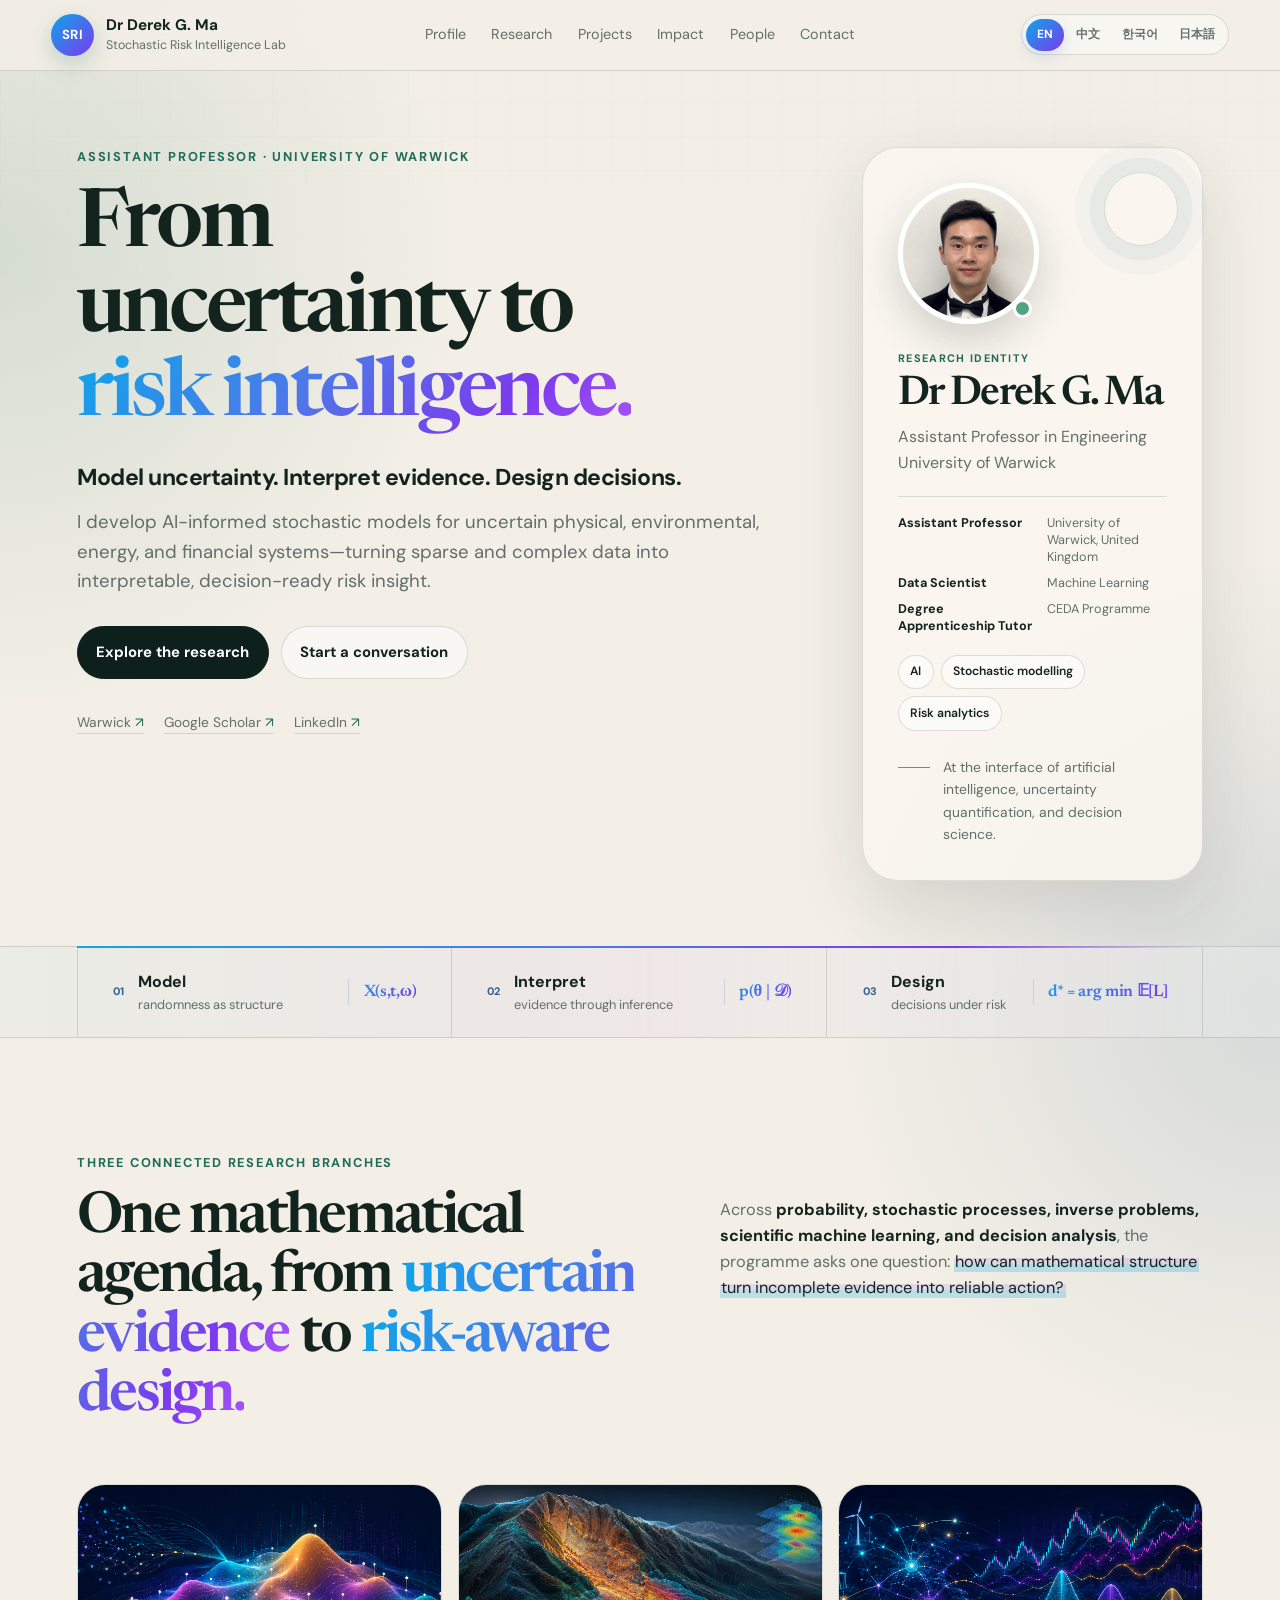
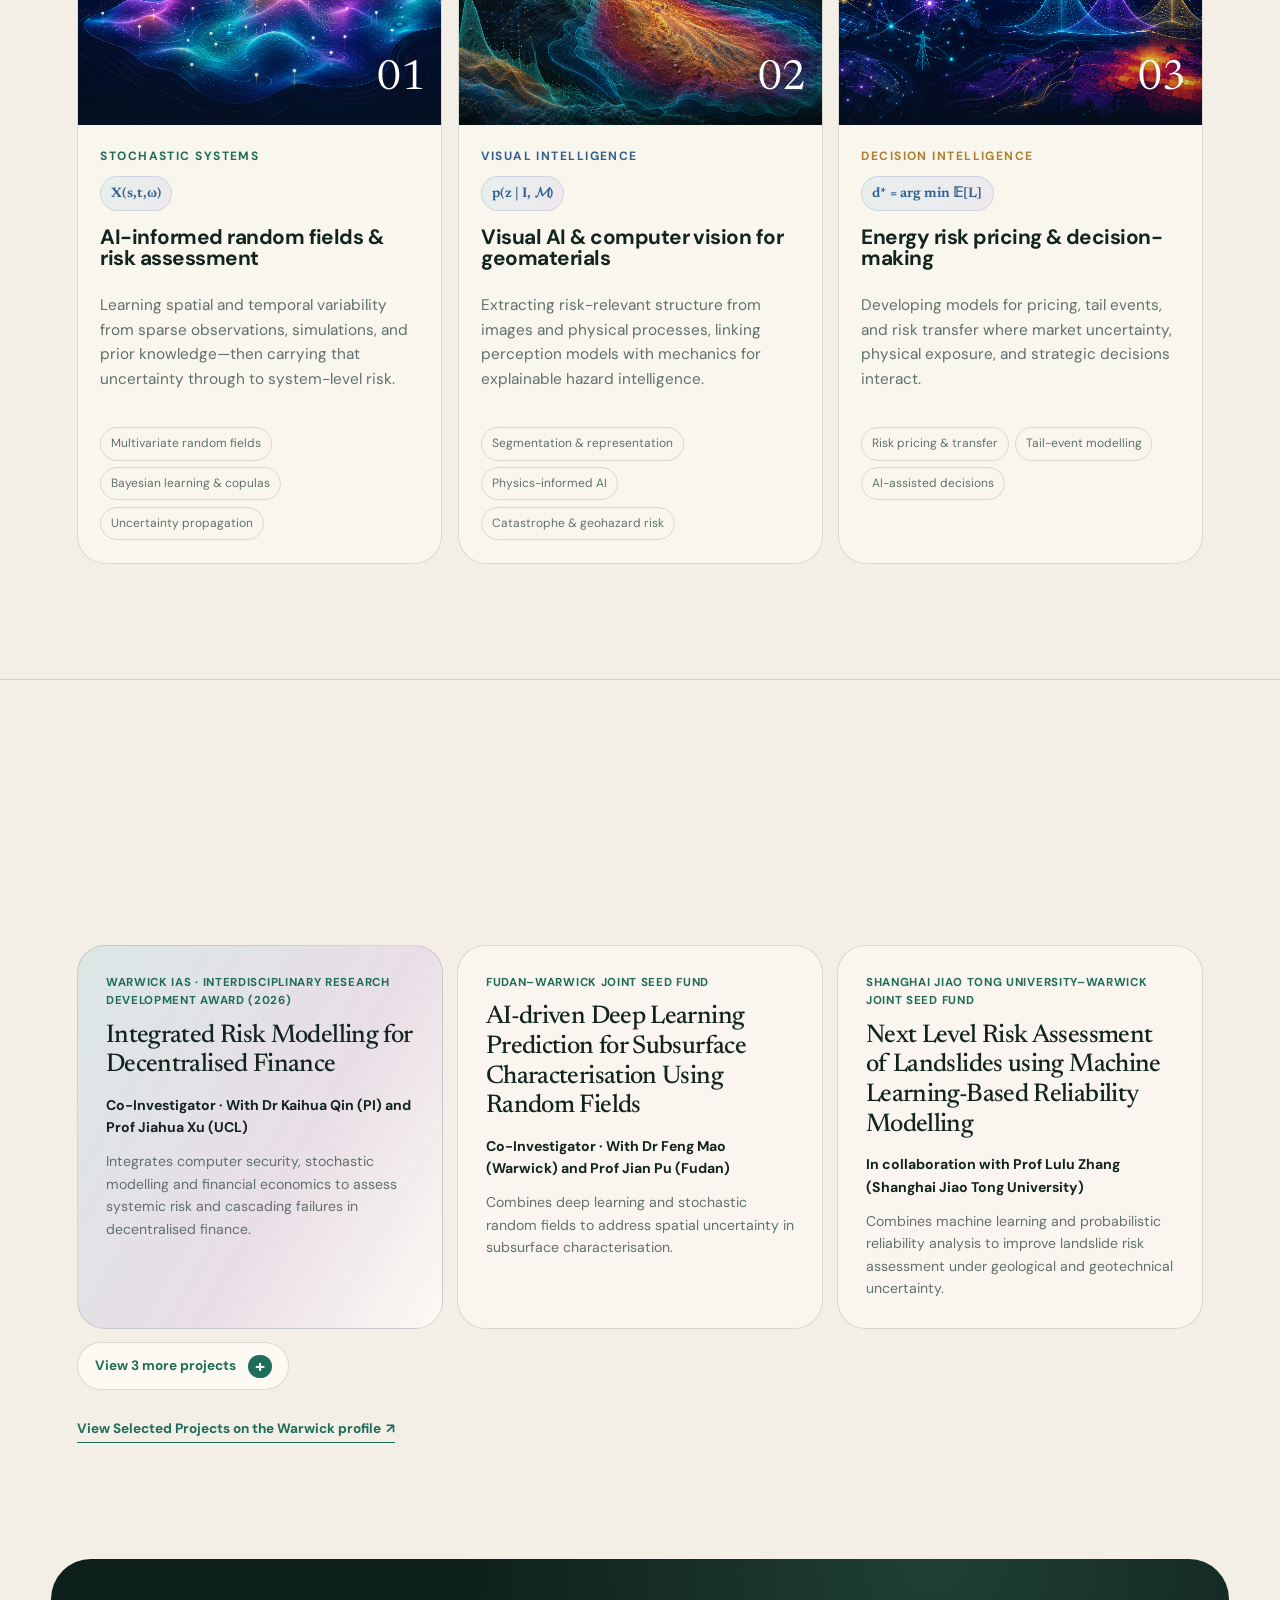
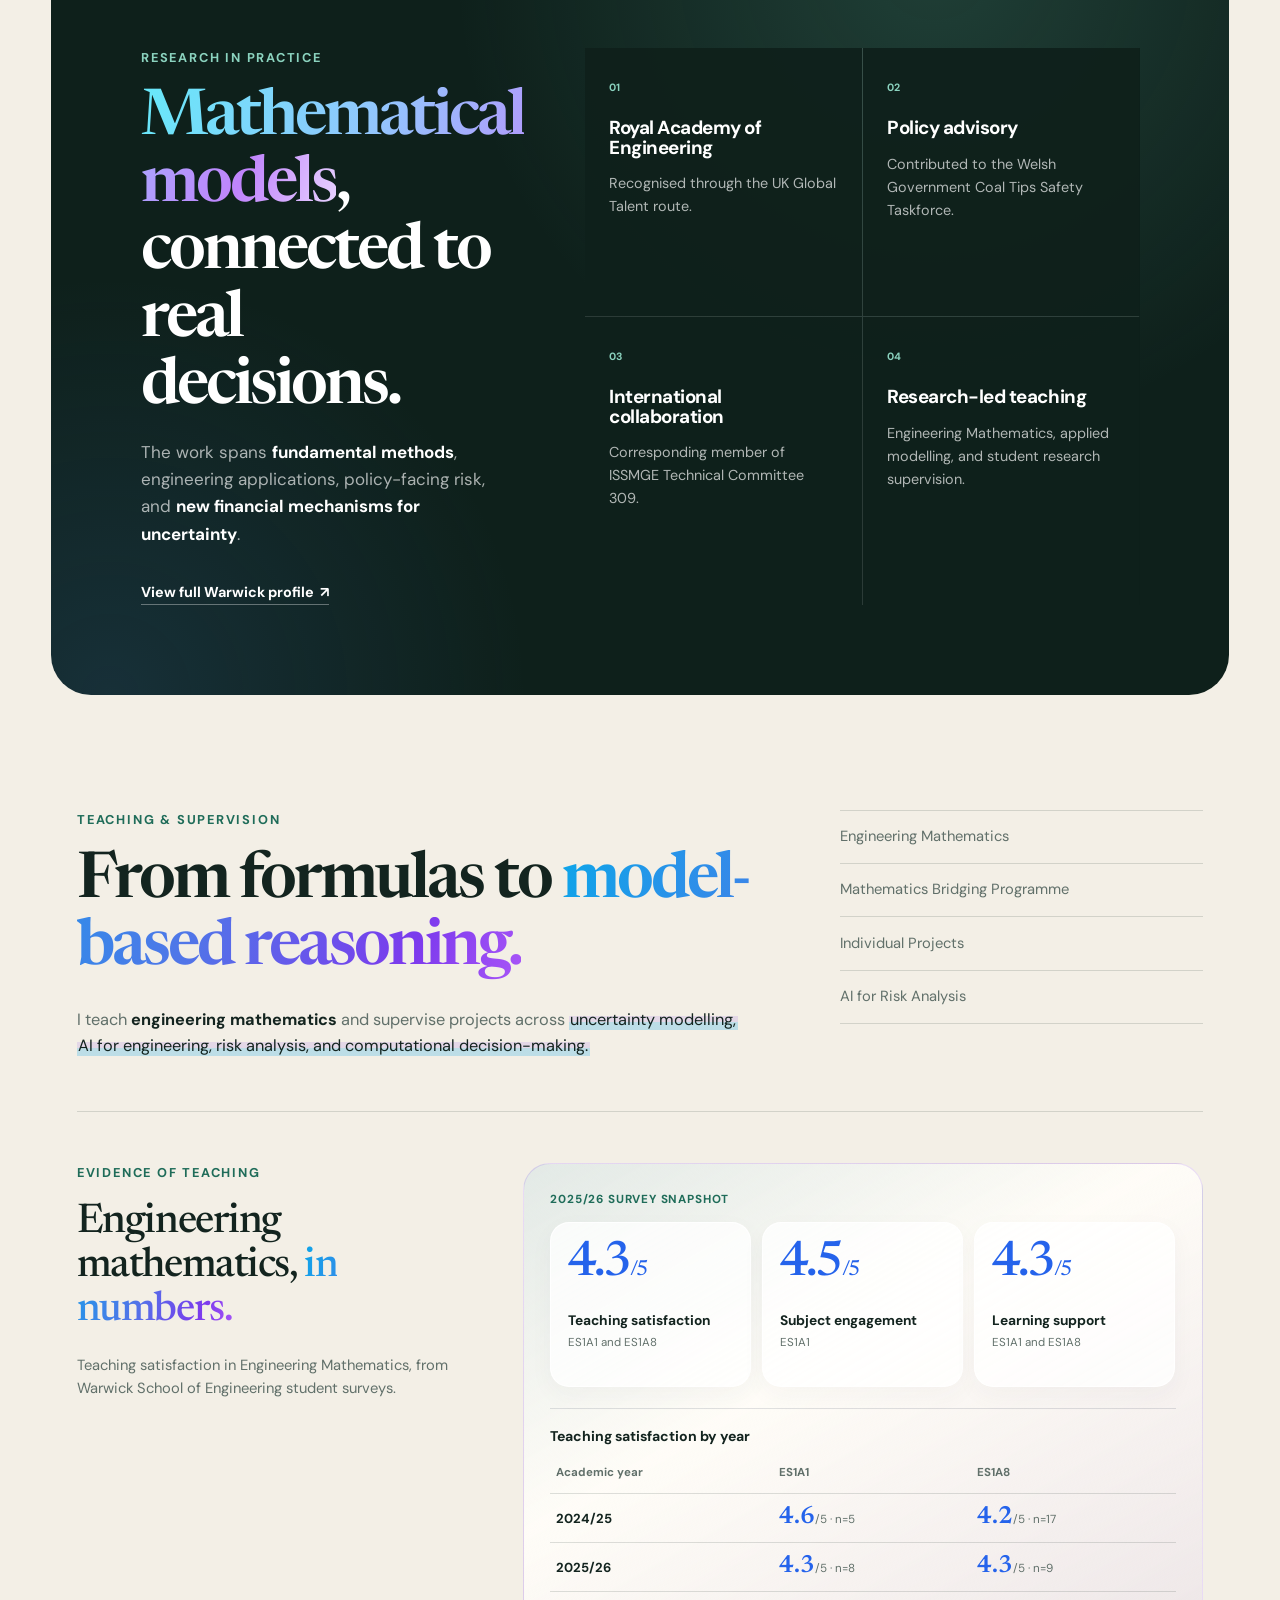
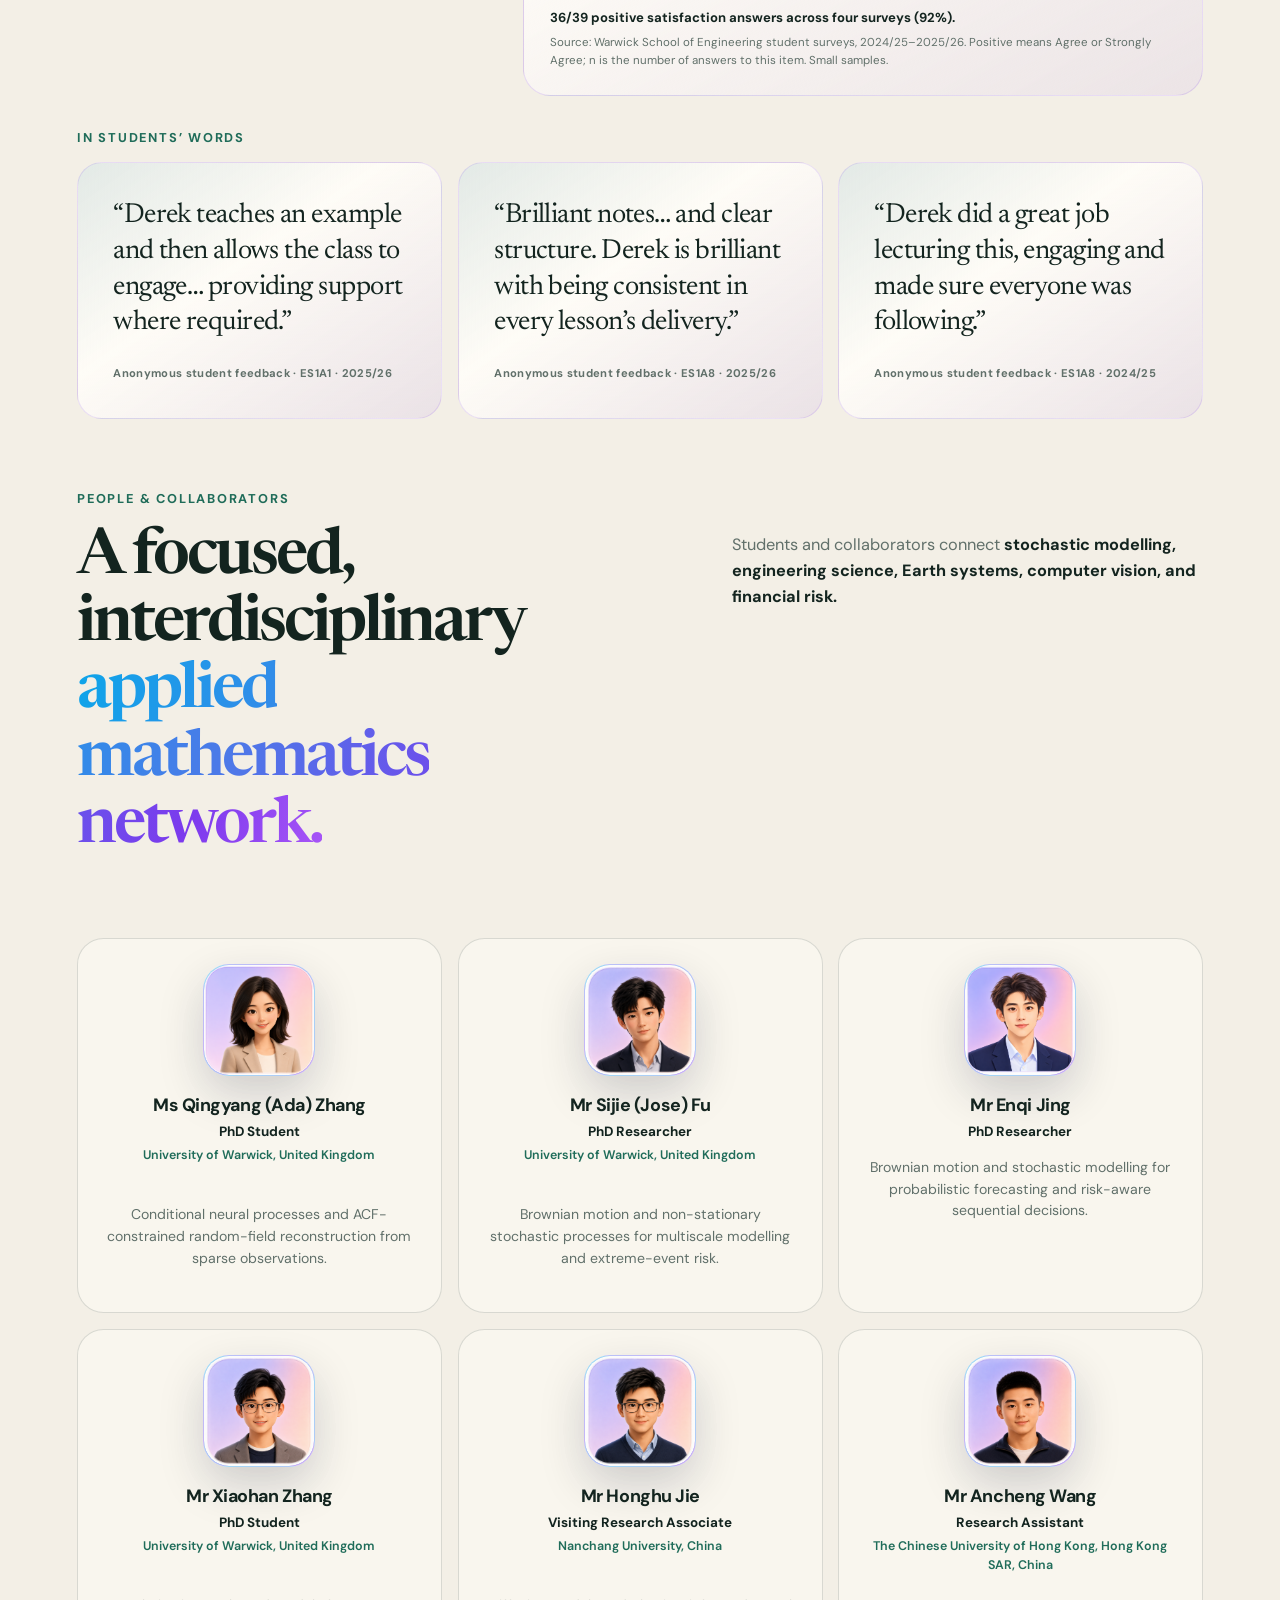
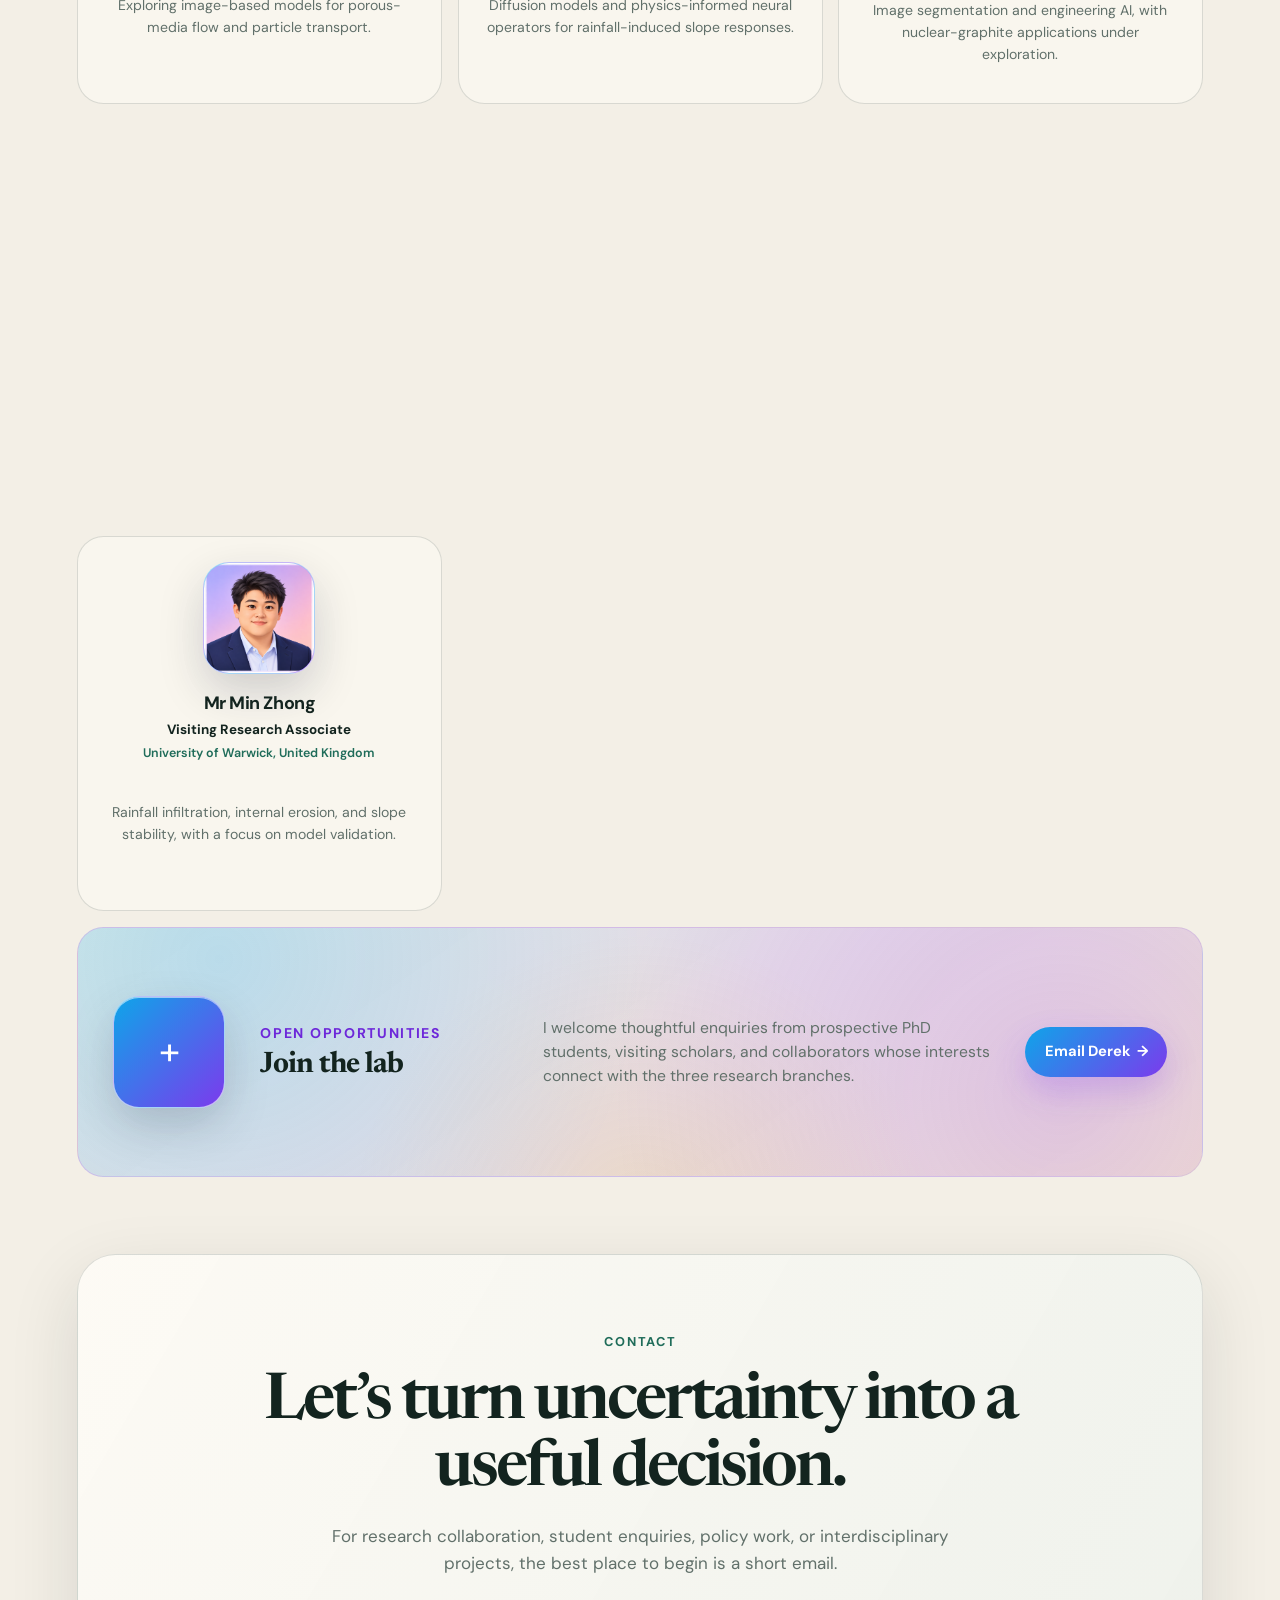
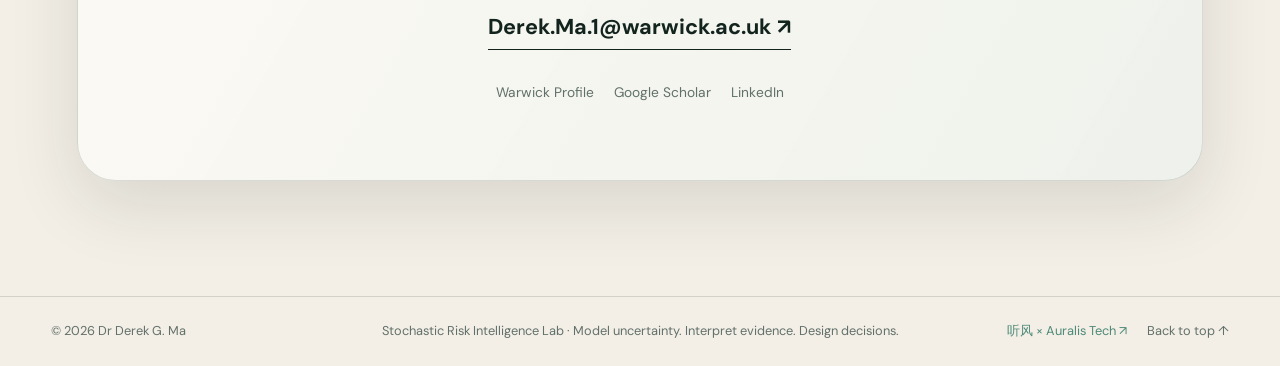
==== index.html @ 4249a89b "Version site assets to refresh responsive styles" ====
<!doctype html>
<html lang="en">
<head>
  <meta charset="utf-8">
  <meta name="viewport" content="width=device-width, initial-scale=1">
  <title>Dr Derek G. Ma | Stochastic Risk Intelligence Lab</title>
  <meta name="description" content="Dr Derek G. Ma develops AI-informed stochastic models for uncertain engineering, environmental, energy, and financial systems at the University of Warwick.">
  <meta name="theme-color" content="#f3efe6">
  <meta name="apple-mobile-web-app-title" content="SRI Lab">
  <link rel="icon" type="image/png" sizes="64x64" href="assets/sri-favicon.png">
  <link rel="apple-touch-icon" sizes="180x180" href="assets/apple-touch-icon.png">
  <link rel="image_src" href="https://derekma666.github.io/assets/sri-share-logo-v2.jpg">
  <meta property="og:type" content="website">
  <meta property="og:title" content="Dr Derek G. Ma | Stochastic Risk Intelligence Lab">
  <meta property="og:description" content="AI-informed modelling for uncertainty, hazards, energy, and financial decision-making.">
  <meta property="og:url" content="https://derekma666.github.io/">
  <meta property="og:image" content="https://derekma666.github.io/assets/sri-share-logo-v2.jpg">
  <meta property="og:image:secure_url" content="https://derekma666.github.io/assets/sri-share-logo-v2.jpg">
  <meta property="og:image:type" content="image/jpeg">
  <meta property="og:image:width" content="512">
  <meta property="og:image:height" content="512">
  <meta property="og:image:alt" content="SRI Lab purple circular logo">
  <meta name="twitter:card" content="summary_large_image">
  <meta name="twitter:title" content="Dr Derek G. Ma | Stochastic Risk Intelligence Lab">
  <meta name="twitter:description" content="AI-informed modelling for uncertainty, hazards, energy, and financial decision-making.">
  <meta name="twitter:image" content="https://derekma666.github.io/assets/sri-social-preview.png">
  <link rel="preconnect" href="https://fonts.googleapis.com">
  <link rel="preconnect" href="https://fonts.gstatic.com" crossorigin>
  <link href="https://fonts.googleapis.com/css2?family=DM+Sans:wght@400;500;600;700&amp;family=Newsreader:opsz,wght@6..72,500;6..72,600&amp;display=swap" rel="stylesheet">
  <link rel="stylesheet" href="styles.css?v=20261025-2">
</head>
<body>
  <a class="skip-link" href="#main" data-i18n="skipLink">Skip to content</a>

  <header class="site-header">
    <a class="brand" href="#top" aria-label="Dr Derek G. Ma — home">
      <span class="brand-mark" aria-hidden="true">SRI</span>
      <span class="brand-copy">
        <strong>Dr Derek G. Ma</strong>
        <small data-i18n="brandLab">Stochastic Risk Intelligence Lab</small>
      </span>
    </a>
    <nav class="nav" aria-label="Main navigation">
      <a href="#profile" data-i18n="navProfile">Profile</a>
      <a href="#research" data-i18n="navResearch">Research</a>
      <a href="#projects" data-i18n="navProjects">Projects</a>
      <a href="#impact" data-i18n="navImpact">Impact</a>
      <a href="#people" data-i18n="navPeople">People</a>
      <a href="#contact" data-i18n="navContact">Contact</a>
    </nav>
    <div class="language-switcher" id="languageSwitcher" role="group" aria-label="Language">
      <button type="button" data-lang="en" aria-pressed="true">EN</button>
      <button type="button" data-lang="zh" aria-pressed="false">中文</button>
      <button type="button" data-lang="ko" aria-pressed="false">한국어</button>
      <button type="button" data-lang="ja" aria-pressed="false">日本語</button>
    </div>
  </header>

  <main id="main">
    <section class="hero section-pad" id="top">
      <div class="hero-copy">
        <p class="eyebrow" data-i18n="heroEyebrow">Assistant Professor · University of Warwick</p>
        <h1>
          <span data-i18n="heroLine1">From</span><br>
          <span data-i18n="heroLine2">uncertainty to</span><br>
          <span class="gradient-text" data-i18n="heroLine3">risk intelligence.</span>
        </h1>
        <p class="hero-tagline" data-i18n="heroTagline">Model uncertainty. Interpret evidence. Design decisions.</p>
        <p class="hero-lede" data-i18n="heroLede">I develop AI-informed stochastic models for uncertain physical, environmental, energy, and financial systems—turning sparse and complex data into interpretable, decision-ready risk insight.</p>
        <div class="hero-actions">
          <a class="button primary" href="#research" data-i18n="exploreResearch">Explore the research</a>
          <a class="button secondary" href="#contact" data-i18n="startConversation">Start a conversation</a>
        </div>
        <div class="profile-links" aria-label="Academic and professional profiles">
          <a href="https://warwick.ac.uk/fac/sci/eng/people/derek_guotao_ma/" target="_blank" rel="noopener">Warwick <span>↗</span></a>
          <a href="https://scholar.google.com/citations?hl=en&amp;user=EMWStOgAAAAJ" target="_blank" rel="noopener">Google Scholar <span>↗</span></a>
          <a href="https://uk.linkedin.com/in/guotao-ma" target="_blank" rel="noopener">LinkedIn <span>↗</span></a>
        </div>
      </div>

      <aside class="profile-card" id="profile" aria-label="Profile summary">
        <div class="portrait-wrap">
          <img src="assets/derek-profile.jpeg" alt="Portrait of Dr Derek G. Ma">
          <span class="availability" aria-hidden="true"></span>
        </div>
        <p class="profile-kicker" data-i18n="profileKicker">Research identity</p>
        <h2 data-i18n="profileName">Dr Derek G. Ma</h2>
        <p class="profile-role" data-i18n="profileRole">Assistant Professor in Engineering<br>University of Warwick</p>
        <div class="credential-list" aria-label="Academic appointments">
          <p><strong data-i18n="credential1Title">Assistant Professor</strong><span data-i18n="credential1Affiliation">University of Warwick, United Kingdom</span></p>
          <p><strong data-i18n="credential3Title">Data Scientist</strong><span data-i18n="credential3Affiliation">Machine Learning</span></p>
          <p><strong data-i18n="credential4Title">Degree Apprenticeship Tutor</strong><span data-i18n="credential4Affiliation">CEDA Programme</span></p>
        </div>
        <div class="profile-tags" aria-label="Research specialisms">
          <span>AI</span><span data-i18n="tagStochastic">Stochastic modelling</span><span data-i18n="tagRisk">Risk analytics</span>
        </div>
        <div class="profile-note">
          <span class="note-rule" aria-hidden="true"></span>
          <p data-i18n="profileNote">At the interface of artificial intelligence, uncertainty quantification, and decision science.</p>
        </div>
      </aside>
    </section>

    <section class="signature-band" aria-label="Research philosophy">
      <p><span>01</span><strong data-i18n="signature1Title">Model</strong><small data-i18n="signature1Text">randomness as structure</small><em aria-hidden="true">X(s,t,ω)</em></p>
      <p><span>02</span><strong data-i18n="signature2Title">Interpret</strong><small data-i18n="signature2Text">evidence through inference</small><em aria-hidden="true">p(θ | 𝒟)</em></p>
      <p><span>03</span><strong data-i18n="signature3Title">Design</strong><small data-i18n="signature3Text">decisions under risk</small><em aria-hidden="true">d* = arg min 𝔼[L]</em></p>
    </section>

    <section id="research" class="section-pad research-section">
      <div class="section-intro">
        <p class="eyebrow" data-i18n="researchEyebrow">Three connected research branches</p>
        <h2 data-i18n="researchTitle">One mathematical agenda, from <span class="gradient-emphasis">uncertain evidence</span> to <span class="gradient-emphasis">risk-aware design.</span></h2>
        <p data-i18n="researchIntro">Across <strong class="copy-emphasis">probability, stochastic processes, inverse problems, scientific machine learning, and decision analysis</strong>, the programme asks one question: <span class="marker-highlight">how can mathematical structure turn incomplete evidence into reliable action?</span></p>
      </div>

      <div class="research-grid">
        <article class="research-card branch-one">
          <div class="research-visual">
            <img src="assets/random-field-ai.png" alt="AI-informed spatial random field visualisation">
            <span>01</span>
          </div>
          <div class="research-content">
            <p class="branch-label" data-i18n="branch1Label">Stochastic systems</p>
            <p class="math-notation" aria-hidden="true">X(s,t,ω)</p>
            <h3 data-i18n="branch1Title">AI-informed random fields &amp; risk assessment</h3>
            <p data-i18n="branch1Text">Learning spatial and temporal variability from sparse observations, simulations, and prior knowledge—then carrying that uncertainty through to system-level risk.</p>
            <ul>
              <li data-i18n="branch1Item1">Multivariate random fields</li>
              <li data-i18n="branch1Item2">Bayesian learning &amp; copulas</li>
              <li data-i18n="branch1Item3">Uncertainty propagation</li>
            </ul>
          </div>
        </article>

        <article class="research-card branch-two">
          <div class="research-visual">
            <img src="assets/catastrophe.png" alt="Visual AI and hazard intelligence visualisation">
            <span>02</span>
          </div>
          <div class="research-content">
            <p class="branch-label" data-i18n="branch2Label">Visual intelligence</p>
            <p class="math-notation" aria-hidden="true">p(z | I, 𝓜)</p>
            <h3 data-i18n="branch2Title">Visual AI &amp; computer vision for geomaterials</h3>
            <p data-i18n="branch2Text">Extracting risk-relevant structure from images and physical processes, linking perception models with mechanics for explainable hazard intelligence.</p>
            <ul>
              <li data-i18n="branch2Item1">Segmentation &amp; representation</li>
              <li data-i18n="branch2Item2">Physics-informed AI</li>
              <li data-i18n="branch2Item3">Catastrophe &amp; geohazard risk</li>
            </ul>
          </div>
        </article>

        <article class="research-card branch-three">
          <div class="research-visual">
            <img src="assets/energy-finance-risk.png" alt="Energy and financial risk visualisation">
            <span>03</span>
          </div>
          <div class="research-content">
            <p class="branch-label" data-i18n="branch3Label">Decision intelligence</p>
            <p class="math-notation" aria-hidden="true">d* = arg min 𝔼[L]</p>
            <h3 data-i18n="branch3Title">Energy risk pricing &amp; decision-making</h3>
            <p data-i18n="branch3Text">Developing models for pricing, tail events, and risk transfer where market uncertainty, physical exposure, and strategic decisions interact.</p>
            <ul>
              <li data-i18n="branch3Item1">Risk pricing &amp; transfer</li>
              <li data-i18n="branch3Item2">Tail-event modelling</li>
              <li data-i18n="branch3Item3">AI-assisted decisions</li>
            </ul>
          </div>
        </article>
      </div>

    </section>

    <section id="projects" class="section-pad projects-section" aria-labelledby="projects-title">
      <div class="section-intro compact">
        <p class="eyebrow" data-i18n="projectsEyebrow">Selected projects</p>
        <h2 id="projects-title" data-i18n="projectsTitle">Research across <span class="gradient-emphasis">disciplines and decisions.</span></h2>
        <p data-i18n="projectsIntro">A selection of research projects and contributions listed on my University of Warwick profile.</p>
      </div>
      <div class="projects-grid">
        <article id="ias-defi-project" class="project-card" aria-labelledby="ias-defi-title">
          <p class="project-fund" data-i18n="project1Fund">Warwick IAS · Interdisciplinary Research Development Award (2026)</p>
          <h3 id="ias-defi-title" lang="en">Integrated Risk Modelling for Decentralised Finance</h3>
          <p class="project-role" data-i18n="project1Role">Co-Investigator · With Dr Kaihua Qin (PI) and Prof Jiahua Xu (UCL)</p>
          <p data-i18n="project1Text">Integrates computer security, stochastic modelling and financial economics to assess systemic risk and cascading failures in decentralised finance.</p>
        </article>
        <article class="project-card">
          <p class="project-fund" data-i18n="project2Fund">Fudan–Warwick Joint Seed Fund</p>
          <h3 lang="en">AI-driven Deep Learning Prediction for Subsurface Characterisation Using Random Fields</h3>
          <p class="project-role" data-i18n="project2Role">Co-Investigator · With Dr Feng Mao (Warwick) and Prof Jian Pu (Fudan)</p>
          <p data-i18n="project2Text">Combines deep learning and stochastic random fields to address spatial uncertainty in subsurface characterisation.</p>
        </article>
        <article class="project-card">
          <p class="project-fund" data-i18n="project3Fund">Shanghai Jiao Tong University–Warwick Joint Seed Fund</p>
          <h3 lang="en">Next Level Risk Assessment of Landslides using Machine Learning-Based Reliability Modelling</h3>
          <p class="project-role" data-i18n="project3Role">In collaboration with Prof Lulu Zhang (Shanghai Jiao Tong University)</p>
          <p data-i18n="project3Text">Combines machine learning and probabilistic reliability analysis to improve landslide risk assessment under geological and geotechnical uncertainty.</p>
        </article>
      </div>
      <details class="projects-more">
        <summary><span class="when-closed" data-i18n="projectsMoreClosed">View 3 more projects</span><span class="when-open" data-i18n="projectsMoreOpen">Show fewer projects</span><span class="projects-toggle-icon" aria-hidden="true">+</span></summary>
        <div class="projects-grid">
          <article class="project-card">
            <p class="project-fund" data-i18n="project4Fund">European Commission Horizon 2020 · MSCA-RISE (2020–2026)</p>
            <h3 lang="en">RECYCLE — Removal and Mitigation of Pollution from the Use of Pesticides: Prevention, Recycling and Resource Management</h3>
            <p class="project-role" data-i18n="project4Role">Participating Researcher</p>
            <p data-i18n="project4Text">Contributed stochastic modelling, spatial heterogeneity and uncertainty quantification to interdisciplinary environmental and subsurface research.</p>
          </article>
          <article class="project-card">
            <p class="project-fund" data-i18n="project5Fund">Warwick IAS · Early Career Fellowship (2021–2022)</p>
            <h3 lang="en">Early Career Fellow in Interdisciplinary Research</h3>
            <p class="project-role" data-i18n="project5Role">Fellowship Holder</p>
            <p data-i18n="project5Text">Supported independent research development in computational geomechanics, stochastic modelling and uncertainty quantification for geohazard risk.</p>
          </article>
          <article class="project-card">
            <p class="project-fund" data-i18n="project6Fund">Welsh Government · Coal Tip Safety Taskforce (2022)</p>
            <h3 lang="en">Coal Tip Landslip Modelling and Risk Assessment</h3>
            <p class="project-role" data-i18n="project6Role">Researcher and Policy Advisor</p>
            <p data-i18n="project6Text">Applied computational geomechanics and landslide risk modelling to support coal tip safety assessment and policy in Wales.</p>
          </article>
        </div>
      </details>
      <a class="projects-source" href="https://warwick.ac.uk/fac/sci/eng/people/derek_guotao_ma/" target="_blank" rel="noopener"><span data-i18n="projectsSource">View Selected Projects on the Warwick profile</span> ↗</a>
    </section>

    <section id="impact" class="impact-panel">
      <div class="impact-copy">
        <p class="eyebrow light" data-i18n="impactEyebrow">Research in practice</p>
        <h2 data-i18n="impactTitle"><span class="gradient-emphasis on-dark">Mathematical models</span>, connected to real decisions.</h2>
        <p data-i18n="impactText">The work spans <strong class="light-emphasis">fundamental methods</strong>, engineering applications, policy-facing risk, and <strong class="light-emphasis">new financial mechanisms for uncertainty</strong>.</p>
        <a class="text-link" href="https://warwick.ac.uk/fac/sci/eng/people/derek_guotao_ma/" target="_blank" rel="noopener"><span data-i18n="viewFullProfile">View full Warwick profile</span> ↗</a>
      </div>
      <div class="impact-grid">
        <article><span>01</span><h3 data-i18n="impact1Title">Royal Academy of Engineering</h3><p data-i18n="impact1Text">Recognised through the UK Global Talent route.</p></article>
        <article><span>02</span><h3 data-i18n="impact2Title">Policy advisory</h3><p data-i18n="impact2Text">Contributed to the Welsh Government Coal Tips Safety Taskforce.</p></article>
        <article><span>03</span><h3 data-i18n="impact3Title">International collaboration</h3><p data-i18n="impact3Text">Corresponding member of ISSMGE Technical Committee 309.</p></article>
        <article><span>04</span><h3 data-i18n="impact4Title">Research-led teaching</h3><p data-i18n="impact4Text">Engineering Mathematics, applied modelling, and student research supervision.</p></article>
      </div>
    </section>

    <section id="teaching" class="section-pad teaching-section">
      <div class="section-intro compact">
        <p class="eyebrow" data-i18n="teachingEyebrow">Teaching &amp; supervision</p>
        <h2 data-i18n="teachingTitle">From formulas to <span class="gradient-emphasis">model-based reasoning.</span></h2>
        <p data-i18n="teachingText">I teach <strong class="copy-emphasis">engineering mathematics</strong> and supervise projects across <span class="marker-highlight">uncertainty modelling, AI for engineering, risk analysis, and computational decision-making.</span></p>
      </div>
      <div class="teaching-list" aria-label="Teaching areas">
        <span data-i18n="teachingArea1">Engineering Mathematics</span><span data-i18n="teachingArea2">Mathematics Bridging Programme</span><span data-i18n="teachingArea3">Individual Projects</span><span data-i18n="teachingArea4">AI for Risk Analysis</span>
      </div>

      <div class="teaching-evidence" aria-labelledby="teaching-evidence-title">
        <div class="evidence-heading">
          <p class="eyebrow" data-i18n="teachingEvidenceEyebrow">Evidence of teaching</p>
          <h3 id="teaching-evidence-title" data-i18n="teachingEvidenceTitle">Engineering mathematics, <span class="gradient-emphasis">in numbers.</span></h3>
          <p data-i18n="teachingEvidenceText">Teaching satisfaction in Engineering Mathematics, from Warwick School of Engineering student surveys.</p>
        </div>
        <div class="teaching-scores">
          <div class="evidence-metrics">
            <p class="evidence-period" data-i18n="teachingSnapshot">2025/26 survey snapshot</p>
            <article class="evidence-metric"><strong>4.3<span>/5</span></strong><h4 data-i18n="teachingMetric1Title">Teaching satisfaction</h4><p data-i18n="teachingMetric1Text">ES1A1 and ES1A8</p></article>
            <article class="evidence-metric"><strong>4.5<span>/5</span></strong><h4 data-i18n="teachingMetric2Title">Subject engagement</h4><p data-i18n="teachingMetric2Text">ES1A1</p></article>
            <article class="evidence-metric"><strong>4.3<span>/5</span></strong><h4 data-i18n="teachingMetric3Title">Learning support</h4><p data-i18n="teachingMetric3Text">ES1A1 and ES1A8</p></article>
          </div>
          <div class="survey-summary">
            <table class="survey-table">
              <caption data-i18n="teachingTableCaption">Teaching satisfaction by year</caption>
              <thead><tr><th scope="col" data-i18n="teachingYear">Academic year</th><th scope="col">ES1A1</th><th scope="col">ES1A8</th></tr></thead>
              <tbody>
                <tr><th scope="row">2024/25</th><td><strong>4.6</strong><span>/5 · n=5</span></td><td><strong>4.2</strong><span>/5 · n=17</span></td></tr>
                <tr><th scope="row">2025/26</th><td><strong>4.3</strong><span>/5 · n=8</span></td><td><strong>4.3</strong><span>/5 · n=9</span></td></tr>
              </tbody>
            </table>
            <p class="survey-positive" data-i18n="teachingPositive">36/39 positive satisfaction answers across four surveys (92%).</p>
            <p class="survey-source" data-i18n="teachingSurveySource">Source: Warwick School of Engineering student surveys, 2024/25–2025/26. Positive means Agree or Strongly Agree; n is the number of answers to this item. Small samples.</p>
          </div>
        </div>
        <div class="student-voices">
          <p class="eyebrow" data-i18n="teachingVoices">In students’ words</p>
          <div class="student-voices-grid">
            <figure class="student-quote"><blockquote data-i18n="teachingQuote1">“Derek teaches an example and then allows the class to engage… providing support where required.”</blockquote><figcaption data-i18n="teachingQuote1Source">Anonymous student feedback · ES1A1 · 2025/26</figcaption></figure>
            <figure class="student-quote"><blockquote data-i18n="teachingQuote2">“Brilliant notes… and clear structure. Derek is brilliant with being consistent in every lesson’s delivery.”</blockquote><figcaption data-i18n="teachingQuote2Source">Anonymous student feedback · ES1A8 · 2025/26</figcaption></figure>
            <figure class="student-quote"><blockquote data-i18n="teachingQuote3">“Derek did a great job lecturing this, engaging and made sure everyone was following.”</blockquote><figcaption data-i18n="teachingQuote3Source">Anonymous student feedback · ES1A8 · 2024/25</figcaption></figure>
          </div>
        </div>
      </div>
    </section>

    <section id="people" class="section-pad people-section">
      <div class="section-intro compact">
        <p class="eyebrow" data-i18n="peopleEyebrow">People &amp; collaborators</p>
        <h2 data-i18n="peopleTitle">A focused, interdisciplinary <span class="gradient-emphasis">applied mathematics network.</span></h2>
        <p data-i18n="peopleText">Students and collaborators connect <strong class="copy-emphasis">stochastic modelling, engineering science, Earth systems, computer vision, and financial risk.</strong></p>
      </div>

      <div class="people-grid">
        <article class="person-card"><img src="assets/qingyang-zhang-avatar.png" alt="Ms Qingyang Ada Zhang"><h3>Ms Qingyang (Ada) Zhang</h3><p class="person-title" data-i18n="person1Role">PhD Student</p><p class="person-affiliation" data-i18n="person1Affiliation">University of Warwick, United Kingdom</p><p data-i18n="person1Text">Conditional neural processes and ACF-constrained random-field reconstruction from sparse observations.</p></article>
        <article class="person-card"><img src="assets/sijie-fu-avatar.png" alt="Mr Sijie Jose Fu"><h3>Mr Sijie (Jose) Fu</h3><p class="person-title" data-i18n="person2Role">PhD Researcher</p><p class="person-affiliation" data-i18n="person2Affiliation">University of Warwick, United Kingdom</p><p data-i18n="person2Text">Brownian motion and non-stationary stochastic processes for multiscale modelling and extreme-event risk.</p></article>
        <article class="person-card"><img src="assets/enqi-jing-avatar-v2.png" alt="Illustrated avatar of Mr Enqi Jing"><h3>Mr Enqi Jing</h3><p class="person-title" data-i18n="person10Role">PhD Researcher</p><p data-i18n="person10Text">Brownian motion and stochastic modelling for probabilistic forecasting and risk-aware sequential decisions.</p></article>
        <article class="person-card"><img src="assets/xiao-han-avatar.png" alt="Mr Xiaohan Zhang"><h3>Mr Xiaohan Zhang</h3><p class="person-title" data-i18n="person3Role">PhD Student</p><p class="person-affiliation" data-i18n="person3Affiliation">University of Warwick, United Kingdom</p><p data-i18n="person3Text">Exploring image-based models for porous-media flow and particle transport.</p></article>
        <article class="person-card"><img src="assets/honghu-jie-avatar.png" alt="Mr Honghu Jie"><h3>Mr Honghu Jie</h3><p class="person-title" data-i18n="person4Role">Visiting Research Associate</p><p class="person-affiliation" data-i18n="person4Affiliation">Nanchang University, China</p><p data-i18n="person4Text">Diffusion models and physics-informed neural operators for rainfall-induced slope responses.</p></article>
        <article class="person-card"><img src="assets/ancheng-wang-avatar.png" alt="Mr Ancheng Wang"><h3>Mr Ancheng Wang</h3><p class="person-title" data-i18n="person5Role">Research Assistant</p><p class="person-affiliation" data-i18n="person5Affiliation">The Chinese University of Hong Kong, Hong Kong SAR, China</p><p data-i18n="person5Text">Image segmentation and engineering AI, with nuclear-graphite applications under exploration.</p></article>
        <article class="person-card"><img src="assets/xian-liu-avatar.png" alt="Dr Xian Liu"><h3>Dr Xian Liu</h3><p class="person-title" data-i18n="person6Role">Former Visiting Student · Marie Skłodowska-Curie Fellow</p><p class="person-affiliation" data-i18n="person6Affiliation">University of Liverpool, United Kingdom</p><p data-i18n="person6Text">GeoAI, stochastic modelling, and uncertainty-aware simulation for spatially variable ground conditions and data-informed geotechnical analysis.</p></article>
        <article class="person-card initials-card" aria-label="Dr Zixiang Shawn Wei"><div class="initials" aria-hidden="true">ZW</div><h3>Dr Zixiang (Shawn) Wei</h3><p class="person-title" data-i18n="person7Role">Applied AI Research Fellow</p><p class="person-affiliation" data-i18n="person7Affiliation">University of Warwick, United Kingdom</p><p data-i18n="person7Text">Machine learning, computer vision, and image analysis for engineering inspection, scientific imaging, and interpretable pattern recognition.</p></article>
        <article class="person-card"><img src="assets/kunpeng-lu-avatar.png" alt="Dr Kunpeng Lu"><h3>Dr Kunpeng Lu</h3><p class="person-title" data-i18n="person8Role">Associate Professor · Visiting Scholar &amp; Collaborator</p><p class="person-affiliation" data-i18n="person8Affiliation">Guizhou University, China</p><p data-i18n="person8Text">Backfill-material permeability and geotechnical experiments under uncertainty.</p></article>
        <article class="person-card"><img src="assets/min-zhong-avatar-v2.png" alt="Illustrated avatar of Mr Min Zhong"><h3 data-i18n="person9Name">Mr Min Zhong</h3><p class="person-title" data-i18n="person9Role">Visiting Research Associate</p><p class="person-affiliation" data-i18n="person9Affiliation">University of Warwick, United Kingdom</p><p data-i18n="person9Text">Rainfall infiltration, internal erosion, and slope stability, with a focus on model validation.</p></article>
        <article class="person-card join-card"><div class="initials join-symbol" aria-hidden="true">+</div><p class="branch-label" data-i18n="joinLabel">Open opportunities</p><h3 data-i18n="joinTitle">Join the lab</h3><p data-i18n="joinText">I welcome thoughtful enquiries from prospective PhD students, visiting scholars, and collaborators whose interests connect with the three research branches.</p><a class="join-button" href="mailto:Derek.Ma.1@warwick.ac.uk?subject=Research%20enquiry%20-%20Stochastic%20Risk%20Intelligence"><span data-i18n="emailDerek">Email Derek</span> →</a></article>
      </div>
    </section>

    <section id="contact" class="section-pad contact-section">
      <div class="contact-card">
        <p class="eyebrow" data-i18n="contactEyebrow">Contact</p>
        <h2 data-i18n="contactTitle">Let’s turn uncertainty into a useful decision.</h2>
        <p data-i18n="contactText">For research collaboration, student enquiries, policy work, or interdisciplinary projects, the best place to begin is a short email.</p>
        <a class="contact-email" href="mailto:Derek.Ma.1@warwick.ac.uk">Derek.Ma.1@warwick.ac.uk <span>↗</span></a>
        <div class="contact-profiles">
          <a href="https://warwick.ac.uk/fac/sci/eng/people/derek_guotao_ma/" target="_blank" rel="noopener">Warwick Profile</a><a href="https://scholar.google.com/citations?hl=en&amp;user=EMWStOgAAAAJ" target="_blank" rel="noopener">Google Scholar</a><a href="https://uk.linkedin.com/in/guotao-ma" target="_blank" rel="noopener">LinkedIn</a>
        </div>
      </div>
    </section>
  </main>

  <footer class="site-footer">
    <p>© <span id="year"></span> Dr Derek G. Ma</p>
    <p data-i18n="footerTagline">Stochastic Risk Intelligence Lab · Model uncertainty. Interpret evidence. Design decisions.</p>
    <div class="footer-actions">
      <a class="quant-entry" href="algorithmic-trading.html" data-i18n="tradingEntry" data-language-link>听风 × Auralis Tech ↗</a>
      <a href="#top" data-i18n="backToTop">Back to top ↑</a>
    </div>
  </footer>

  <script src="script.js?v=20261025-2"></script>
  <!-- Privacy-first, cookie-free traffic analytics -->
  <script type="module" src="https://static.cloudflareinsights.com/beacon.min.js" data-cf-beacon='{"token":"dd8bb9dc8ca24692b1eb5237329e5405"}'></script>
</body>
</html>
---- styles.css ----
:root {
  --paper: #f3efe6;
  --paper-light: #fbf8f1;
  --ink: #13241f;
  --muted: #61706a;
  --line: rgba(19, 36, 31, 0.14);
  --green: #1f6c59;
  --blue: #315f8f;
  --gold: #b17d2e;
  --dark: #0e201b;
  --white: #fffdf8;
  --shadow: 0 24px 70px rgba(22, 36, 31, 0.12);
  --radius: 1.75rem;
}

* { box-sizing: border-box; }

html { scroll-behavior: smooth; }

body {
  margin: 0;
  color: var(--ink);
  background:
    radial-gradient(circle at 0 3%, rgba(31, 108, 89, 0.14), transparent 29rem),
    radial-gradient(circle at 100% 12%, rgba(49, 95, 143, 0.15), transparent 28rem),
    var(--paper);
  font-family: "DM Sans", system-ui, -apple-system, BlinkMacSystemFont, "Segoe UI", sans-serif;
  font-size: 17px;
  line-height: 1.6;
}

body::before {
  position: fixed;
  inset: 0;
  z-index: -1;
  pointer-events: none;
  content: "";
  opacity: 0.3;
  background-image: linear-gradient(rgba(19, 36, 31, 0.035) 1px, transparent 1px), linear-gradient(90deg, rgba(19, 36, 31, 0.035) 1px, transparent 1px);
  background-size: 34px 34px;
  mask-image: linear-gradient(to bottom, black, transparent 74%);
}

a { color: inherit; text-decoration: none; }
img { max-width: 100%; }

.skip-link {
  position: fixed;
  left: 1rem;
  top: -5rem;
  z-index: 100;
  padding: 0.75rem 1rem;
  border-radius: 0.6rem;
  background: var(--dark);
  color: white;
}

.skip-link:focus { top: 1rem; }

.site-header {
  position: sticky;
  top: 0;
  z-index: 30;
  display: grid;
  grid-template-columns: 1fr auto 1fr;
  align-items: center;
  gap: 2rem;
  padding: 0.85rem clamp(1.1rem, 4vw, 4.2rem);
  border-bottom: 1px solid var(--line);
  background: rgba(243, 239, 230, 0.84);
  backdrop-filter: blur(18px);
}

.brand {
  display: inline-flex;
  align-items: center;
  gap: 0.75rem;
  justify-self: start;
}

.brand-mark {
  display: grid;
  place-items: center;
  width: 2.65rem;
  height: 2.65rem;
  border-radius: 50%;
  color: white;
  background: linear-gradient(135deg, #0ea5e9, #7c3aed);
  font-size: 0.82rem;
  font-weight: 700;
  letter-spacing: 0.02em;
  box-shadow: 0 8px 22px rgba(31, 108, 89, 0.23);
}

.brand-copy { display: flex; flex-direction: column; line-height: 1.15; }
.brand-copy strong { font-size: 0.96rem; }
.brand-copy small { margin-top: 0.2rem; color: var(--muted); font-size: 0.78rem; }

.nav { display: flex; gap: clamp(0.9rem, 2vw, 1.7rem); font-size: 0.9rem; color: var(--muted); }
.nav a { position: relative; }
.nav a::after { position: absolute; right: 0; bottom: -0.35rem; left: 0; height: 1px; content: ""; background: var(--ink); transform: scaleX(0); transition: transform 180ms ease; }
.nav a:hover::after, .nav a:focus-visible::after { transform: scaleX(1); }

.language-switcher {
  display: inline-flex;
  justify-self: end;
  gap: 0.18rem;
  padding: 0.22rem;
  border: 1px solid var(--line);
  border-radius: 999px;
  background: rgba(255, 255, 255, 0.42);
}

.language-switcher button {
  justify-self: end;
  min-width: 2.4rem;
  padding: 0.42rem 0.58rem;
  border: 0;
  border-radius: 999px;
  color: var(--muted);
  background: transparent;
  font: inherit;
  font-size: 0.74rem;
  font-weight: 700;
  cursor: pointer;
  transition: color 160ms ease, background 160ms ease, box-shadow 160ms ease;
}

.language-switcher button:hover { color: var(--ink); }
.language-switcher button[aria-pressed="true"] { color: white; background: linear-gradient(135deg, #0ea5e9, #7c3aed); box-shadow: 0 5px 14px rgba(79, 119, 232, 0.2); }

.section-pad { padding: clamp(4.8rem, 9vw, 8.5rem) clamp(1.2rem, 6vw, 7.5rem); }

.hero {
  display: grid;
  grid-template-columns: minmax(0, 1.35fr) minmax(340px, 0.65fr);
  gap: clamp(2.2rem, 6vw, 6.5rem);
  align-items: start;
  min-height: auto;
  padding-top: clamp(3.8rem, 6vw, 5.8rem);
  padding-bottom: clamp(3.2rem, 5vw, 4.8rem);
  overflow: hidden;
}

.eyebrow {
  margin: 0 0 1.1rem;
  color: var(--green);
  font-size: 0.8rem;
  font-weight: 700;
  letter-spacing: 0.14em;
  text-transform: uppercase;
}

.eyebrow.light { color: #8bd3bf; }

h1, h2, h3 { margin: 0; line-height: 1.05; }
h1, h2 { font-family: Newsreader, Georgia, serif; font-weight: 600; letter-spacing: -0.047em; }
h1 { max-width: 980px; font-size: clamp(3.8rem, 6.3vw, 6.5rem); }
h2 { font-size: clamp(2.5rem, 5vw, 5rem); }
h3 { font-size: 1.18rem; letter-spacing: -0.025em; }

.gradient-text {
  display: inline-block;
  color: transparent;
  background: linear-gradient(135deg, #0ea5e9 0%, #4f77e8 42%, #7c3aed 76%, #a855f7 100%);
  background-clip: text;
  -webkit-background-clip: text;
}

.hero-tagline {
  margin: 1.2rem 0 0;
  color: var(--ink);
  font-size: clamp(1.15rem, 1.8vw, 1.45rem);
  font-weight: 700;
  letter-spacing: -0.02em;
}

.hero-lede { max-width: 760px; margin: 0.8rem 0 0; color: var(--muted); font-size: clamp(1.08rem, 1.45vw, 1.22rem); }
.hero-actions { display: flex; flex-wrap: wrap; gap: 0.75rem; margin-top: 1.8rem; }

.button {
  display: inline-flex;
  align-items: center;
  justify-content: center;
  padding: 0.86rem 1.15rem;
  border: 1px solid var(--line);
  border-radius: 999px;
  font-size: 0.93rem;
  font-weight: 700;
  transition: transform 160ms ease, box-shadow 160ms ease, background 160ms ease;
}

.button.primary { border-color: var(--dark); color: white; background: var(--dark); }
.button.secondary { background: rgba(255, 255, 255, 0.5); }
.button:hover { transform: translateY(-2px); box-shadow: 0 10px 24px rgba(22, 36, 31, 0.1); }

.profile-links { display: flex; flex-wrap: wrap; gap: 0.85rem 1.25rem; margin-top: 2rem; color: var(--muted); font-size: 0.86rem; }
.profile-links a { border-bottom: 1px solid var(--line); }
.profile-links span { color: var(--green); }

.profile-card {
  position: relative;
  padding: clamp(1.4rem, 3vw, 2.2rem);
  border: 1px solid rgba(19, 36, 31, 0.12);
  border-radius: 2.25rem;
  background: rgba(251, 248, 241, 0.78);
  box-shadow: var(--shadow);
}

.profile-card::before {
  position: absolute;
  top: 1.5rem;
  right: 1.5rem;
  width: 4.5rem;
  height: 4.5rem;
  border: 1px solid rgba(31, 108, 89, 0.18);
  border-radius: 50%;
  content: "";
  box-shadow: 0 0 0 0.9rem rgba(31, 108, 89, 0.05), 0 0 0 1.8rem rgba(49, 95, 143, 0.03);
}

.portrait-wrap { position: relative; width: 8.8rem; margin-bottom: 1.6rem; }
.portrait-wrap img { display: block; width: 8.8rem; height: 8.8rem; object-fit: cover; object-position: center 6%; border: 5px solid white; border-radius: 50%; box-shadow: 0 16px 40px rgba(22, 36, 31, 0.18); }
.availability { position: absolute; right: 0.45rem; bottom: 0.35rem; width: 1.2rem; height: 1.2rem; border: 3px solid white; border-radius: 50%; background: #51a47f; }
.profile-kicker { margin: 0 0 0.35rem; color: var(--green); font-size: 0.68rem; font-weight: 700; letter-spacing: 0.12em; text-transform: uppercase; }
.profile-card h2 { font-size: clamp(2rem, 3.2vw, 3rem); }
.profile-role { margin: 0.55rem 0 0; color: var(--muted); font-size: 1rem; }
.credential-list { display: grid; gap: 0.55rem; margin-top: 1.25rem; padding-top: 1.1rem; border-top: 1px solid var(--line); }
.credential-list p { display: grid; grid-template-columns: minmax(8.5rem, 0.9fr) 1.1fr; gap: 0.8rem; margin: 0; font-size: 0.79rem; line-height: 1.35; }
.credential-list strong { color: var(--ink); }
.credential-list span { color: var(--muted); }
.profile-tags { display: flex; flex-wrap: wrap; gap: 0.45rem; margin-top: 1.3rem; }
.profile-tags span { padding: 0.4rem 0.7rem; border: 1px solid var(--line); border-radius: 999px; background: rgba(255, 255, 255, 0.55); font-size: 0.76rem; font-weight: 600; }
.profile-note { display: grid; grid-template-columns: 2rem 1fr; gap: 0.8rem; align-items: start; margin-top: 1.6rem; color: var(--muted); font-size: 0.87rem; }
.profile-note p { margin: 0; }
.note-rule { height: 1px; margin-top: 0.7rem; background: var(--gold); }

.signature-band {
  position: relative;
  display: grid;
  grid-template-columns: repeat(3, 1fr);
  padding: 0 clamp(1.2rem, 6vw, 7.5rem);
  border-block: 1px solid var(--line);
  background: linear-gradient(90deg, rgba(14, 165, 233, 0.035), rgba(124, 58, 237, 0.04), rgba(255, 255, 255, 0.22));
}

.signature-band::before { position: absolute; top: -1px; right: clamp(1.2rem, 6vw, 7.5rem); left: clamp(1.2rem, 6vw, 7.5rem); height: 2px; content: ""; background: linear-gradient(90deg, #0ea5e9, #4f77e8 45%, #7c3aed 78%, transparent); }
.signature-band p { display: grid; grid-template-columns: auto 1fr auto; grid-template-rows: auto auto; gap: 0.05rem 0.85rem; align-items: center; margin: 0; padding: 1.35rem clamp(0.8rem, 3vw, 2.2rem); border-right: 1px solid var(--line); }
.signature-band p:first-child { border-left: 1px solid var(--line); }
.signature-band span { grid-row: 1 / 3; color: var(--blue); font-size: 0.68rem; font-weight: 700; }
.signature-band strong { font-size: 1rem; }
.signature-band small { color: var(--muted); font-size: 0.8rem; }
.signature-band em { grid-column: 3; grid-row: 1 / 3; padding-left: 0.9rem; border-left: 1px solid rgba(49, 95, 143, 0.16); color: transparent; background: linear-gradient(135deg, #0ea5e9, #7c3aed); background-clip: text; -webkit-background-clip: text; font-family: Newsreader, Georgia, serif; font-size: clamp(0.9rem, 1.3vw, 1.18rem); font-style: normal; font-weight: 600; letter-spacing: -0.02em; white-space: nowrap; }

.section-intro { display: grid; grid-template-columns: minmax(240px, 0.7fr) minmax(320px, 1.2fr); gap: 1.5rem clamp(2rem, 6vw, 6rem); align-items: start; margin-bottom: clamp(2.5rem, 6vw, 5rem); }
.section-intro .eyebrow { grid-column: 1 / -1; margin-bottom: -0.5rem; }
.section-intro > p:last-child { margin: 0.45rem 0 0; color: var(--muted); font-size: 1.02rem; line-height: 1.6; }
.section-intro.compact { max-width: 960px; }
.research-section .section-intro { grid-template-columns: minmax(420px, 1.08fr) minmax(380px, 0.92fr); column-gap: clamp(3rem, 6vw, 6.5rem); margin-bottom: clamp(2.5rem, 4.5vw, 4.5rem); }
.research-section .section-intro h2 { font-size: clamp(2.8rem, 4.5vw, 4.65rem); line-height: 1.03; }

.copy-emphasis { color: var(--ink); font-weight: 700; }
.gradient-emphasis { color: transparent; background: linear-gradient(110deg, #0ea5e9, #4f77e8 46%, #7c3aed 82%, #a855f7); background-clip: text; -webkit-background-clip: text; }
.gradient-emphasis.on-dark { background-image: linear-gradient(110deg, #67e8f9, #93c5fd 42%, #c084fc 82%, #e9d5ff); }
.marker-highlight { padding: 0 0.08em; color: var(--ink); background: linear-gradient(to top, rgba(14, 165, 233, 0.24) 0 38%, rgba(124, 58, 237, 0.13) 38% 68%, transparent 68%); box-decoration-break: clone; -webkit-box-decoration-break: clone; }
.light-emphasis { color: white; font-weight: 700; }

.research-grid { display: grid; grid-template-columns: repeat(3, minmax(0, 1fr)); gap: 1rem; }
.research-card { overflow: hidden; border: 1px solid var(--line); border-radius: var(--radius); background: rgba(251, 248, 241, 0.75); }
.research-visual { position: relative; overflow: hidden; height: 15rem; background: #102522; }
.research-visual::after { position: absolute; inset: 0; content: ""; pointer-events: none; background: linear-gradient(to top, rgba(14, 32, 27, 0.3), transparent 58%); }
.research-visual img { width: 100%; height: 100%; object-fit: cover; transition: transform 650ms cubic-bezier(0.22, 1, 0.36, 1), filter 650ms ease; }
.research-card:hover .research-visual img { transform: scale(1.035); filter: saturate(1.05); }
.research-visual span { position: absolute; right: 1rem; bottom: 0.8rem; z-index: 1; color: white; font-family: Newsreader, Georgia, serif; font-size: 2.6rem; }
.research-content { padding: 1.4rem; }
.branch-label { margin: 0 0 0.7rem; color: var(--green); font-size: 0.75rem; font-weight: 700; letter-spacing: 0.12em; text-transform: uppercase; }
.math-notation { display: inline-flex; margin: -0.1rem 0 0.9rem; padding: 0.34rem 0.62rem; border: 1px solid rgba(49, 95, 143, 0.16); border-radius: 999px; color: var(--blue); background: linear-gradient(135deg, rgba(14, 165, 233, 0.08), rgba(124, 58, 237, 0.08)); font-family: Newsreader, Georgia, serif; font-size: 0.86rem; font-weight: 600; letter-spacing: 0.01em; }
.research-content h3 { min-height: 2.5em; font-size: 1.3rem; }
.research-content > p:not(.branch-label):not(.math-notation) { min-height: 7.5em; color: var(--muted); font-size: 0.96rem; }
.research-content ul { display: flex; flex-wrap: wrap; gap: 0.4rem; margin: 1.2rem 0 0; padding: 0; list-style: none; }
.research-content li { padding: 0.38rem 0.6rem; border: 1px solid var(--line); border-radius: 999px; color: var(--muted); font-size: 0.75rem; }
.branch-two .branch-label { color: var(--blue); }
.branch-three .branch-label { color: var(--gold); }

.projects-section { padding-top: clamp(3rem, 6vw, 6rem); border-top: 1px solid var(--line); }
.projects-section .section-intro { max-width: none; grid-template-columns: minmax(0, 1.25fr) minmax(250px, 0.75fr); align-items: end; margin-bottom: clamp(1.5rem, 3vw, 2.5rem); }
.projects-section .section-intro h2 { font-size: clamp(2.8rem, 4.2vw, 4.5rem); }
.projects-grid { display: grid; grid-template-columns: repeat(3, minmax(0, 1fr)); gap: 0.85rem; }
.project-card { min-width: 0; padding: clamp(1.35rem, 2.2vw, 1.85rem); border: 1px solid var(--line); border-radius: var(--radius); background: rgba(251, 248, 241, 0.78); }
#ias-defi-project { background: linear-gradient(120deg, rgba(14, 165, 233, 0.1), rgba(124, 58, 237, 0.09) 58%, rgba(255, 253, 248, 0.76)); }
.project-card h3 { margin: 0.7rem 0 0.8rem; overflow-wrap: anywhere; font-family: Newsreader, Georgia, serif; font-size: clamp(1.4rem, 2vw, 1.8rem); font-weight: 500; line-height: 1.16; letter-spacing: -0.025em; }
.project-card p { margin: 0; color: var(--muted); font-size: 0.88rem; }
.project-card .project-fund { color: var(--green); font-size: 0.72rem; font-weight: 700; text-transform: uppercase; letter-spacing: 0.06em; }
.project-card .project-role { margin-bottom: 0.7rem; color: var(--ink); font-weight: 700; }
.projects-more { margin-top: 0.85rem; }
.projects-more summary { display: inline-flex; align-items: center; gap: 0.8rem; min-height: 3rem; padding: 0.7rem 1.05rem; border: 1px solid var(--line); border-radius: 999px; color: var(--green); background: rgba(255, 253, 248, 0.78); font-size: 0.85rem; font-weight: 700; cursor: pointer; list-style: none; }
.projects-more summary::-webkit-details-marker { display: none; }
.projects-more summary:hover, .projects-more summary:focus-visible { border-color: var(--green); background: var(--white); }
.projects-more summary:focus-visible { outline: 3px solid rgba(31, 108, 89, 0.25); outline-offset: 3px; }
.projects-more .when-open, .projects-more[open] .when-closed { display: none; }
.projects-more[open] .when-open { display: inline; }
.projects-toggle-icon { display: grid; place-items: center; width: 1.45rem; height: 1.45rem; border-radius: 50%; color: white; background: var(--green); font-size: 1.1rem; line-height: 1; transition: transform 180ms ease; }
.projects-more[open] .projects-toggle-icon { transform: rotate(45deg); }
.projects-more .projects-grid { margin-top: 0.85rem; }
.projects-source { display: inline-flex; gap: 0.35rem; margin-top: 1.7rem; padding-bottom: 0.2rem; border-bottom: 1px solid var(--green); color: var(--green); font-size: 0.85rem; font-weight: 700; }
#top, #profile, #research, #projects, #impact, #people, #contact, #ias-defi-project { scroll-margin-top: 6rem; }

.impact-panel {
  display: grid;
  grid-template-columns: minmax(280px, 0.78fr) minmax(0, 1.22fr);
  gap: clamp(2.5rem, 7vw, 7rem);
  margin: 0 clamp(1rem, 4vw, 4rem);
  padding: clamp(3rem, 7vw, 6.5rem);
  border-radius: 2.5rem;
  color: white;
  background: radial-gradient(circle at 75% 0, rgba(91, 166, 146, 0.23), transparent 30rem), radial-gradient(circle at 5% 100%, rgba(49, 95, 143, 0.25), transparent 26rem), var(--dark);
}

.impact-copy h2 { max-width: 580px; }
.impact-copy > p:not(.eyebrow) { max-width: 540px; color: rgba(255, 255, 255, 0.65); }
.text-link { display: inline-flex; gap: 0.35rem; margin-top: 1rem; border-bottom: 1px solid rgba(255, 255, 255, 0.35); font-size: 0.9rem; font-weight: 700; }
.impact-grid { display: grid; grid-template-columns: repeat(2, minmax(0, 1fr)); gap: 1px; background: rgba(255, 255, 255, 0.12); }
.impact-grid article { position: relative; min-height: 195px; padding: 1.5rem; background: rgba(14, 32, 27, 0.96); }
.impact-grid span { color: #8bd3bf; font-size: 0.66rem; font-weight: 700; }
.impact-grid h3 { margin-top: 1.2rem; }
.impact-grid p { margin-bottom: 0; color: rgba(255, 255, 255, 0.68); font-size: 0.9rem; }
.teaching-section { display: grid; grid-template-columns: 1.3fr 0.7fr; column-gap: clamp(2rem, 7vw, 7rem); row-gap: clamp(2rem, 4vw, 4rem); align-items: start; padding-bottom: clamp(1.8rem, 3vw, 3rem); }
.teaching-section .section-intro { display: block; margin: 0; }
.teaching-section .section-intro .eyebrow { margin-bottom: 1.15rem; }
.teaching-section .section-intro h2 { max-width: 740px; }
.teaching-section .section-intro > p:last-child { max-width: 680px; margin-top: 1.5rem; }
.teaching-list { display: flex; flex-direction: column; border-top: 1px solid var(--line); }
.teaching-list span { padding: 0.9rem 0; border-bottom: 1px solid var(--line); color: var(--muted); font-size: 0.92rem; }
.teaching-evidence { grid-column: 1 / -1; display: grid; grid-template-columns: minmax(260px, 0.72fr) minmax(0, 1.28fr); column-gap: clamp(2rem, 5vw, 5rem); row-gap: 1.5rem; padding-top: clamp(2rem, 4vw, 3.5rem); border-top: 1px solid var(--line); }
.evidence-heading h3 { max-width: 520px; font-family: Newsreader, Georgia, serif; font-size: clamp(1.9rem, 3.2vw, 3.35rem); font-weight: 500; line-height: 1.08; letter-spacing: -0.035em; }
.evidence-heading > p:last-child { max-width: 500px; margin-top: 1.25rem; color: var(--muted); font-size: 0.92rem; }
.teaching-scores { min-width: 0; padding: clamp(1rem, 2.4vw, 1.65rem); border: 1px solid rgba(124, 58, 237, 0.16); border-radius: 1.7rem; background: linear-gradient(150deg, rgba(14, 165, 233, 0.07), rgba(255, 253, 248, 0.94) 40%, rgba(124, 58, 237, 0.06)); }
.evidence-metrics { display: grid; grid-template-columns: repeat(3, minmax(0, 1fr)); gap: 0.65rem; }
.evidence-period { grid-column: 1 / -1; margin: 0 0 0.15rem; color: var(--green); font-size: 0.73rem; font-weight: 700; letter-spacing: 0.07em; text-transform: uppercase; }
.evidence-metric { min-width: 0; min-height: 165px; padding: 1.05rem; border: 1px solid rgba(255, 255, 255, 0.9); border-radius: 1.2rem; background: rgba(255, 255, 255, 0.76); box-shadow: 0 8px 24px rgba(39, 55, 83, 0.04); }
.evidence-metric strong { display: block; margin-bottom: 1.5rem; color: #2563eb; font-family: Newsreader, Georgia, serif; font-size: clamp(2.5rem, 3.8vw, 3.9rem); font-weight: 500; line-height: 1; letter-spacing: -0.05em; }
.evidence-metric strong span { font-size: 0.45em; }
.evidence-metric h4 { margin: 0 0 0.25rem; font-size: 0.86rem; line-height: 1.25; }
.evidence-metric p { margin: 0; color: var(--muted); font-size: 0.72rem; }
.survey-summary { margin-top: 1.3rem; padding-top: 1.05rem; border-top: 1px solid rgba(39, 55, 83, 0.14); }
.survey-table { width: 100%; border-collapse: collapse; text-align: left; font-variant-numeric: tabular-nums; }
.survey-table caption { margin-bottom: 0.35rem; color: var(--ink); font-size: 0.88rem; font-weight: 700; text-align: left; }
.survey-table th, .survey-table td { padding: 0.65rem 0.35rem; border-bottom: 1px solid var(--line); vertical-align: baseline; }
.survey-table thead th { color: var(--muted); font-size: 0.72rem; font-weight: 700; }
.survey-table tbody th { white-space: nowrap; font-size: 0.82rem; font-weight: 700; }
.survey-table td strong { color: #2563eb; font-family: Newsreader, Georgia, serif; font-size: 1.55rem; font-weight: 600; line-height: 1; }
.survey-table td span { white-space: nowrap; color: var(--muted); font-size: 0.73rem; }
.survey-positive { margin: 0.95rem 0 0; color: var(--ink); font-size: 0.82rem; font-weight: 700; }
.survey-source { margin: 0.4rem 0 0; color: var(--muted); font-size: 0.72rem; line-height: 1.5; }
.student-voices { grid-column: 1 / -1; margin-top: 0.5rem; }
.student-voices > .eyebrow { margin-bottom: 0.85rem; }
.student-voices-grid { display: grid; grid-template-columns: repeat(3, minmax(0, 1fr)); gap: 1rem; }
.student-quote { display: flex; flex-direction: column; justify-content: space-between; gap: 1.5rem; min-width: 0; margin: 0; padding: clamp(1.4rem, 3vw, 2.2rem); border: 1px solid rgba(124, 58, 237, 0.14); border-radius: 1.55rem; background: linear-gradient(145deg, rgba(14, 165, 233, 0.07), rgba(255, 253, 248, 0.9) 42%, rgba(124, 58, 237, 0.07)); }
.student-quote blockquote { margin: 0; font-family: Newsreader, Georgia, serif; font-size: clamp(1.2rem, 2.15vw, 1.8rem); line-height: 1.3; letter-spacing: -0.02em; }
.student-quote figcaption { color: var(--muted); font-size: 0.7rem; font-weight: 700; letter-spacing: 0.03em; }

.people-section { padding-top: clamp(1.25rem, 2.4vw, 2rem); padding-bottom: clamp(2.5rem, 4vw, 4rem); }
.people-section .section-intro { grid-template-columns: minmax(420px, 1.08fr) minmax(380px, 0.92fr); max-width: none; column-gap: clamp(4rem, 8vw, 9rem); }
.people-grid { display: grid; grid-template-columns: repeat(3, minmax(0, 1fr)); gap: 1rem; }
.person-card { position: relative; display: flex; flex-direction: column; align-items: center; min-height: 375px; padding: 1.55rem; overflow: hidden; border: 1px solid var(--line); border-radius: 1.65rem; background: rgba(251, 248, 241, 0.72); text-align: center; }
.person-card img, .initials { display: grid; place-items: center; width: 112px; height: 112px; margin: 0 auto 1.25rem; object-fit: cover; object-position: center center; border: 1px solid rgba(255, 255, 255, 0.6); border-radius: 26px; color: white; background: linear-gradient(135deg, #0ea5e9, #7c3aed); box-shadow: 0 18px 45px rgba(15, 23, 42, 0.18), inset 0 1px 0 rgba(255, 255, 255, 0.55); font-family: Newsreader, Georgia, serif; font-size: 1.65rem; transition: transform 240ms ease, box-shadow 240ms ease; }
.person-card:hover img, .person-card:hover .initials { transform: translateY(-4px) scale(1.025); box-shadow: 0 23px 55px rgba(15, 23, 42, 0.22), inset 0 1px 0 rgba(255, 255, 255, 0.55); }
.person-card h3 { font-size: 1.12rem; }
.person-card p { margin-bottom: 0; color: var(--muted); font-size: 0.88rem; line-height: 1.55; }
.person-card .person-title { margin: 0.45rem 0 0; color: var(--ink); font-size: 0.84rem; font-weight: 700; }
.person-card .person-affiliation { min-height: 2.7em; margin: 0.18rem 0 0.7rem; color: var(--green); font-size: 0.78rem; font-weight: 600; }
.join-card { grid-column: 1 / -1; display: grid; grid-template-columns: 120px minmax(190px, 0.7fr) minmax(280px, 1.25fr) auto; grid-template-areas: "icon label text action" "icon title text action"; gap: 0.35rem 1.7rem; align-items: center; min-height: 250px; padding: 2.2rem; border-color: rgba(124, 58, 237, 0.2); background: linear-gradient(145deg, rgba(14, 165, 233, 0.12), rgba(124, 58, 237, 0.11) 54%, rgba(245, 158, 11, 0.1)); text-align: left; }
.join-card::before { position: absolute; inset: -35%; content: ""; background: radial-gradient(circle at 28% 28%, rgba(56, 189, 248, 0.2), transparent 30%), radial-gradient(circle at 72% 60%, rgba(168, 85, 247, 0.22), transparent 32%), radial-gradient(circle at 50% 90%, rgba(251, 191, 36, 0.14), transparent 28%); }
.join-card > * { position: relative; z-index: 1; }
.join-card .initials { grid-area: icon; margin: 0; color: white; background: linear-gradient(135deg, #0ea5e9, #7c3aed); font-family: inherit; font-size: 2.4rem; }
.join-card h3 { grid-area: title; align-self: start; font-family: Newsreader, Georgia, serif; font-size: 1.85rem; }
.join-card .branch-label { grid-area: label; align-self: end; color: #6d28d9; }
.join-card > p:not(.branch-label) { grid-area: text; margin: 0; font-size: 0.98rem; }
.join-button { grid-area: action; display: inline-flex; align-items: center; justify-content: center; gap: 0.4rem; min-height: 48px; padding: 0.8rem 1.2rem; border-radius: 999px; color: white; background: linear-gradient(135deg, #0ea5e9, #7c3aed); box-shadow: 0 14px 32px rgba(124, 58, 237, 0.24); font-size: 0.92rem; font-weight: 700; white-space: nowrap; }
.join-button:hover { transform: translateY(-2px); box-shadow: 0 18px 40px rgba(124, 58, 237, 0.3); }

.contact-section { padding-top: clamp(1rem, 2vw, 2rem); }
.contact-card { max-width: 1180px; margin: 0 auto; padding: clamp(2rem, 6vw, 5.2rem); border: 1px solid var(--line); border-radius: 2.4rem; background: linear-gradient(120deg, rgba(255, 253, 248, 0.78), rgba(237, 242, 237, 0.8)); box-shadow: var(--shadow); text-align: center; }
.contact-card h2 { max-width: 900px; margin-inline: auto; }
.contact-card > p:not(.eyebrow) { max-width: 680px; margin: 1.2rem auto 0; color: var(--muted); }
.contact-email { display: inline-flex; gap: 0.4rem; margin-top: 2rem; padding-bottom: 0.25rem; border-bottom: 1px solid var(--ink); font-size: clamp(1rem, 2vw, 1.35rem); font-weight: 700; }
.contact-profiles { display: flex; flex-wrap: wrap; justify-content: center; gap: 0.8rem 1.25rem; margin-top: 2rem; color: var(--muted); font-size: 0.86rem; }

.site-footer { display: grid; grid-template-columns: 1fr auto 1fr; align-items: center; gap: 1rem; padding: 1.5rem clamp(1.2rem, 4vw, 4rem); border-top: 1px solid var(--line); color: var(--muted); font-size: 0.8rem; }
.site-footer p { margin: 0; }
.site-footer a { justify-self: end; }
.footer-actions { display: flex; justify-self: end; align-items: center; flex-wrap: wrap; justify-content: flex-end; gap: 0.45rem 1.25rem; }
.site-footer .footer-actions a { justify-self: auto; white-space: nowrap; }
.quant-entry { color: var(--green); opacity: 0.78; text-decoration: underline; text-decoration-color: transparent; text-underline-offset: 0.25rem; transition: opacity 160ms ease, text-decoration-color 160ms ease; }
.quant-entry:hover, .quant-entry:focus-visible { opacity: 1; text-decoration-color: currentColor; }

.scroll-reveal { opacity: 0; filter: blur(8px); transform: translate3d(0, 42px, 0) scale(0.988); transition: opacity 900ms cubic-bezier(0.22, 1, 0.36, 1), transform 900ms cubic-bezier(0.22, 1, 0.36, 1), filter 800ms ease; transition-delay: var(--reveal-delay, 0ms); will-change: opacity, transform, filter; }
.scroll-reveal.is-visible { opacity: 1; filter: blur(0); transform: translate3d(0, 0, 0) scale(1); }

@media (max-width: 1180px) {
  .site-header { grid-template-columns: minmax(0, 1fr) auto; column-gap: 1rem; row-gap: 0.65rem; }
  .brand { grid-column: 1; grid-row: 1; }
  .language-switcher { grid-column: 2; grid-row: 1; }
  .nav { grid-column: 1 / -1; grid-row: 2; justify-content: space-between; gap: 0.5rem; padding-top: 0.55rem; border-top: 1px solid var(--line); font-size: 0.82rem; }
  #top, #profile, #research, #projects, #impact, #people, #contact, #ias-defi-project { scroll-margin-top: 9rem; }
}

@media (max-width: 1100px) {
  .site-footer { grid-template-columns: 1fr; text-align: center; }
  .footer-actions { justify-self: center; justify-content: center; }
}

@media (max-width: 1020px) {
  .hero { grid-template-columns: 1fr; min-height: auto; }
  .profile-card { max-width: 560px; }
  .research-grid { grid-template-columns: 1fr; }
  .research-section .section-intro { grid-template-columns: minmax(0, 1fr) minmax(280px, 0.85fr); column-gap: 2.5rem; }
  .research-card { display: grid; grid-template-columns: minmax(240px, 0.8fr) minmax(320px, 1.2fr); }
  .research-visual { height: 100%; min-height: 22rem; }
  .research-content > p:not(.branch-label) { min-height: auto; }
  .impact-panel { grid-template-columns: 1fr; }
  .teaching-evidence { grid-template-columns: 1fr; }
  .people-section .section-intro { grid-template-columns: minmax(0, 1.08fr) minmax(280px, 0.92fr); column-gap: 2.5rem; }
  .people-grid { grid-template-columns: repeat(2, minmax(0, 1fr)); }
}

@media (max-width: 900px) and (min-width: 721px) {
  .projects-grid { grid-template-columns: repeat(2, minmax(0, 1fr)); }
  .projects-grid .project-card:last-child { grid-column: 1 / -1; }
}

@media (max-width: 720px) {
  .site-header { padding: 0.7rem 1rem; }
  .brand-copy small { font-size: 0; }
  .brand-copy small::after { content: "SRI Lab"; font-size: 0.7rem; }
  .language-switcher { gap: 0.08rem; padding: 0.16rem; }
  .language-switcher button { min-width: 1.9rem; padding: 0.38rem 0.4rem; font-size: 0.66rem; }
  .nav { display: grid; grid-template-columns: repeat(3, minmax(0, 1fr)); gap: 0.2rem 0.35rem; padding-top: 0.45rem; text-align: center; font-size: 0.76rem; }
  .nav a { padding: 0.12rem 0; }
  #top, #profile, #research, #projects, #impact, #people, #contact, #ias-defi-project { scroll-margin-top: 10rem; }
  .section-pad { padding-inline: 1.1rem; }
  .hero { padding-top: 4.5rem; padding-bottom: 3rem; }
  h1 { font-size: clamp(3rem, 14vw, 4.3rem); }
  .gradient-text { display: inline; }
  .credential-list p { grid-template-columns: 1fr; gap: 0.1rem; }
  .signature-band { grid-template-columns: 1fr; padding-inline: 1rem; }
  .signature-band p, .signature-band p:first-child { border-right: 1px solid var(--line); border-bottom: 1px solid var(--line); border-left: 1px solid var(--line); }
  .signature-band p:last-child { border-bottom: 0; }
  .section-intro { display: block; }
  .section-intro h2 { margin-bottom: 1rem; }
  .section-intro .eyebrow { margin-bottom: 1rem; }
  .section-intro > p:last-child { margin-top: 1rem; }
  .projects-grid { grid-template-columns: 1fr; }
  .projects-section .section-intro { margin-bottom: 1.5rem; }
  .research-card { display: block; }
  .research-visual { height: 13rem; min-height: 0; }
  .impact-panel { margin-inline: 0.55rem; padding: 2rem 1.2rem; border-radius: 1.7rem; }
  .impact-grid { grid-template-columns: 1fr; }
  .teaching-section { grid-template-columns: 1fr; }
  .teaching-evidence { grid-template-columns: 1fr; }
  .evidence-metrics { gap: 0.4rem; }
  .evidence-metric { min-height: 145px; padding: 0.75rem 0.55rem; border-radius: 1rem; }
  .evidence-metric strong { margin-bottom: 1rem; font-size: 2rem; }
  .evidence-metric h4 { font-size: 0.7rem; }
  .evidence-metric p { font-size: 0.62rem; }
  .survey-summary { margin-top: 1.1rem; }
  .survey-table th, .survey-table td { padding: 0.7rem 0.15rem; }
  .survey-table td strong { font-size: 1.35rem; }
  .survey-table td span { font-size: 0.65rem; }
  .student-voices-grid { grid-template-columns: 1fr; }
  .people-grid { grid-template-columns: 1fr; }
  .person-card { text-align: center; }
  .person-card img, .initials { margin-inline: auto; }
  .join-card { display: flex; grid-column: auto; min-height: 360px; padding: 1.55rem; text-align: center; }
  .join-card .initials { margin-inline: auto; }
  .join-card .branch-label { margin-bottom: 0.7rem; }
  .join-card > p:not(.branch-label) { margin-top: 0.7rem; }
  .join-button { margin-top: auto; }
  .site-footer { grid-template-columns: 1fr; text-align: center; }
  .site-footer a { justify-self: center; }
}

@media (max-width: 520px) {
  .site-header { gap: 0.45rem; }
  .brand { gap: 0.4rem; min-width: 0; }
  .brand-mark { flex: 0 0 2rem; width: 2rem; height: 2rem; font-size: 0.64rem; }
  .brand-copy strong { font-size: 0.76rem; white-space: nowrap; }
  .language-switcher button { min-width: 0; padding: 0.36rem 0.28rem; font-size: 0.62rem; white-space: nowrap; }
  .teaching-scores { padding: 0.85rem; }
  .evidence-metrics { grid-template-columns: repeat(2, minmax(0, 1fr)); }
  .evidence-period, .evidence-metric:first-of-type { grid-column: 1 / -1; }
  .evidence-metric { min-height: 128px; padding: 0.85rem; }
  .evidence-metric:first-of-type { min-height: 112px; }
  .evidence-metric strong { margin-bottom: 0.6rem; font-size: 2.25rem; }
  .evidence-metric h4 { font-size: 0.78rem; }
  .evidence-metric p { font-size: 0.68rem; }
  .survey-table td span { display: block; margin-top: 0.15rem; }
}

@media (max-width: 360px) {
  .brand-copy { display: none; }
}

@media (prefers-reduced-motion: reduce) {
  html { scroll-behavior: auto; }
  .scroll-reveal { opacity: 1; filter: none; transform: none; transition: none; }
  .button:hover { transform: none; }
  .research-card:hover .research-visual img { transform: none; filter: none; }
}
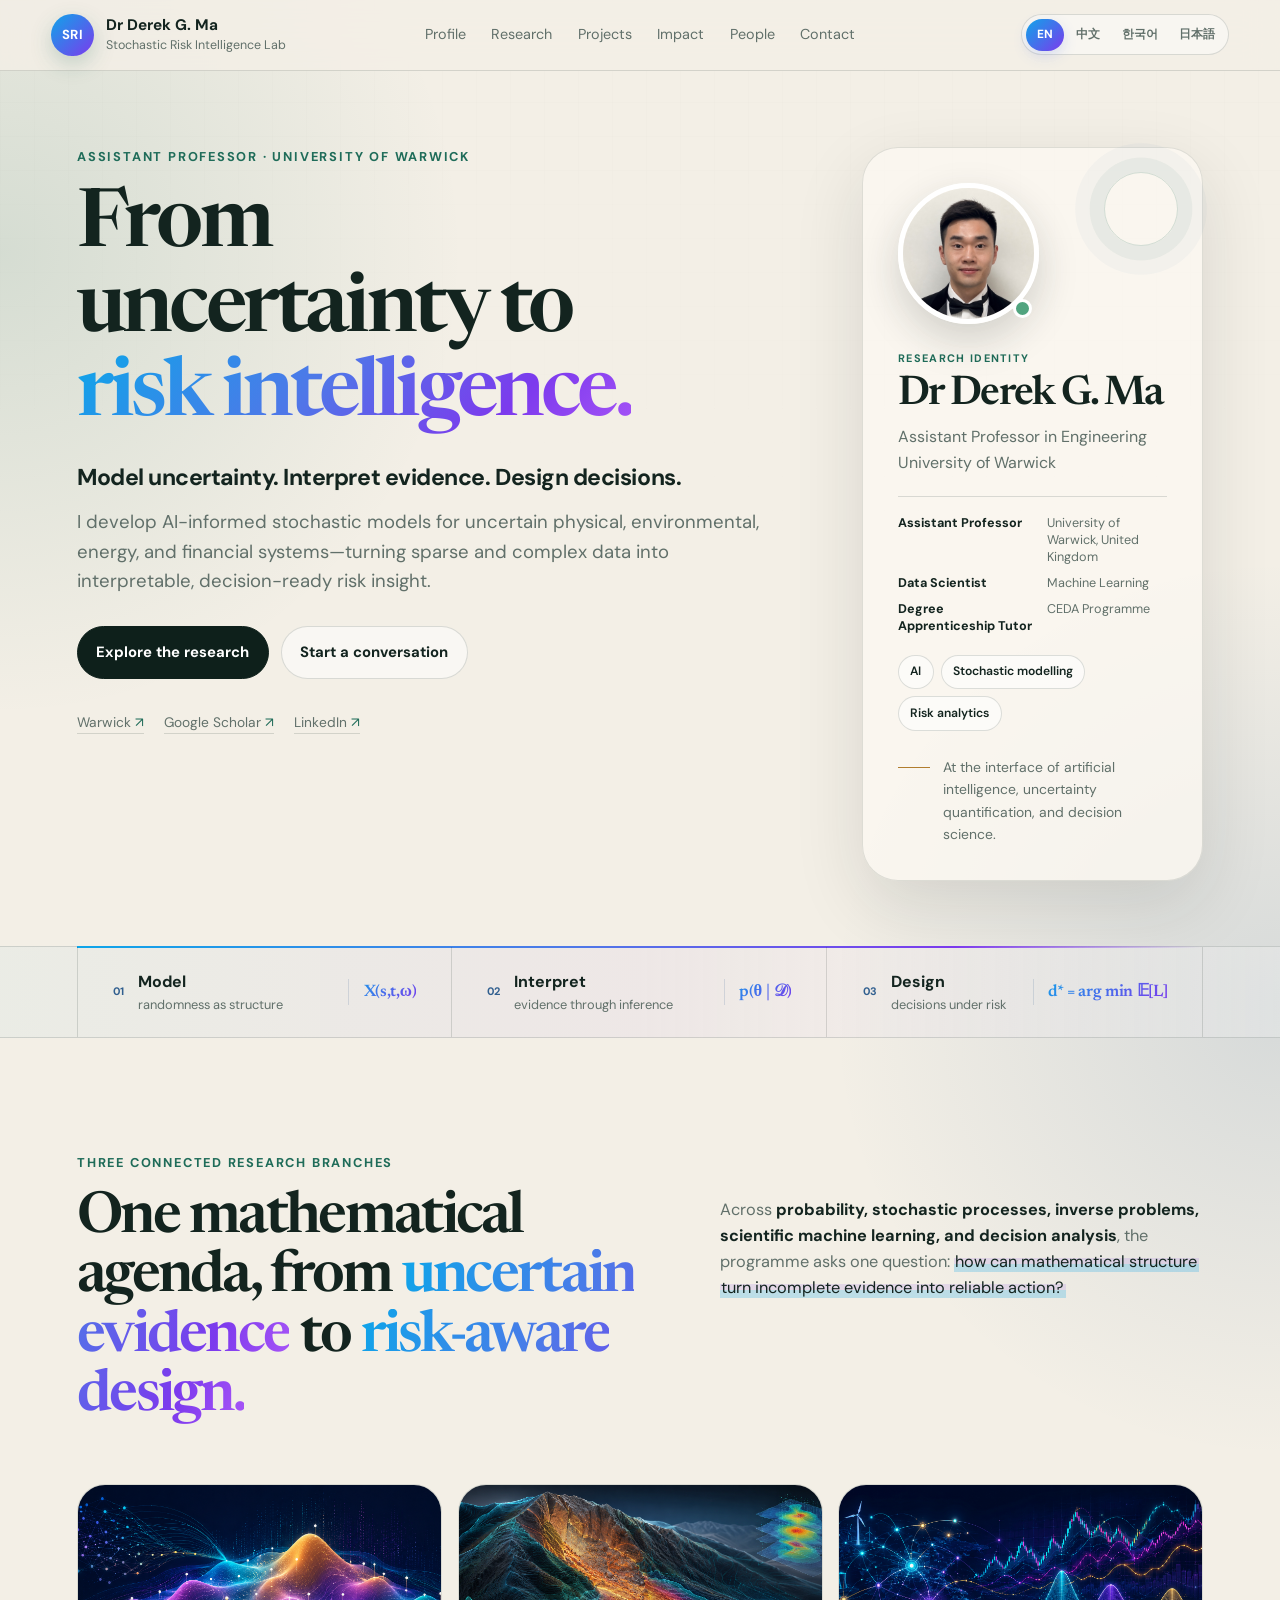
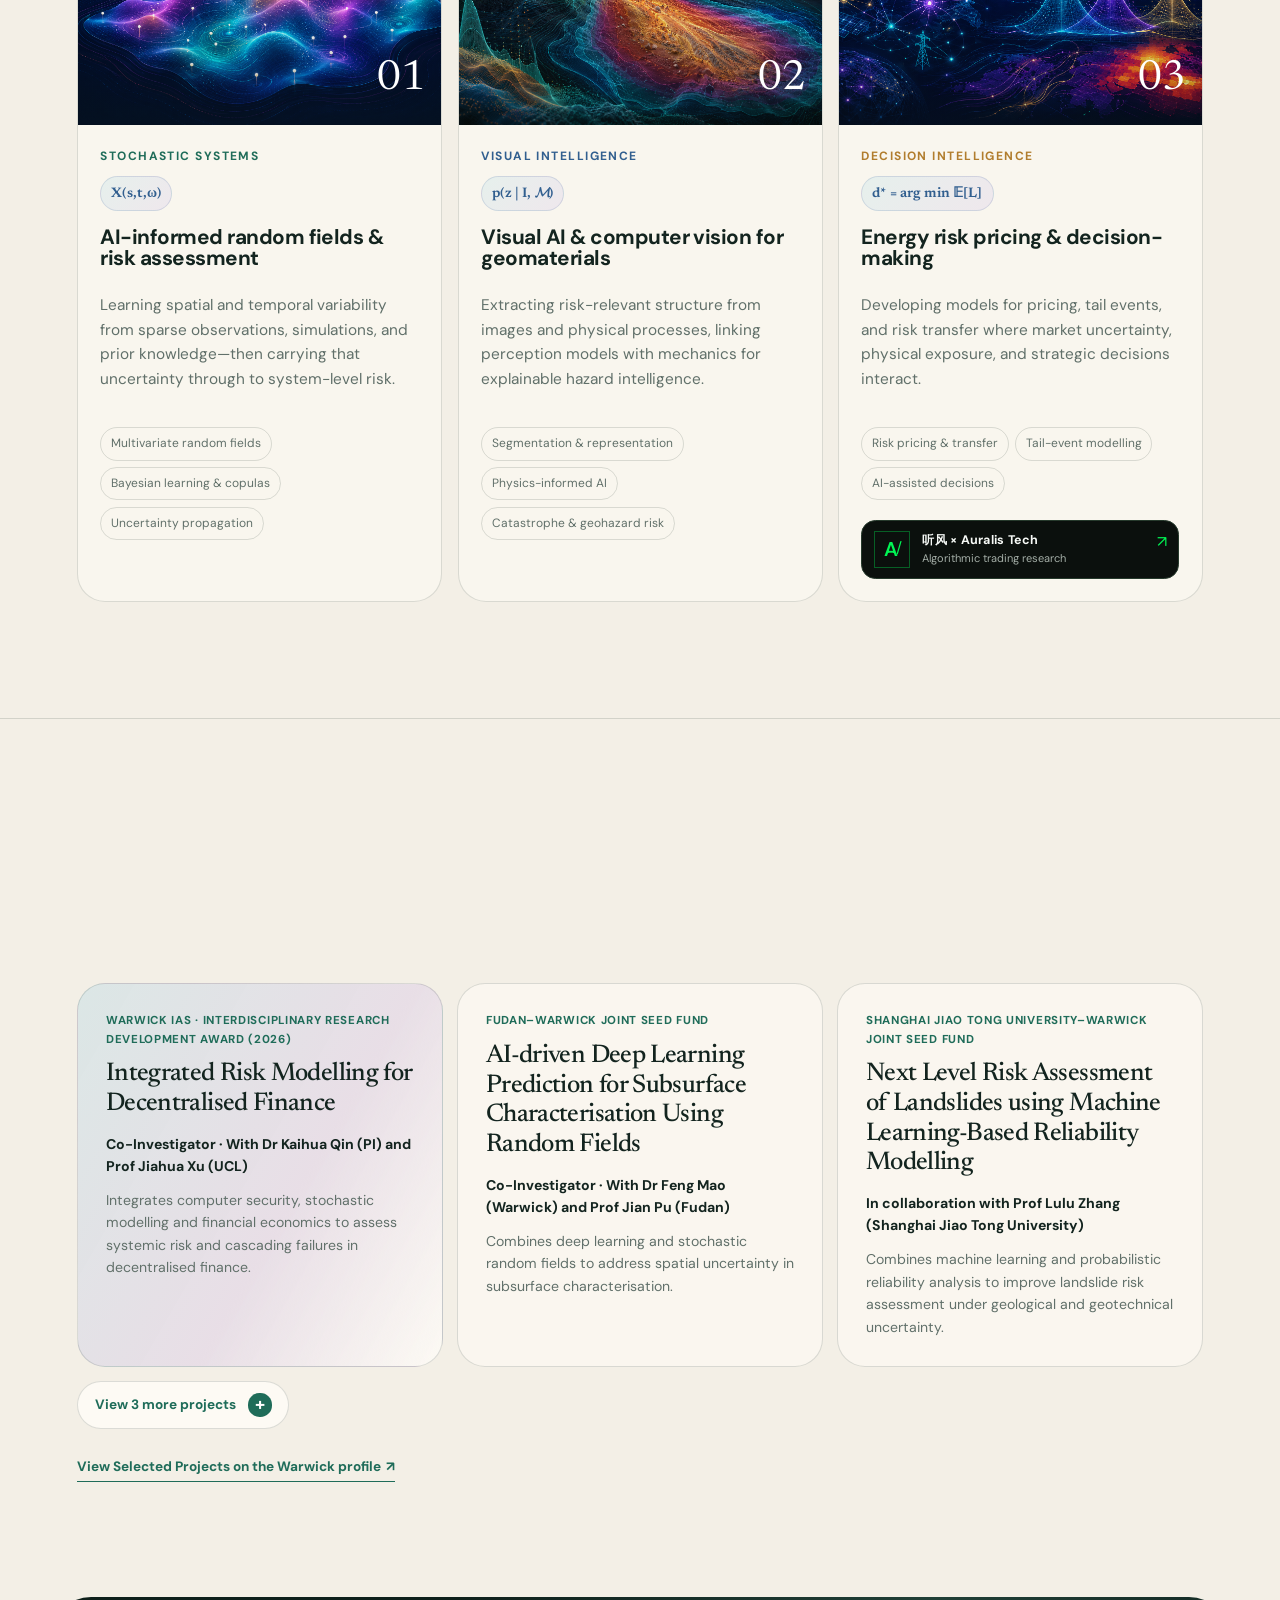
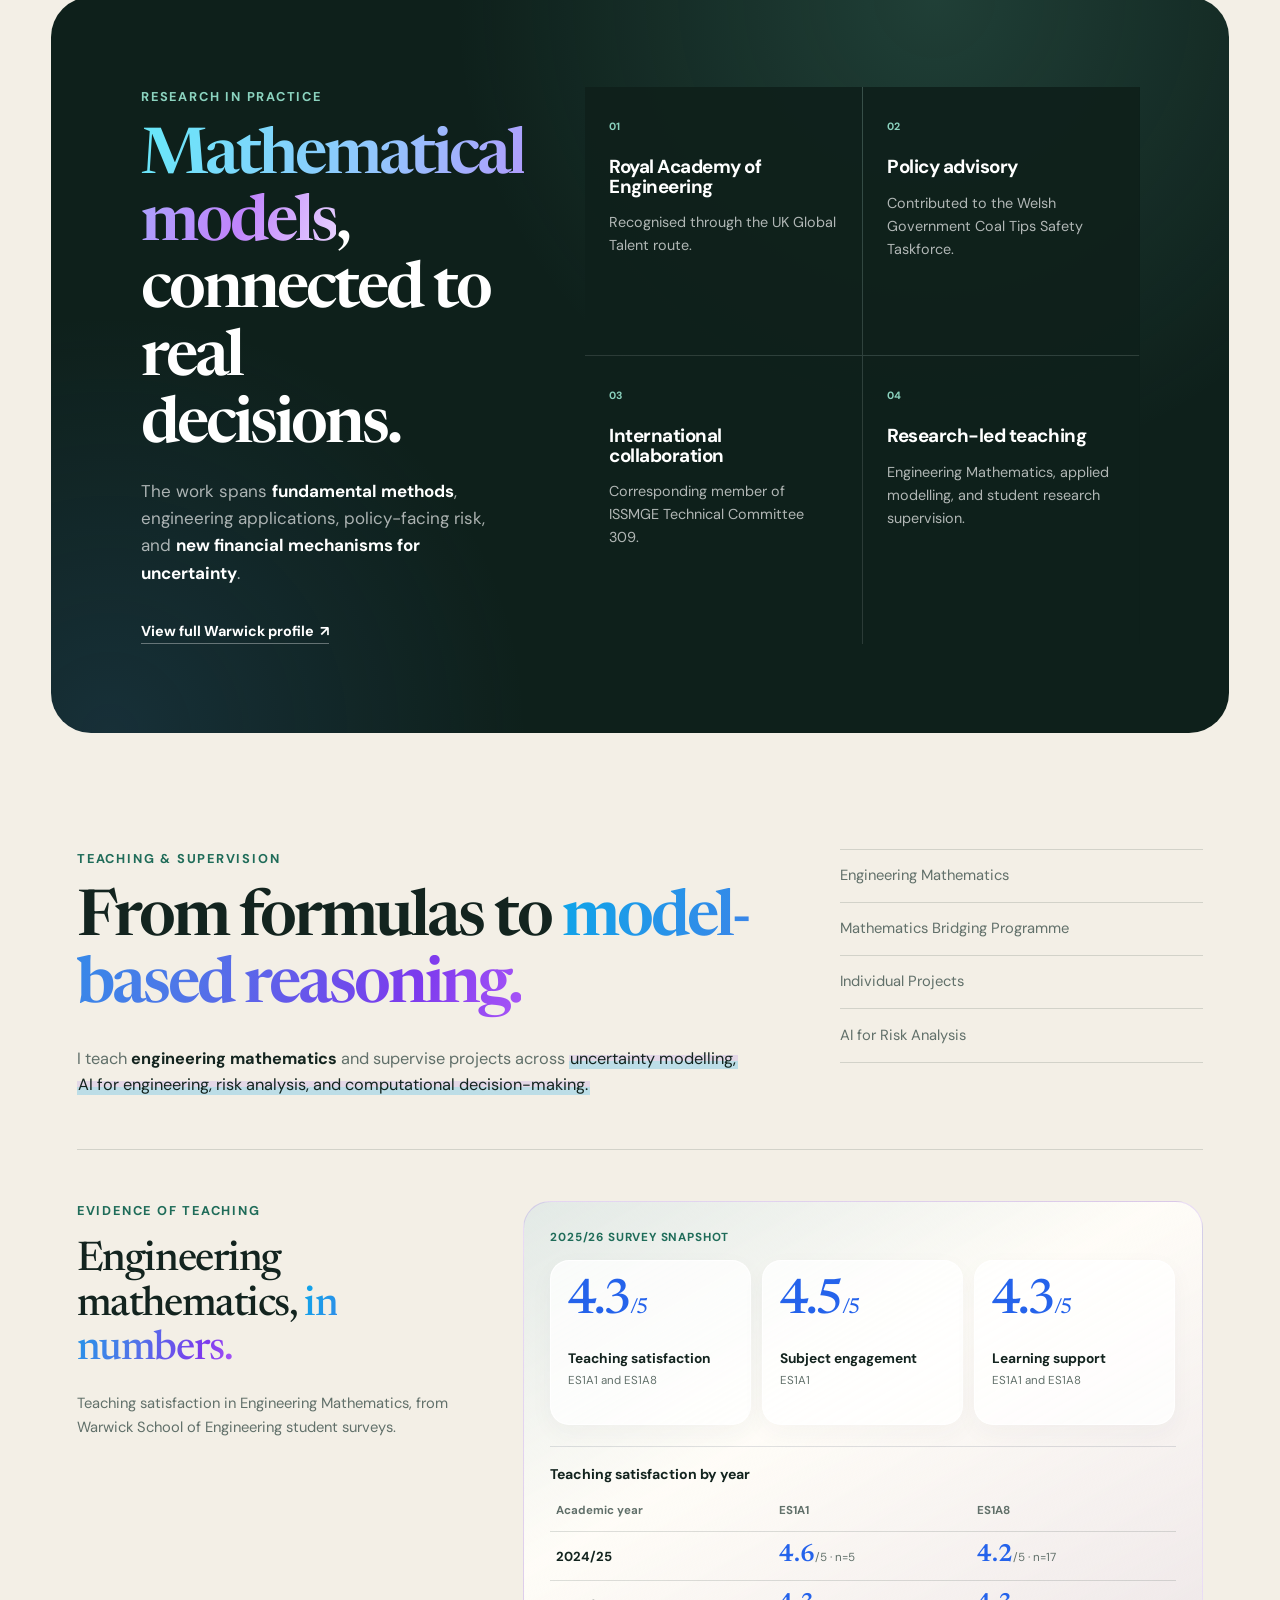
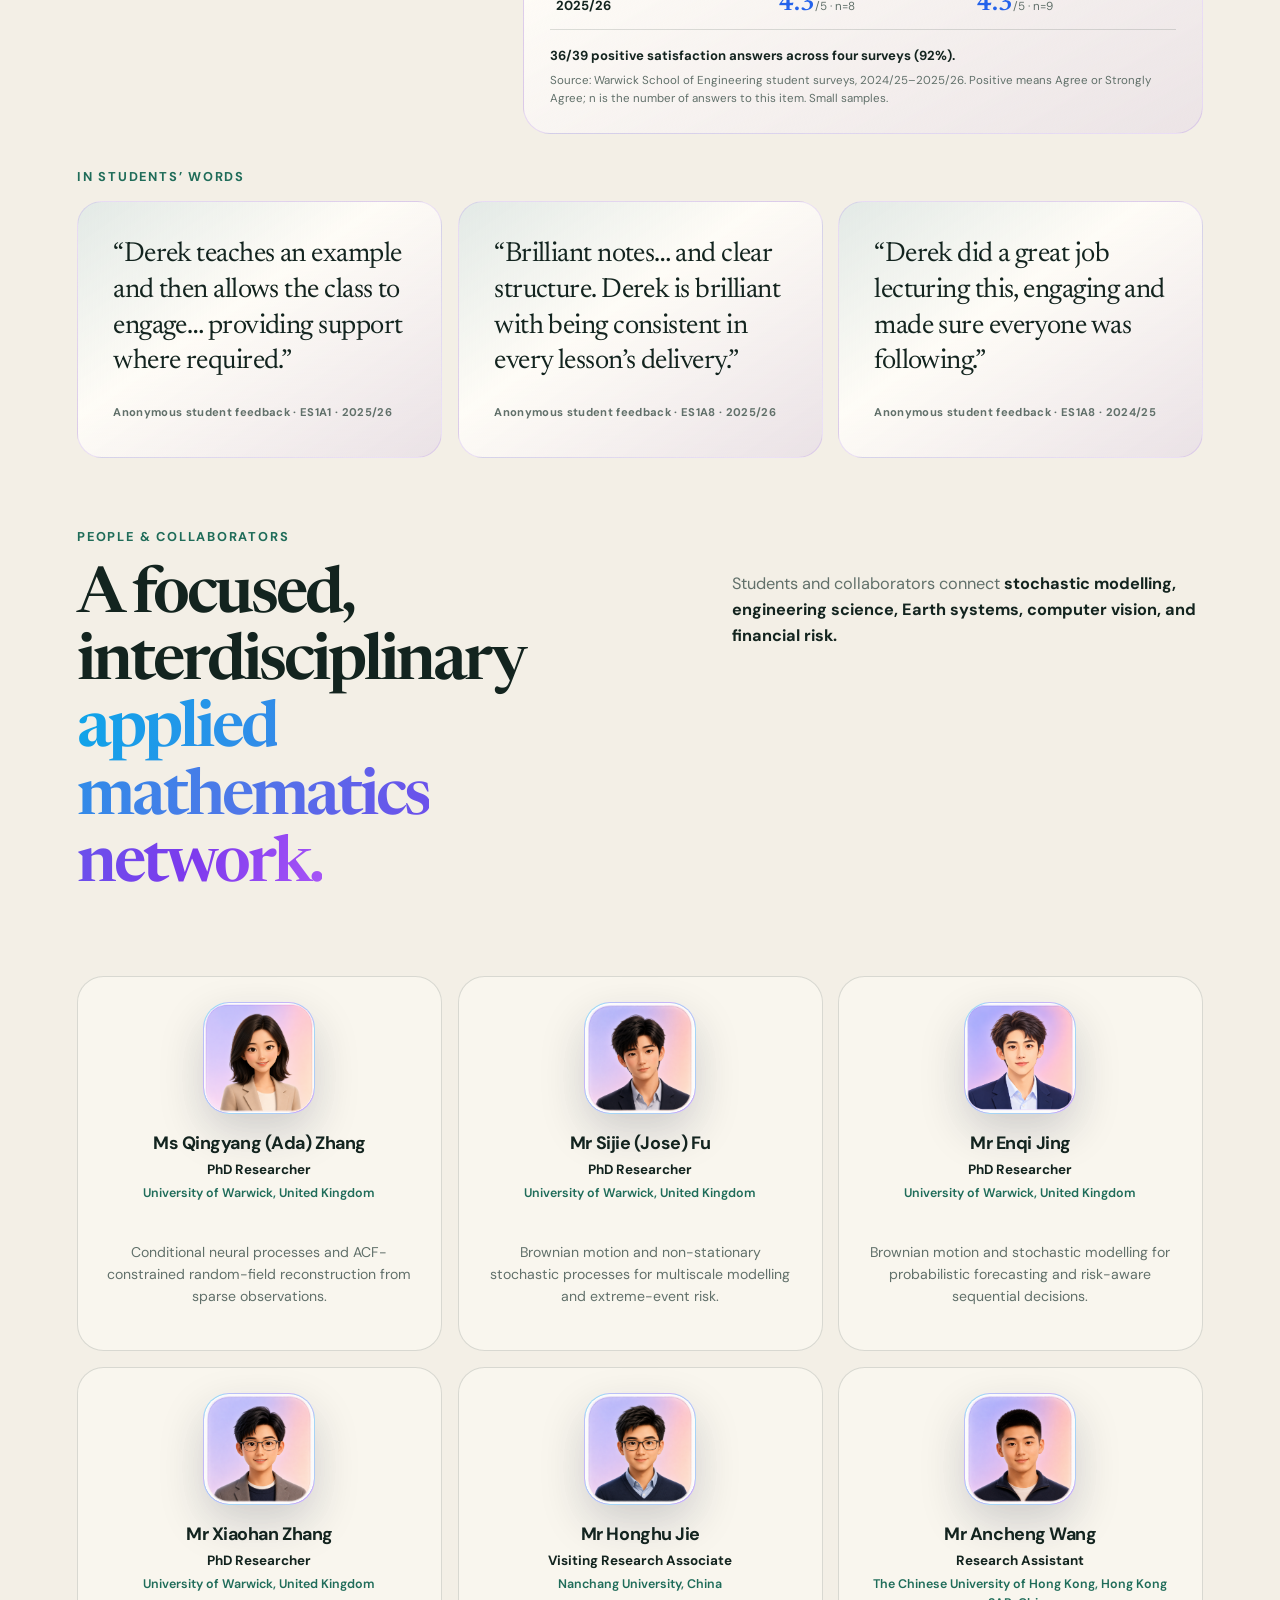
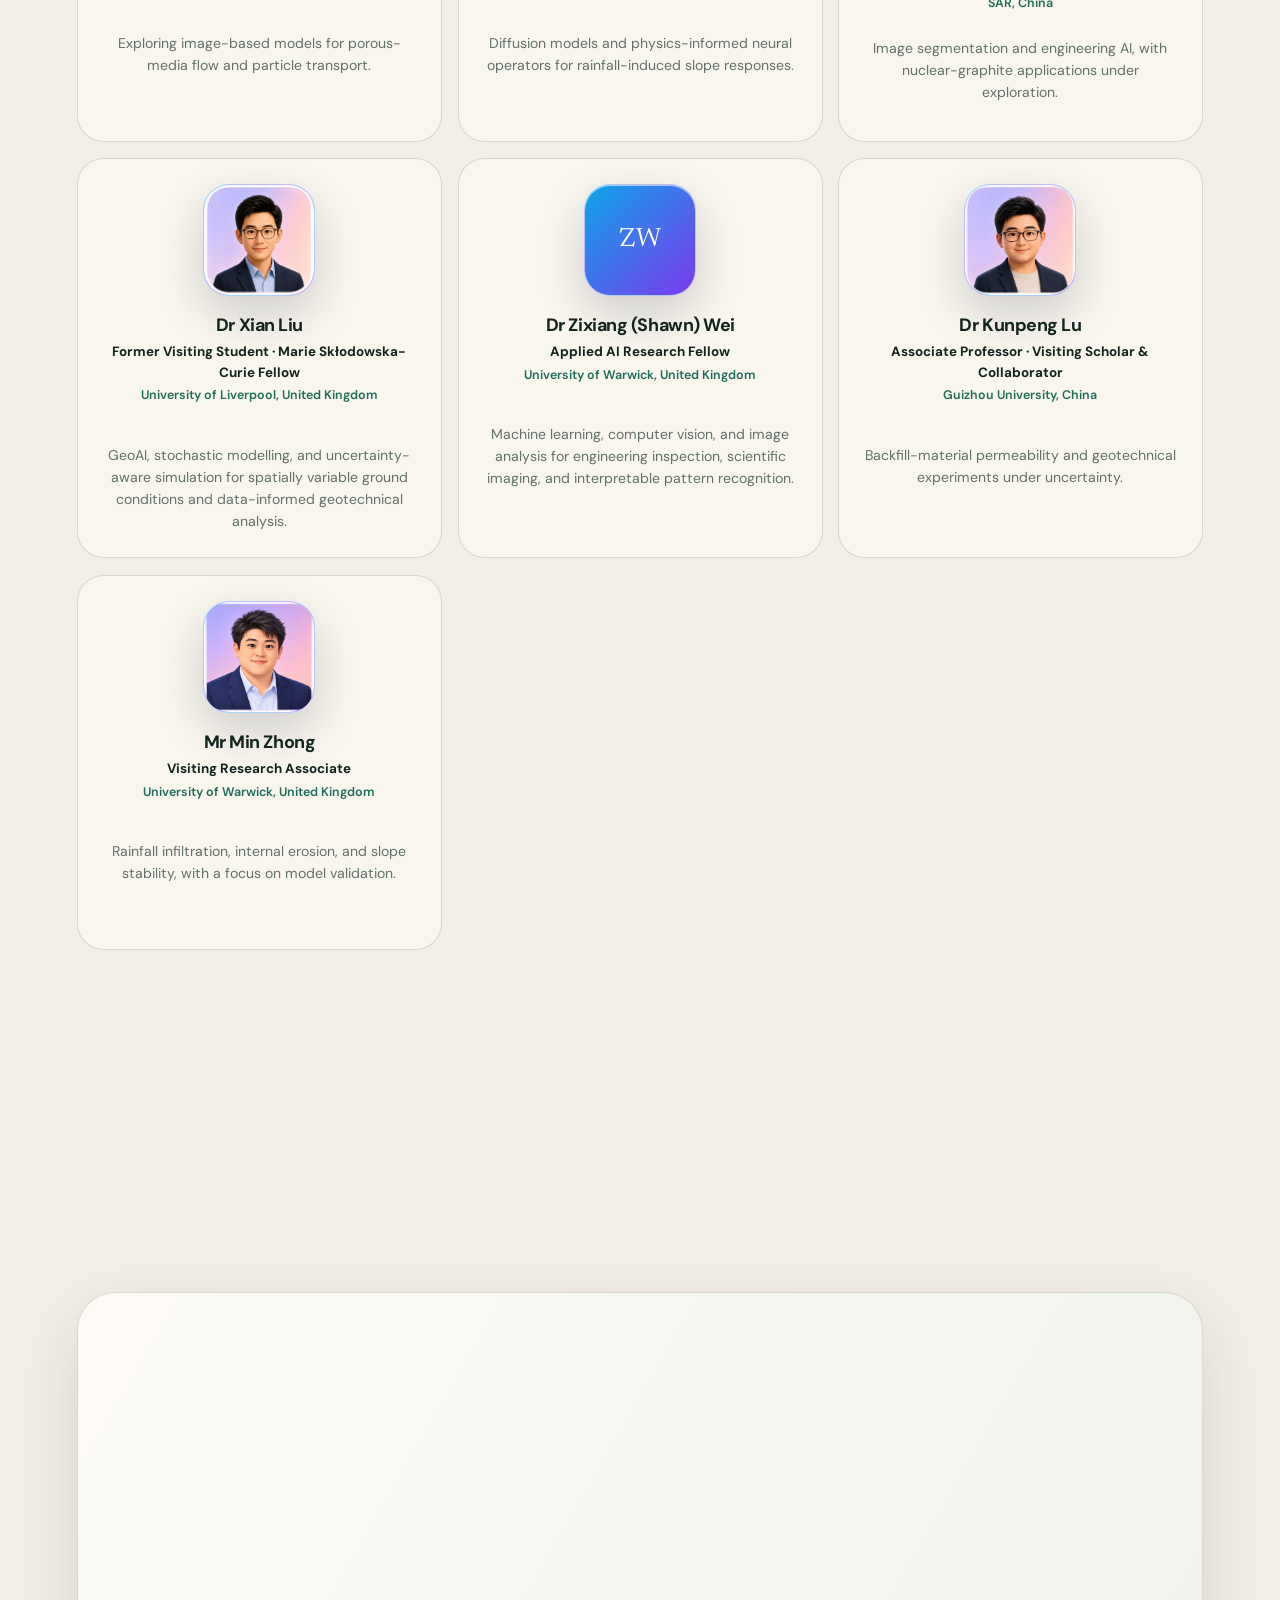
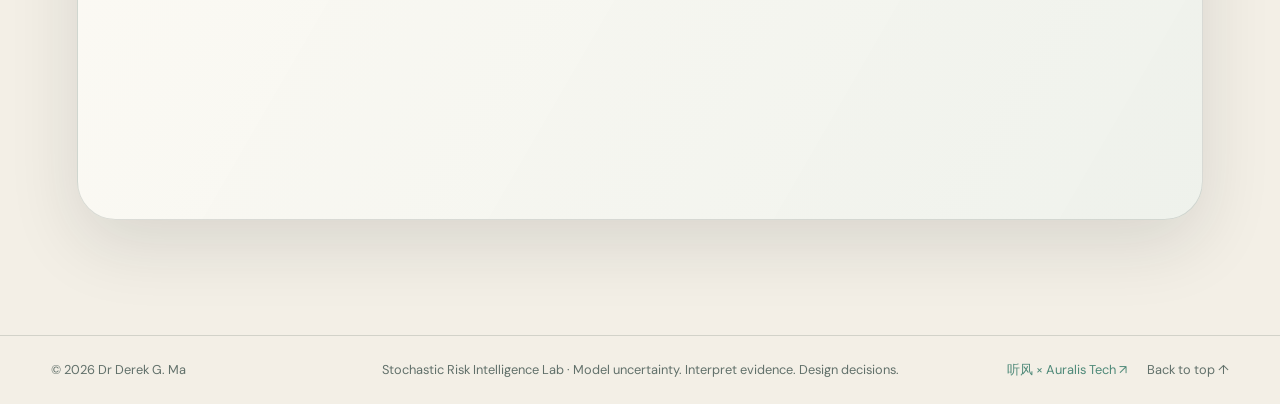
==== commit 5d19a069: "Refine mobile layout and research links" ====
--- a/index.html
+++ b/index.html
@@ -27,7 +27,7 @@
   <link rel="preconnect" href="https://fonts.googleapis.com">
   <link rel="preconnect" href="https://fonts.gstatic.com" crossorigin>
   <link href="https://fonts.googleapis.com/css2?family=DM+Sans:wght@400;500;600;700&amp;family=Newsreader:opsz,wght@6..72,500;6..72,600&amp;display=swap" rel="stylesheet">
-  <link rel="stylesheet" href="styles.css?v=20261025-2">
+  <link rel="stylesheet" href="styles.css?v=20261025-3">
 </head>
 <body>
   <a class="skip-link" href="#main" data-i18n="skipLink">Skip to content</a>
@@ -166,6 +166,11 @@
               <li data-i18n="branch3Item2">Tail-event modelling</li>
               <li data-i18n="branch3Item3">AI-assisted decisions</li>
             </ul>
+            <a class="research-trading-entry" href="algorithmic-trading.html" data-language-link>
+              <span class="research-trading-mark" aria-hidden="true">A<span>/</span></span>
+              <span class="research-trading-copy"><strong>听风 × Auralis Tech</strong><small data-i18n="researchTradingEntry">Algorithmic trading research</small></span>
+              <span class="research-trading-arrow" aria-hidden="true">↗</span>
+            </a>
           </div>
         </article>
       </div>
@@ -294,10 +299,10 @@
       </div>
 
       <div class="people-grid">
-        <article class="person-card"><img src="assets/qingyang-zhang-avatar.png" alt="Ms Qingyang Ada Zhang"><h3>Ms Qingyang (Ada) Zhang</h3><p class="person-title" data-i18n="person1Role">PhD Student</p><p class="person-affiliation" data-i18n="person1Affiliation">University of Warwick, United Kingdom</p><p data-i18n="person1Text">Conditional neural processes and ACF-constrained random-field reconstruction from sparse observations.</p></article>
+        <article class="person-card"><img src="assets/qingyang-zhang-avatar.png" alt="Ms Qingyang Ada Zhang"><h3>Ms Qingyang (Ada) Zhang</h3><p class="person-title" data-i18n="person1Role">PhD Researcher</p><p class="person-affiliation" data-i18n="person1Affiliation">University of Warwick, United Kingdom</p><p data-i18n="person1Text">Conditional neural processes and ACF-constrained random-field reconstruction from sparse observations.</p></article>
         <article class="person-card"><img src="assets/sijie-fu-avatar.png" alt="Mr Sijie Jose Fu"><h3>Mr Sijie (Jose) Fu</h3><p class="person-title" data-i18n="person2Role">PhD Researcher</p><p class="person-affiliation" data-i18n="person2Affiliation">University of Warwick, United Kingdom</p><p data-i18n="person2Text">Brownian motion and non-stationary stochastic processes for multiscale modelling and extreme-event risk.</p></article>
-        <article class="person-card"><img src="assets/enqi-jing-avatar-v2.png" alt="Illustrated avatar of Mr Enqi Jing"><h3>Mr Enqi Jing</h3><p class="person-title" data-i18n="person10Role">PhD Researcher</p><p data-i18n="person10Text">Brownian motion and stochastic modelling for probabilistic forecasting and risk-aware sequential decisions.</p></article>
-        <article class="person-card"><img src="assets/xiao-han-avatar.png" alt="Mr Xiaohan Zhang"><h3>Mr Xiaohan Zhang</h3><p class="person-title" data-i18n="person3Role">PhD Student</p><p class="person-affiliation" data-i18n="person3Affiliation">University of Warwick, United Kingdom</p><p data-i18n="person3Text">Exploring image-based models for porous-media flow and particle transport.</p></article>
+        <article class="person-card"><img src="assets/enqi-jing-avatar-v2.png" alt="Illustrated avatar of Mr Enqi Jing"><h3>Mr Enqi Jing</h3><p class="person-title" data-i18n="person10Role">PhD Researcher</p><p class="person-affiliation" data-i18n="person10Affiliation">University of Warwick, United Kingdom</p><p data-i18n="person10Text">Brownian motion and stochastic modelling for probabilistic forecasting and risk-aware sequential decisions.</p></article>
+        <article class="person-card"><img src="assets/xiao-han-avatar.png" alt="Mr Xiaohan Zhang"><h3>Mr Xiaohan Zhang</h3><p class="person-title" data-i18n="person3Role">PhD Researcher</p><p class="person-affiliation" data-i18n="person3Affiliation">University of Warwick, United Kingdom</p><p data-i18n="person3Text">Exploring image-based models for porous-media flow and particle transport.</p></article>
         <article class="person-card"><img src="assets/honghu-jie-avatar.png" alt="Mr Honghu Jie"><h3>Mr Honghu Jie</h3><p class="person-title" data-i18n="person4Role">Visiting Research Associate</p><p class="person-affiliation" data-i18n="person4Affiliation">Nanchang University, China</p><p data-i18n="person4Text">Diffusion models and physics-informed neural operators for rainfall-induced slope responses.</p></article>
         <article class="person-card"><img src="assets/ancheng-wang-avatar.png" alt="Mr Ancheng Wang"><h3>Mr Ancheng Wang</h3><p class="person-title" data-i18n="person5Role">Research Assistant</p><p class="person-affiliation" data-i18n="person5Affiliation">The Chinese University of Hong Kong, Hong Kong SAR, China</p><p data-i18n="person5Text">Image segmentation and engineering AI, with nuclear-graphite applications under exploration.</p></article>
         <article class="person-card"><img src="assets/xian-liu-avatar.png" alt="Dr Xian Liu"><h3>Dr Xian Liu</h3><p class="person-title" data-i18n="person6Role">Former Visiting Student · Marie Skłodowska-Curie Fellow</p><p class="person-affiliation" data-i18n="person6Affiliation">University of Liverpool, United Kingdom</p><p data-i18n="person6Text">GeoAI, stochastic modelling, and uncertainty-aware simulation for spatially variable ground conditions and data-informed geotechnical analysis.</p></article>
@@ -311,7 +316,7 @@
     <section id="contact" class="section-pad contact-section">
       <div class="contact-card">
         <p class="eyebrow" data-i18n="contactEyebrow">Contact</p>
-        <h2 data-i18n="contactTitle">Let’s turn uncertainty into a useful decision.</h2>
+        <h2 data-i18n="contactTitle">Let’s turn uncertainty into a <span class="gradient-emphasis">useful decision.</span></h2>
         <p data-i18n="contactText">For research collaboration, student enquiries, policy work, or interdisciplinary projects, the best place to begin is a short email.</p>
         <a class="contact-email" href="mailto:Derek.Ma.1@warwick.ac.uk">Derek.Ma.1@warwick.ac.uk <span>↗</span></a>
         <div class="contact-profiles">
@@ -330,7 +335,7 @@
     </div>
   </footer>
 
-  <script src="script.js?v=20261025-2"></script>
+  <script src="script.js?v=20261025-3"></script>
   <!-- Privacy-first, cookie-free traffic analytics -->
   <script type="module" src="https://static.cloudflareinsights.com/beacon.min.js" data-cf-beacon='{"token":"dd8bb9dc8ca24692b1eb5237329e5405"}'></script>
 </body>
--- a/styles.css
+++ b/styles.css
@@ -281,6 +281,15 @@
 .research-content li { padding: 0.38rem 0.6rem; border: 1px solid var(--line); border-radius: 999px; color: var(--muted); font-size: 0.75rem; }
 .branch-two .branch-label { color: var(--blue); }
 .branch-three .branch-label { color: var(--gold); }
+.research-trading-entry { display: grid; grid-template-columns: 2.3rem minmax(0, 1fr) auto; align-items: center; gap: 0.75rem; min-height: 3.7rem; margin-top: 1.2rem; padding: 0.55rem 0.7rem; border: 1px solid #263a2c; border-radius: 0.9rem; color: #f7faf7; background: #0b100d; transition: border-color 160ms ease, transform 160ms ease; }
+.research-trading-entry:hover { border-color: #00f554; transform: translateY(-2px); }
+.research-trading-entry:focus-visible { outline: 3px solid rgba(0, 245, 84, 0.35); outline-offset: 3px; }
+.research-trading-mark { display: flex; align-items: center; justify-content: center; width: 2.3rem; height: 2.3rem; border: 1px solid rgba(0, 245, 84, 0.34); color: #00f554; font-family: "DM Sans", sans-serif; font-size: 1.25rem; font-weight: 600; letter-spacing: -0.12em; line-height: 1; }
+.research-trading-mark span { font-size: 0.78em; font-weight: 400; }
+.research-trading-copy { display: flex; flex-direction: column; min-width: 0; line-height: 1.25; }
+.research-trading-copy strong { overflow-wrap: anywhere; font-size: 0.78rem; letter-spacing: 0.02em; }
+.research-trading-copy small { margin-top: 0.18rem; color: #a4aea7; font-size: 0.69rem; }
+.research-trading-arrow { align-self: start; color: #00f554; font-size: 1rem; }
 
 .projects-section { padding-top: clamp(3rem, 6vw, 6rem); border-top: 1px solid var(--line); }
 .projects-section .section-intro { max-width: none; grid-template-columns: minmax(0, 1.25fr) minmax(250px, 0.75fr); align-items: end; margin-bottom: clamp(1.5rem, 3vw, 2.5rem); }
@@ -430,30 +439,50 @@
 }
 
 @media (max-width: 720px) {
-  .site-header { padding: 0.7rem 1rem; }
+  .site-header { position: relative; padding: 0.55rem 1rem; }
   .brand-copy small { font-size: 0; }
   .brand-copy small::after { content: "SRI Lab"; font-size: 0.7rem; }
   .language-switcher { gap: 0.08rem; padding: 0.16rem; }
   .language-switcher button { min-width: 1.9rem; padding: 0.38rem 0.4rem; font-size: 0.66rem; }
-  .nav { display: grid; grid-template-columns: repeat(3, minmax(0, 1fr)); gap: 0.2rem 0.35rem; padding-top: 0.45rem; text-align: center; font-size: 0.76rem; }
-  .nav a { padding: 0.12rem 0; }
-  #top, #profile, #research, #projects, #impact, #people, #contact, #ias-defi-project { scroll-margin-top: 10rem; }
-  .section-pad { padding-inline: 1.1rem; }
-  .hero { padding-top: 4.5rem; padding-bottom: 3rem; }
-  h1 { font-size: clamp(3rem, 14vw, 4.3rem); }
+  .nav { display: grid; grid-template-columns: repeat(3, minmax(0, 1fr)); gap: 0.1rem 0.35rem; padding-top: 0.3rem; text-align: center; font-size: 0.76rem; }
+  .nav a { display: grid; place-items: center; min-height: 2rem; padding: 0.2rem 0; }
+  #top, #profile, #research, #projects, #impact, #people, #contact, #ias-defi-project { scroll-margin-top: 1.25rem; }
+  .section-pad { padding: 3rem 1.1rem; }
+  .hero { gap: 2rem; padding-top: 2.4rem; padding-bottom: 2.5rem; }
+  h1 { font-size: clamp(2.6rem, 10.5vw, 3.2rem); line-height: 1.05; }
+  .hero h1 br { display: none; }
+  .hero-tagline { margin-top: 1rem; font-size: 1.02rem; }
+  .hero-lede { margin-top: 0.65rem; font-size: 0.96rem; line-height: 1.55; }
+  .hero-actions { display: grid; grid-template-columns: repeat(2, minmax(0, 1fr)); gap: 0.55rem; margin-top: 1.3rem; }
+  .hero-actions .button { padding: 0.72rem 0.5rem; font-size: 0.8rem; text-align: center; }
+  .profile-links { margin-top: 1.2rem; font-size: 0.78rem; }
+  .profile-card { padding: 1.3rem; border-radius: 1.5rem; }
+  .portrait-wrap { width: 6.5rem; margin-bottom: 1rem; }
+  .portrait-wrap img { width: 6.5rem; height: 6.5rem; }
+  h2 { font-size: clamp(2.1rem, 9vw, 2.5rem); line-height: 1.07; }
   .gradient-text { display: inline; }
   .credential-list p { grid-template-columns: 1fr; gap: 0.1rem; }
   .signature-band { grid-template-columns: 1fr; padding-inline: 1rem; }
   .signature-band p, .signature-band p:first-child { border-right: 1px solid var(--line); border-bottom: 1px solid var(--line); border-left: 1px solid var(--line); }
   .signature-band p:last-child { border-bottom: 0; }
+  .signature-band p { padding-block: 0.9rem; }
   .section-intro { display: block; }
-  .section-intro h2 { margin-bottom: 1rem; }
-  .section-intro .eyebrow { margin-bottom: 1rem; }
-  .section-intro > p:last-child { margin-top: 1rem; }
+  .section-intro h2 { margin-bottom: 0.75rem; }
+  .section-intro .eyebrow { margin-bottom: 0.7rem; }
+  .section-intro > p:last-child { margin-top: 0.75rem; font-size: 0.95rem; line-height: 1.55; }
+  .research-section .section-intro h2, .projects-section .section-intro h2 { font-size: clamp(2.1rem, 9vw, 2.5rem); }
+  .research-section .section-intro { margin-bottom: 1.5rem; }
   .projects-grid { grid-template-columns: 1fr; }
   .projects-section .section-intro { margin-bottom: 1.5rem; }
+  .project-card { padding: 1.2rem; border-radius: 1.25rem; }
+  .project-card h3 { font-size: 1.48rem; }
   .research-card { display: block; }
-  .research-visual { height: 13rem; min-height: 0; }
+  .research-visual { height: 10.5rem; min-height: 0; }
+  .research-content { padding: 1.2rem; }
+  .research-content h3 { min-height: 0; }
+  .research-content > p:not(.branch-label):not(.math-notation) { margin: 0.6rem 0 0; }
+  .research-content ul { margin-top: 0.85rem; }
+  .research-trading-entry { margin-top: 1rem; }
   .impact-panel { margin-inline: 0.55rem; padding: 2rem 1.2rem; border-radius: 1.7rem; }
   .impact-grid { grid-template-columns: 1fr; }
   .teaching-section { grid-template-columns: 1fr; }
@@ -468,14 +497,20 @@
   .survey-table td strong { font-size: 1.35rem; }
   .survey-table td span { font-size: 0.65rem; }
   .student-voices-grid { grid-template-columns: 1fr; }
+  .student-quote { gap: 0.9rem; padding: 1.2rem; }
   .people-grid { grid-template-columns: 1fr; }
-  .person-card { text-align: center; }
-  .person-card img, .initials { margin-inline: auto; }
-  .join-card { display: flex; grid-column: auto; min-height: 360px; padding: 1.55rem; text-align: center; }
-  .join-card .initials { margin-inline: auto; }
-  .join-card .branch-label { margin-bottom: 0.7rem; }
-  .join-card > p:not(.branch-label) { margin-top: 0.7rem; }
-  .join-button { margin-top: auto; }
+  .person-card:not(.join-card) { display: grid; grid-template-columns: 4.5rem minmax(0, 1fr); grid-template-rows: auto auto auto auto; column-gap: 0.9rem; align-items: start; min-height: 0; padding: 1rem; border-radius: 1.25rem; text-align: left; }
+  .person-card:not(.join-card) img, .person-card:not(.join-card) .initials { grid-column: 1; grid-row: 1 / 4; width: 4.5rem; height: 4.5rem; margin: 0; border-radius: 1rem; font-size: 1.2rem; }
+  .person-card:not(.join-card) h3 { grid-column: 2; grid-row: 1; font-size: 1.04rem; }
+  .person-card:not(.join-card) .person-title { grid-column: 2; grid-row: 2; margin-top: 0.2rem; }
+  .person-card:not(.join-card) .person-affiliation { grid-column: 2; grid-row: 3; min-height: 0; margin: 0.15rem 0 0; font-size: 0.73rem; }
+  .person-card:not(.join-card) > p:last-child { grid-column: 1 / -1; grid-row: 4; width: 100%; margin-top: 0.85rem; padding-top: 0.75rem; border-top: 1px solid var(--line); font-size: 0.82rem; }
+  .join-card { display: grid; grid-column: auto; grid-template-columns: 3.6rem minmax(0, 1fr); grid-template-areas: "icon label" "icon title" "text text" "action action"; gap: 0.2rem 0.9rem; min-height: 0; padding: 1.25rem; text-align: left; }
+  .join-card .initials { width: 3.6rem; height: 3.6rem; margin: 0; border-radius: 1rem; font-size: 1.7rem; }
+  .join-card .branch-label { margin: 0; }
+  .join-card > p:not(.branch-label) { margin-top: 0.8rem; font-size: 0.9rem; }
+  .join-button { justify-self: start; margin-top: 0.8rem; }
+  .scroll-reveal { opacity: 1; filter: none; transform: none; transition: none; }
   .site-footer { grid-template-columns: 1fr; text-align: center; }
   .site-footer a { justify-self: center; }
 }
@@ -499,6 +534,7 @@
 
 @media (max-width: 360px) {
   .brand-copy { display: none; }
+  .hero-actions { grid-template-columns: 1fr; }
 }
 
 @media (prefers-reduced-motion: reduce) {
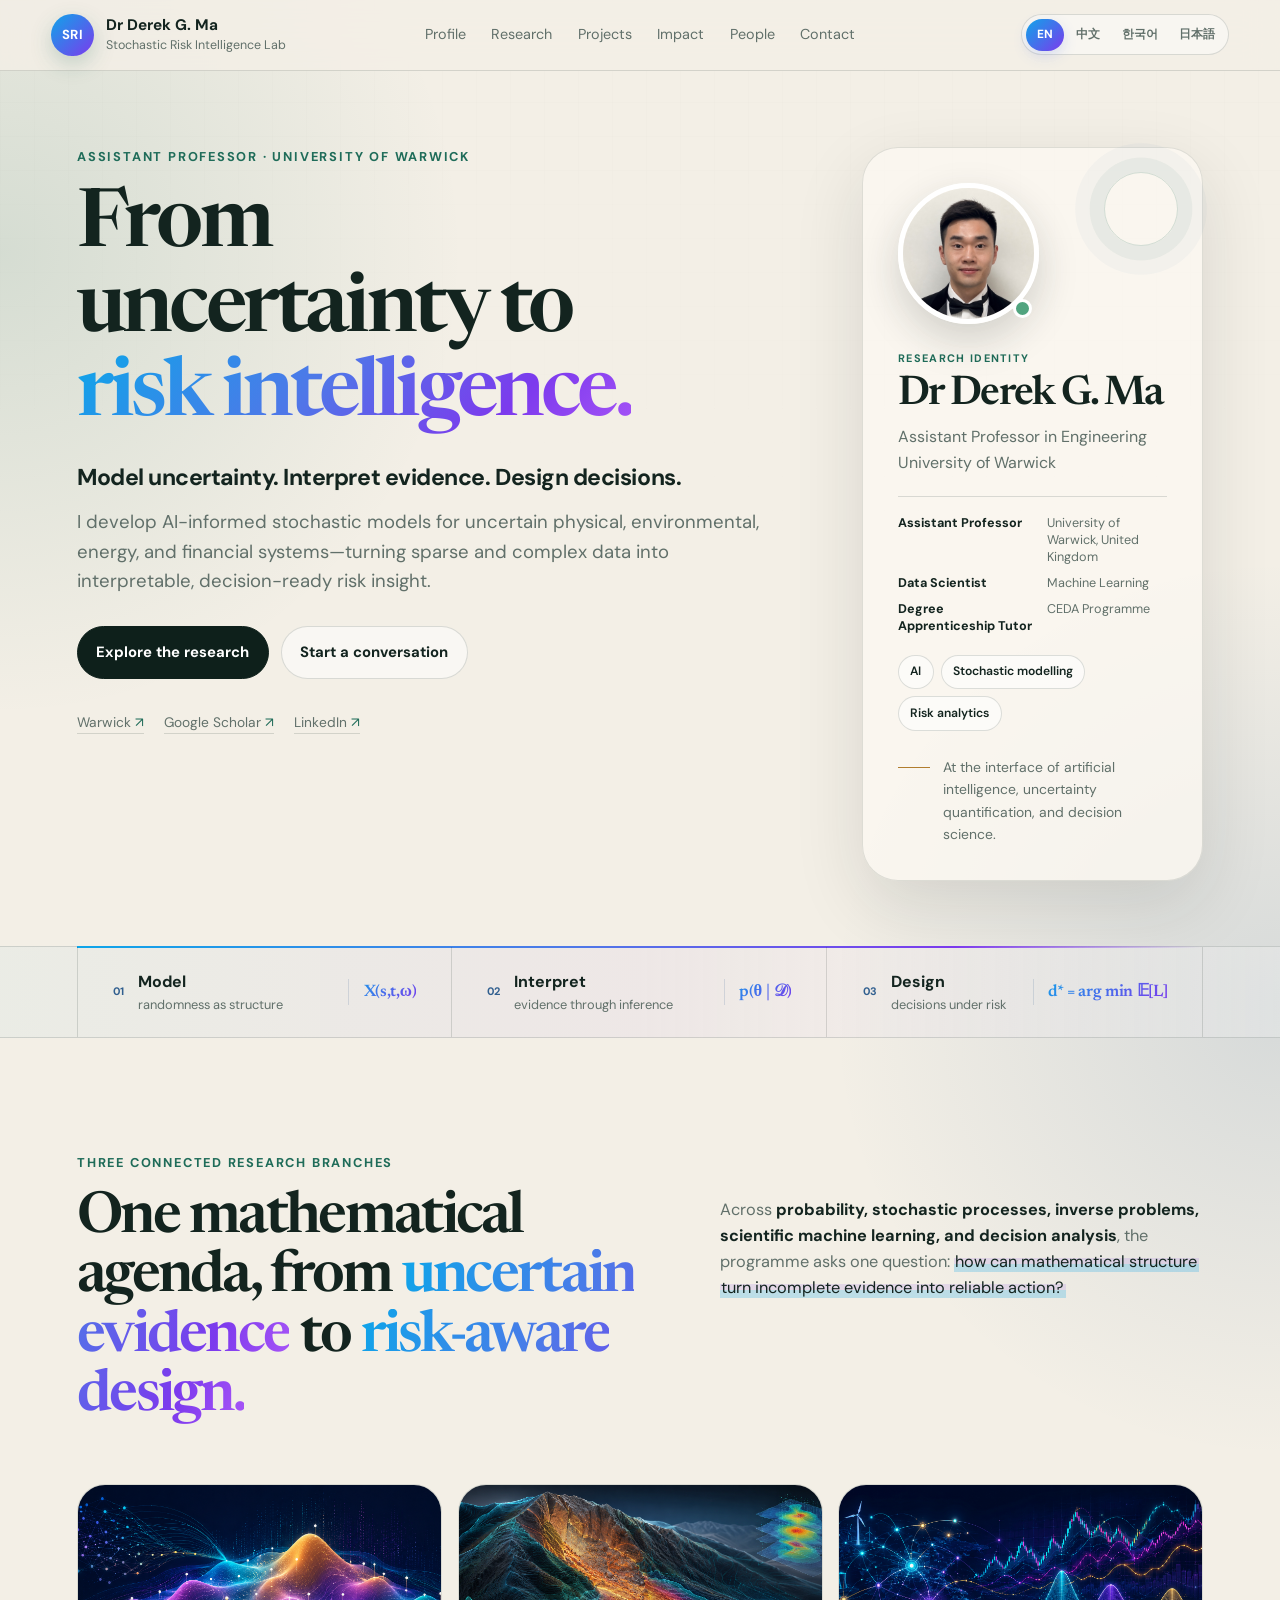
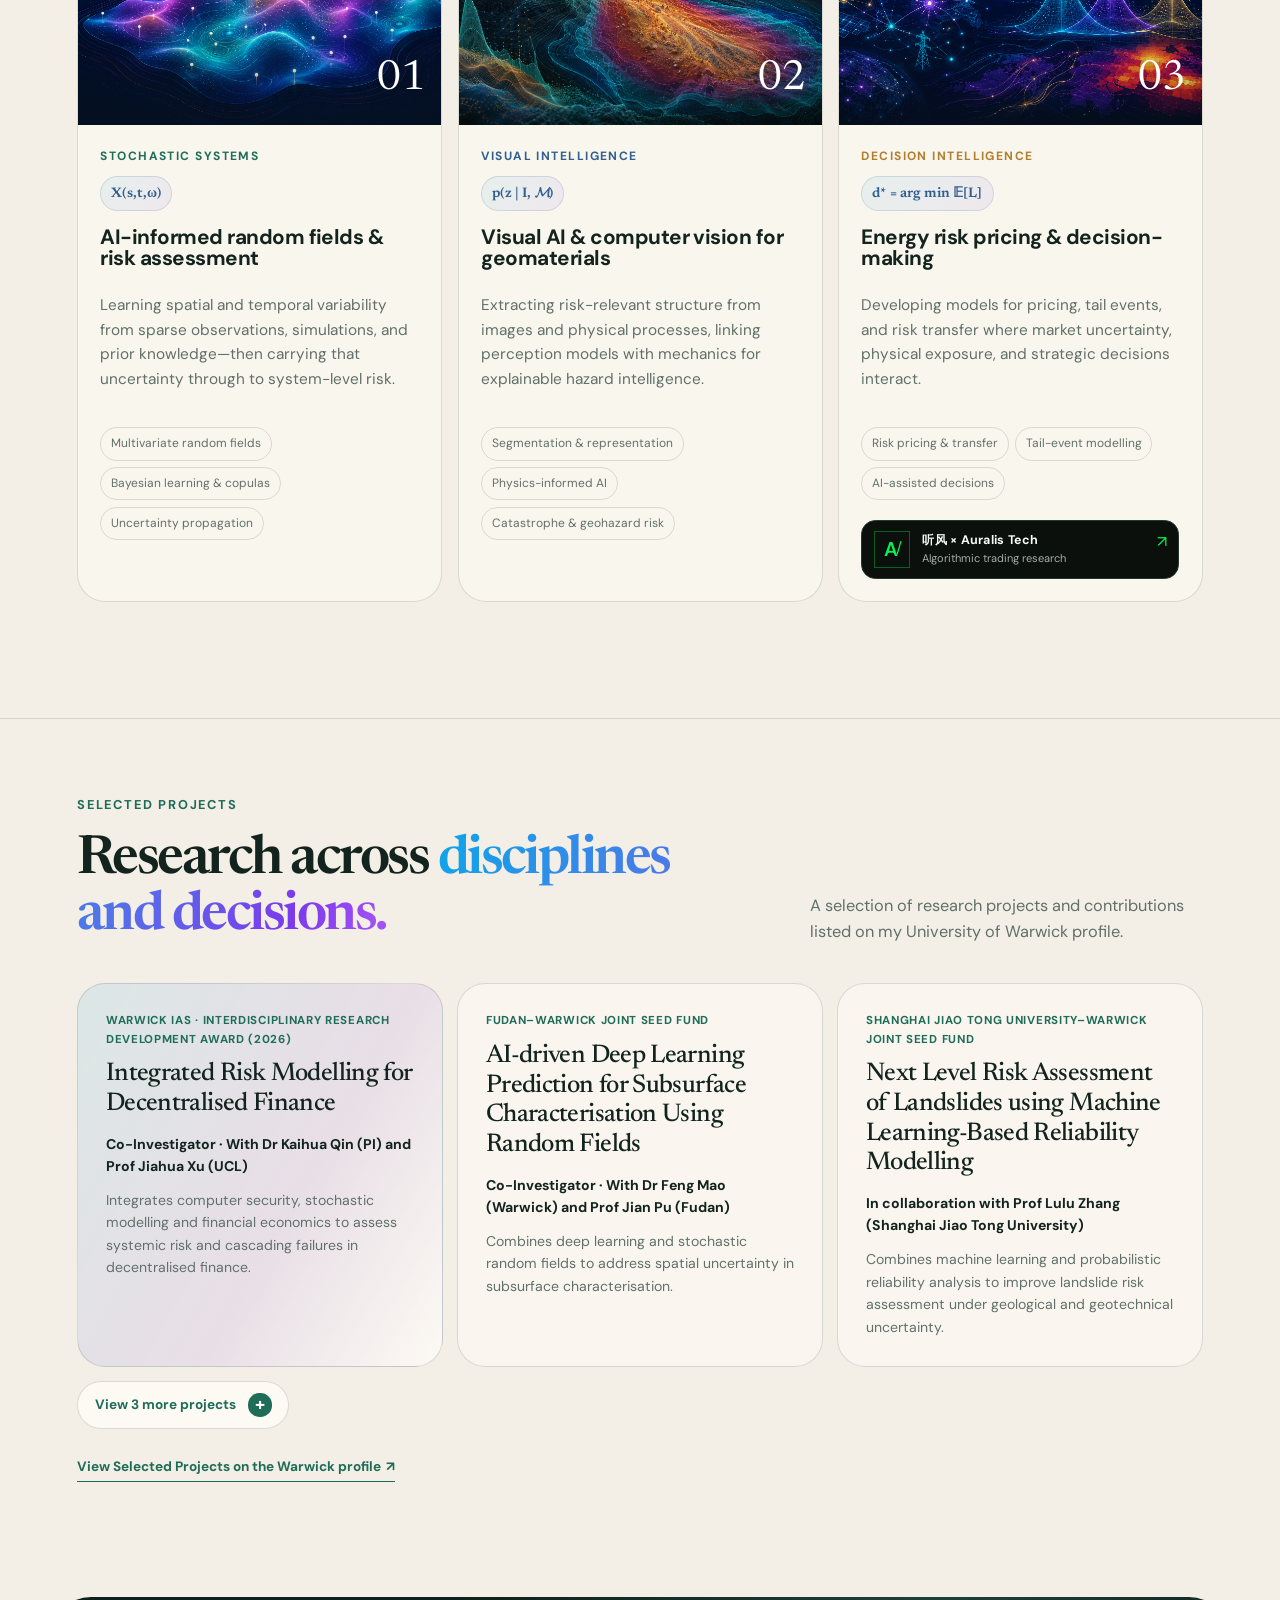
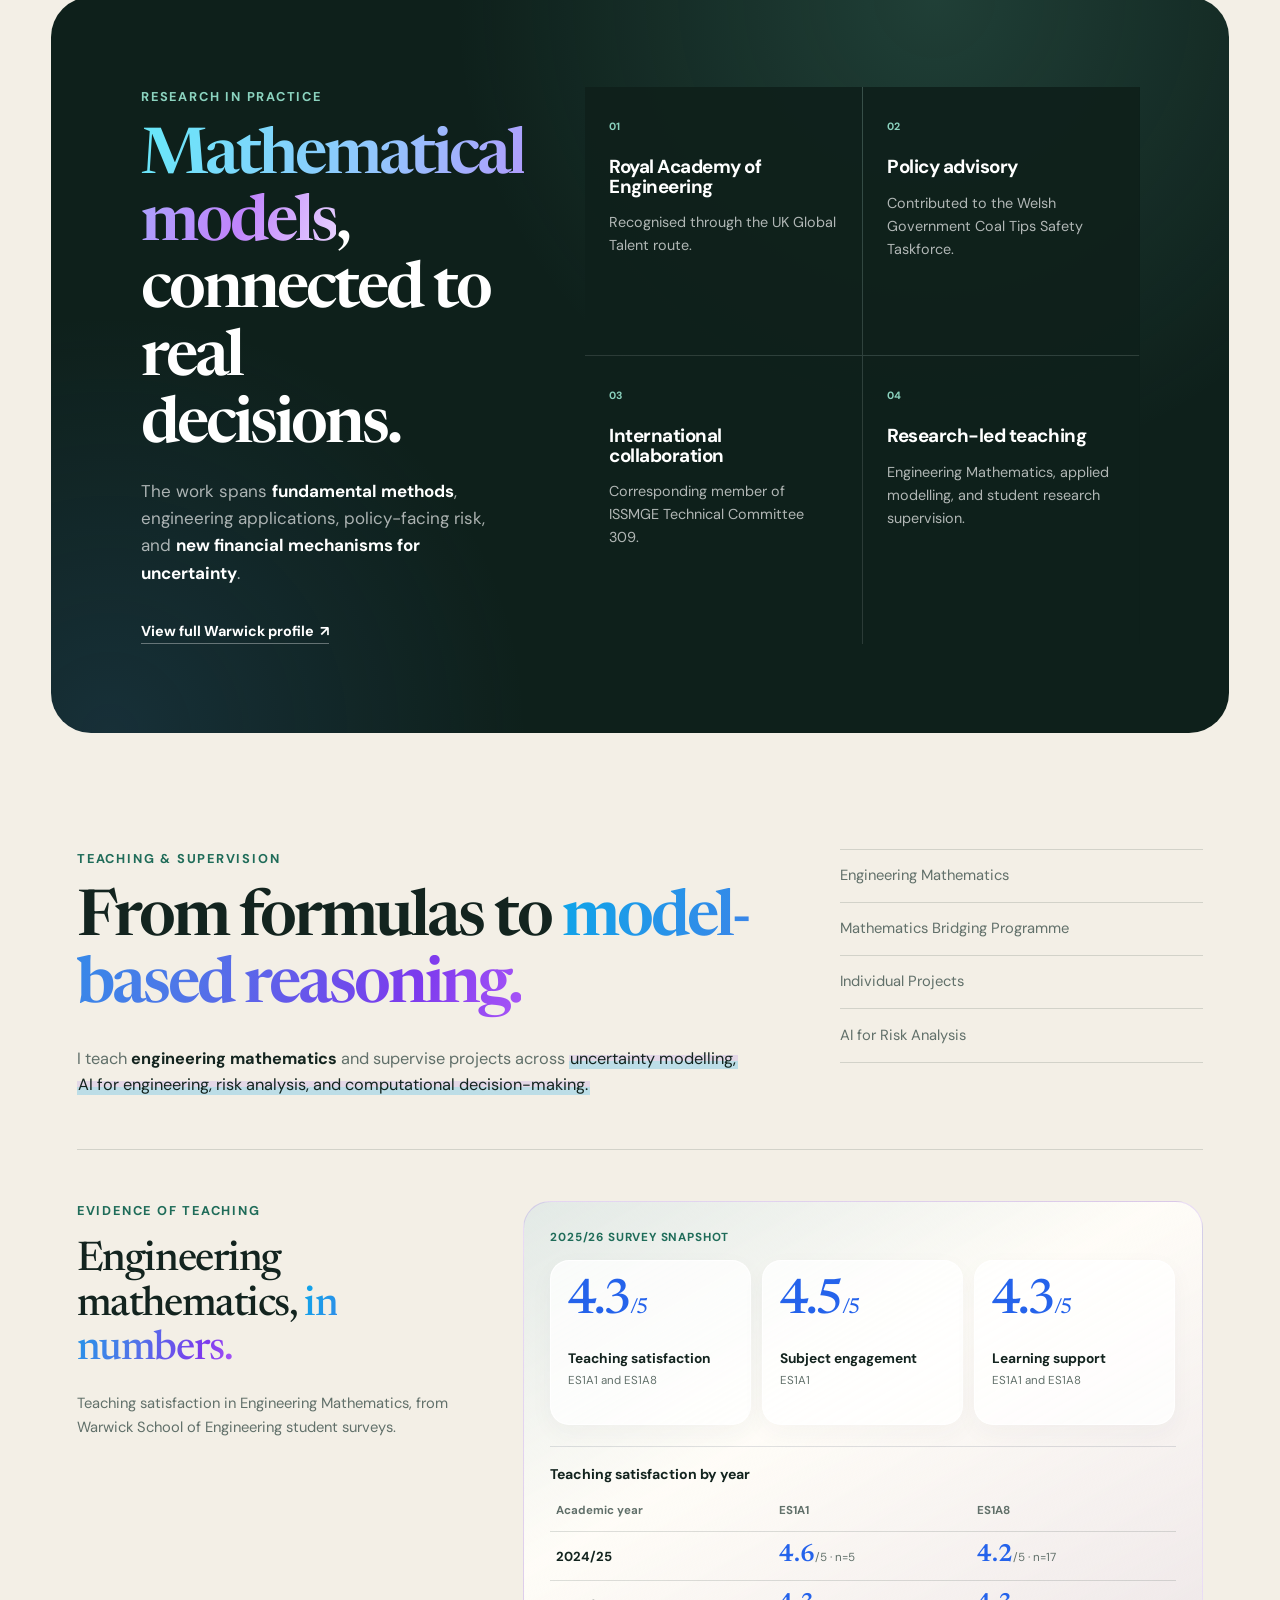
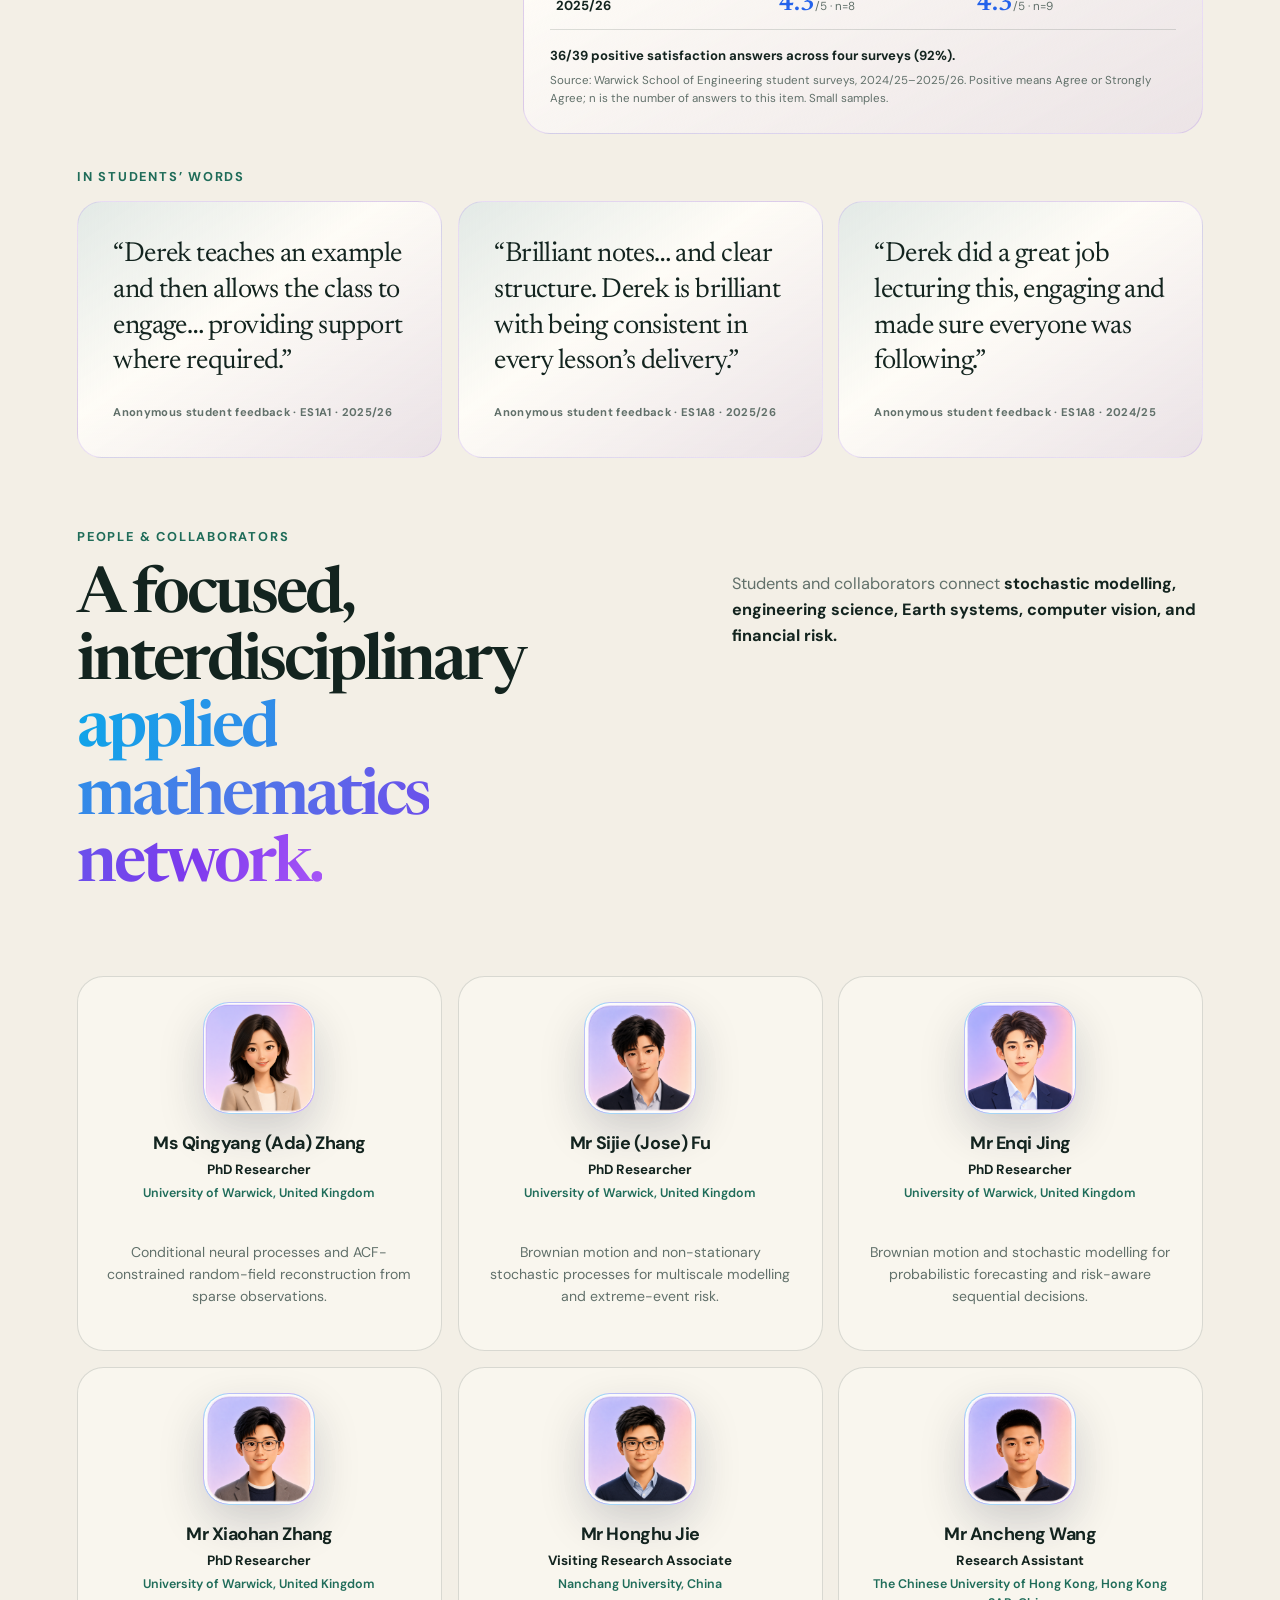
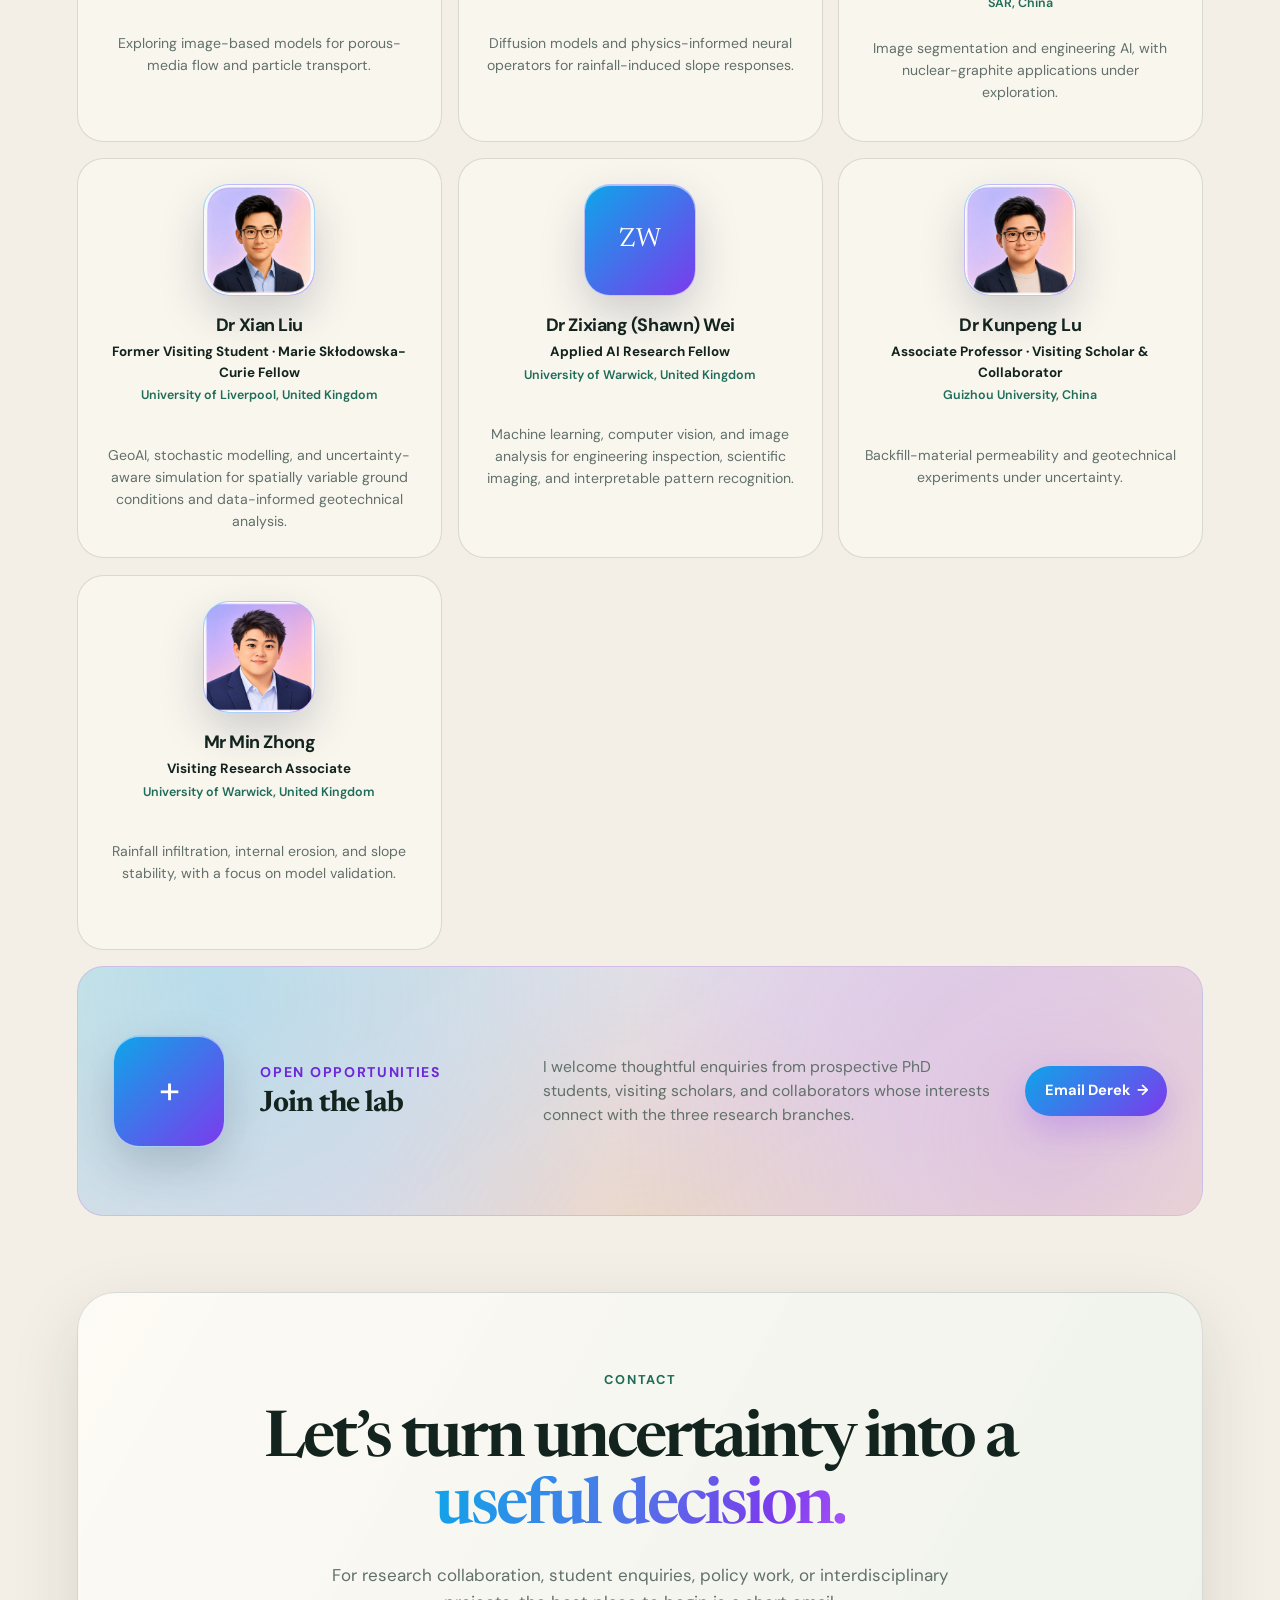
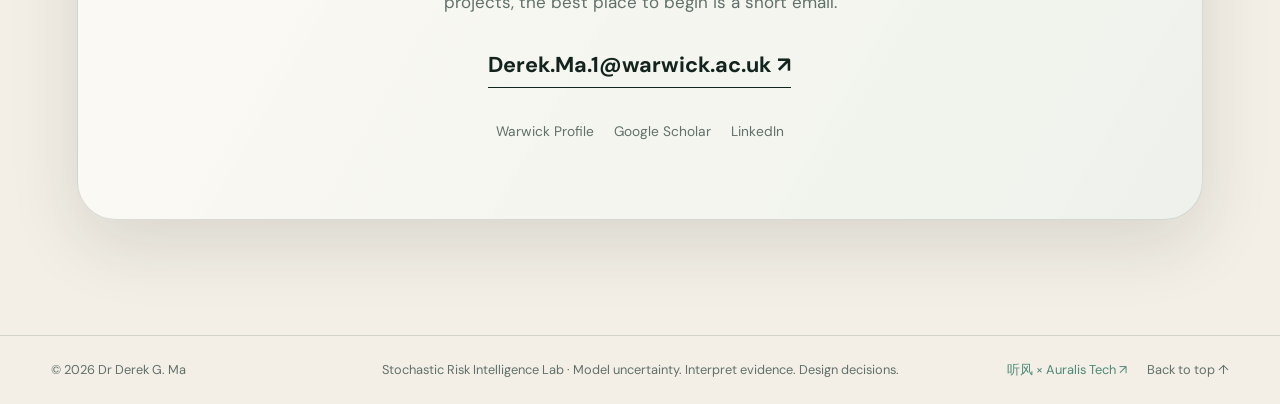
==== commit 931e0268: "Keep mobile gradient headline intact" ====
--- a/index.html
+++ b/index.html
@@ -27,7 +27,7 @@
   <link rel="preconnect" href="https://fonts.googleapis.com">
   <link rel="preconnect" href="https://fonts.gstatic.com" crossorigin>
   <link href="https://fonts.googleapis.com/css2?family=DM+Sans:wght@400;500;600;700&amp;family=Newsreader:opsz,wght@6..72,500;6..72,600&amp;display=swap" rel="stylesheet">
-  <link rel="stylesheet" href="styles.css?v=20261025-3">
+  <link rel="stylesheet" href="styles.css?v=20261025-4">
 </head>
 <body>
   <a class="skip-link" href="#main" data-i18n="skipLink">Skip to content</a>
--- a/styles.css
+++ b/styles.css
@@ -451,6 +451,7 @@
   .hero { gap: 2rem; padding-top: 2.4rem; padding-bottom: 2.5rem; }
   h1 { font-size: clamp(2.6rem, 10.5vw, 3.2rem); line-height: 1.05; }
   .hero h1 br { display: none; }
+  .hero h1 .gradient-text { display: inline-block; }
   .hero-tagline { margin-top: 1rem; font-size: 1.02rem; }
   .hero-lede { margin-top: 0.65rem; font-size: 0.96rem; line-height: 1.55; }
   .hero-actions { display: grid; grid-template-columns: repeat(2, minmax(0, 1fr)); gap: 0.55rem; margin-top: 1.3rem; }
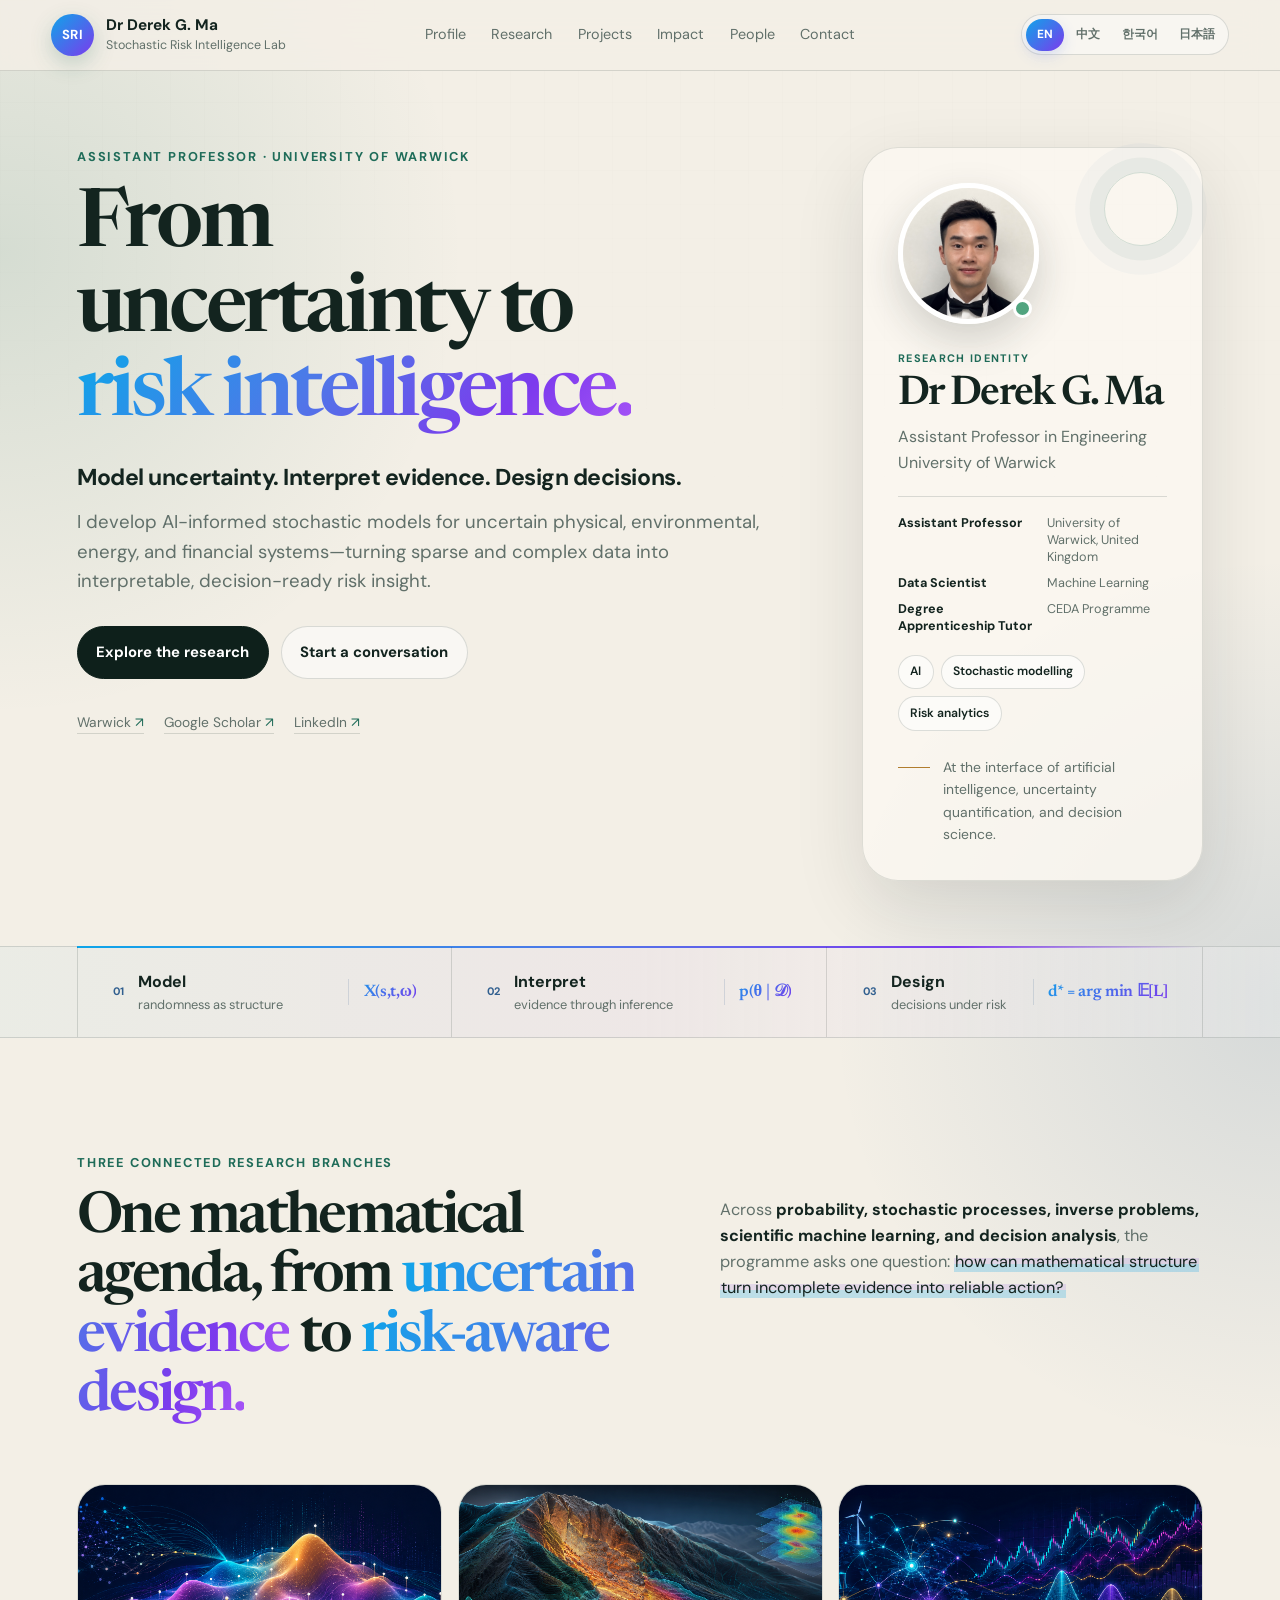
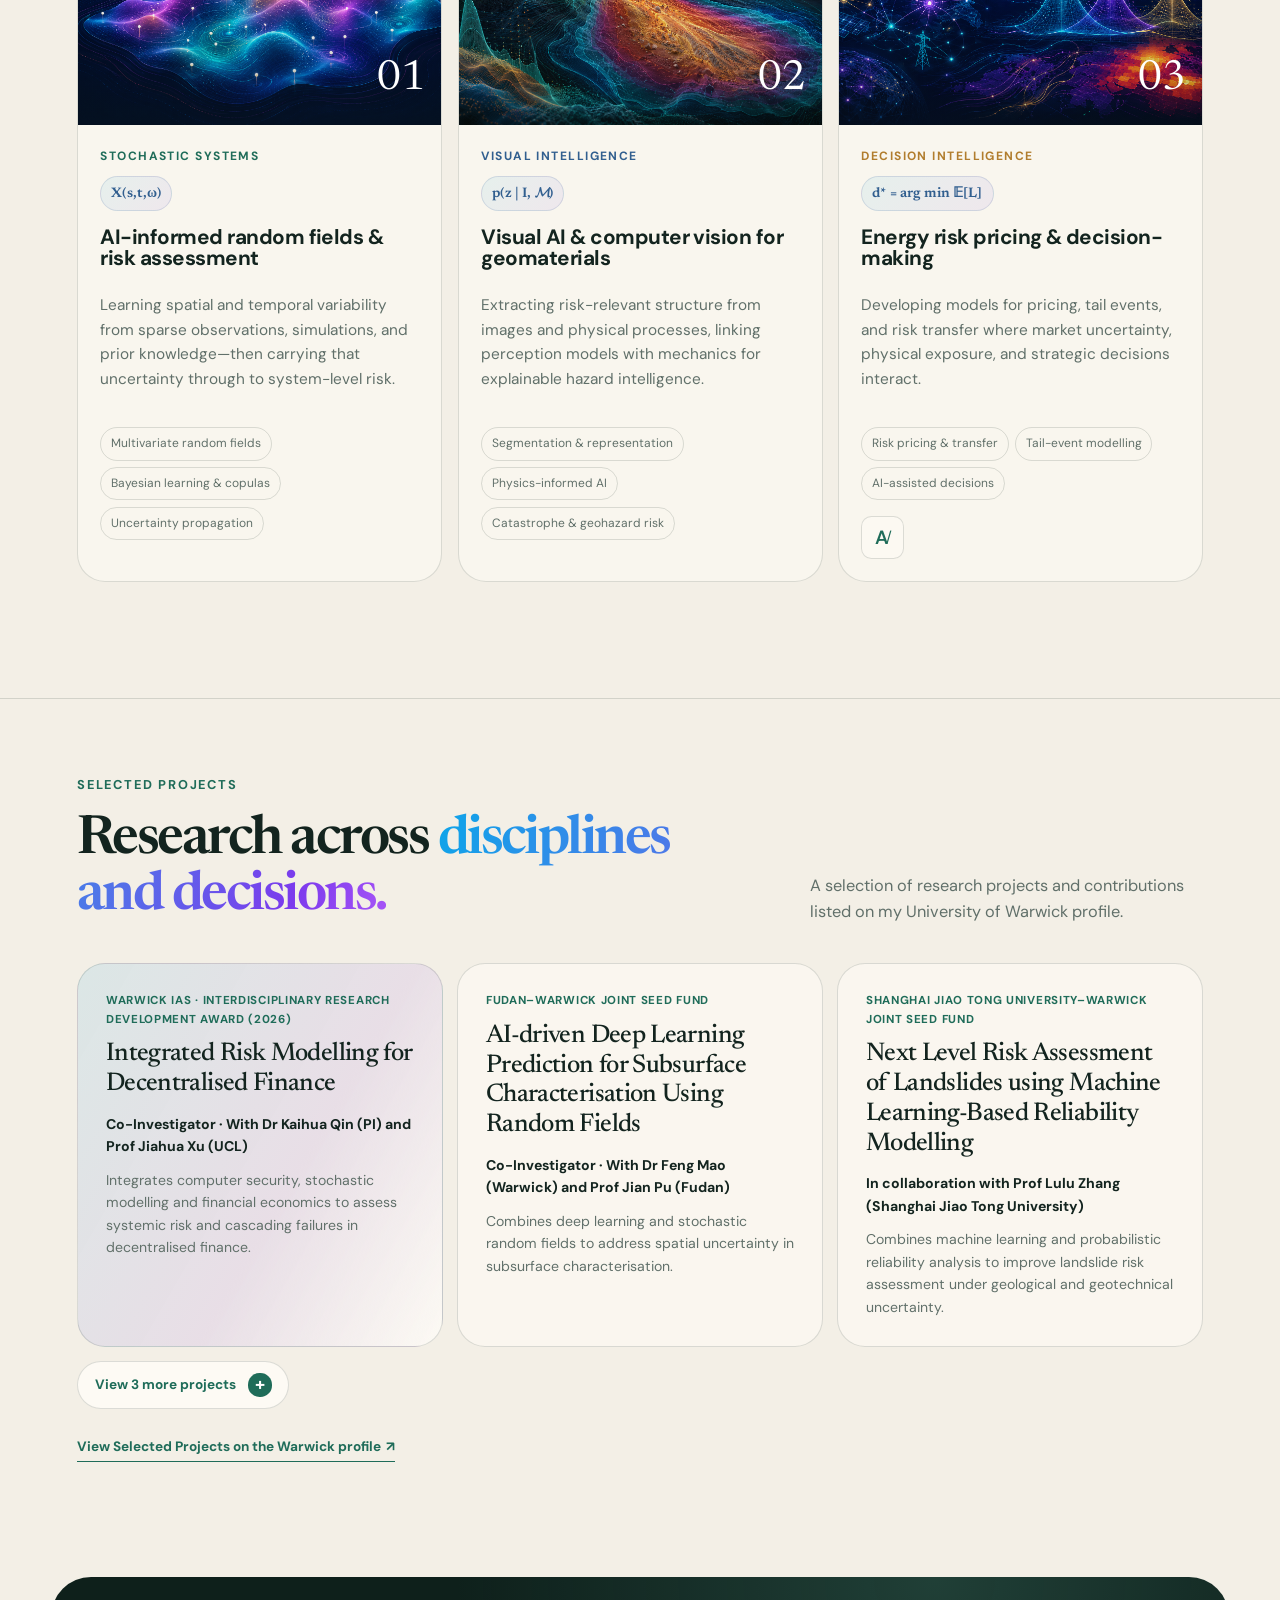
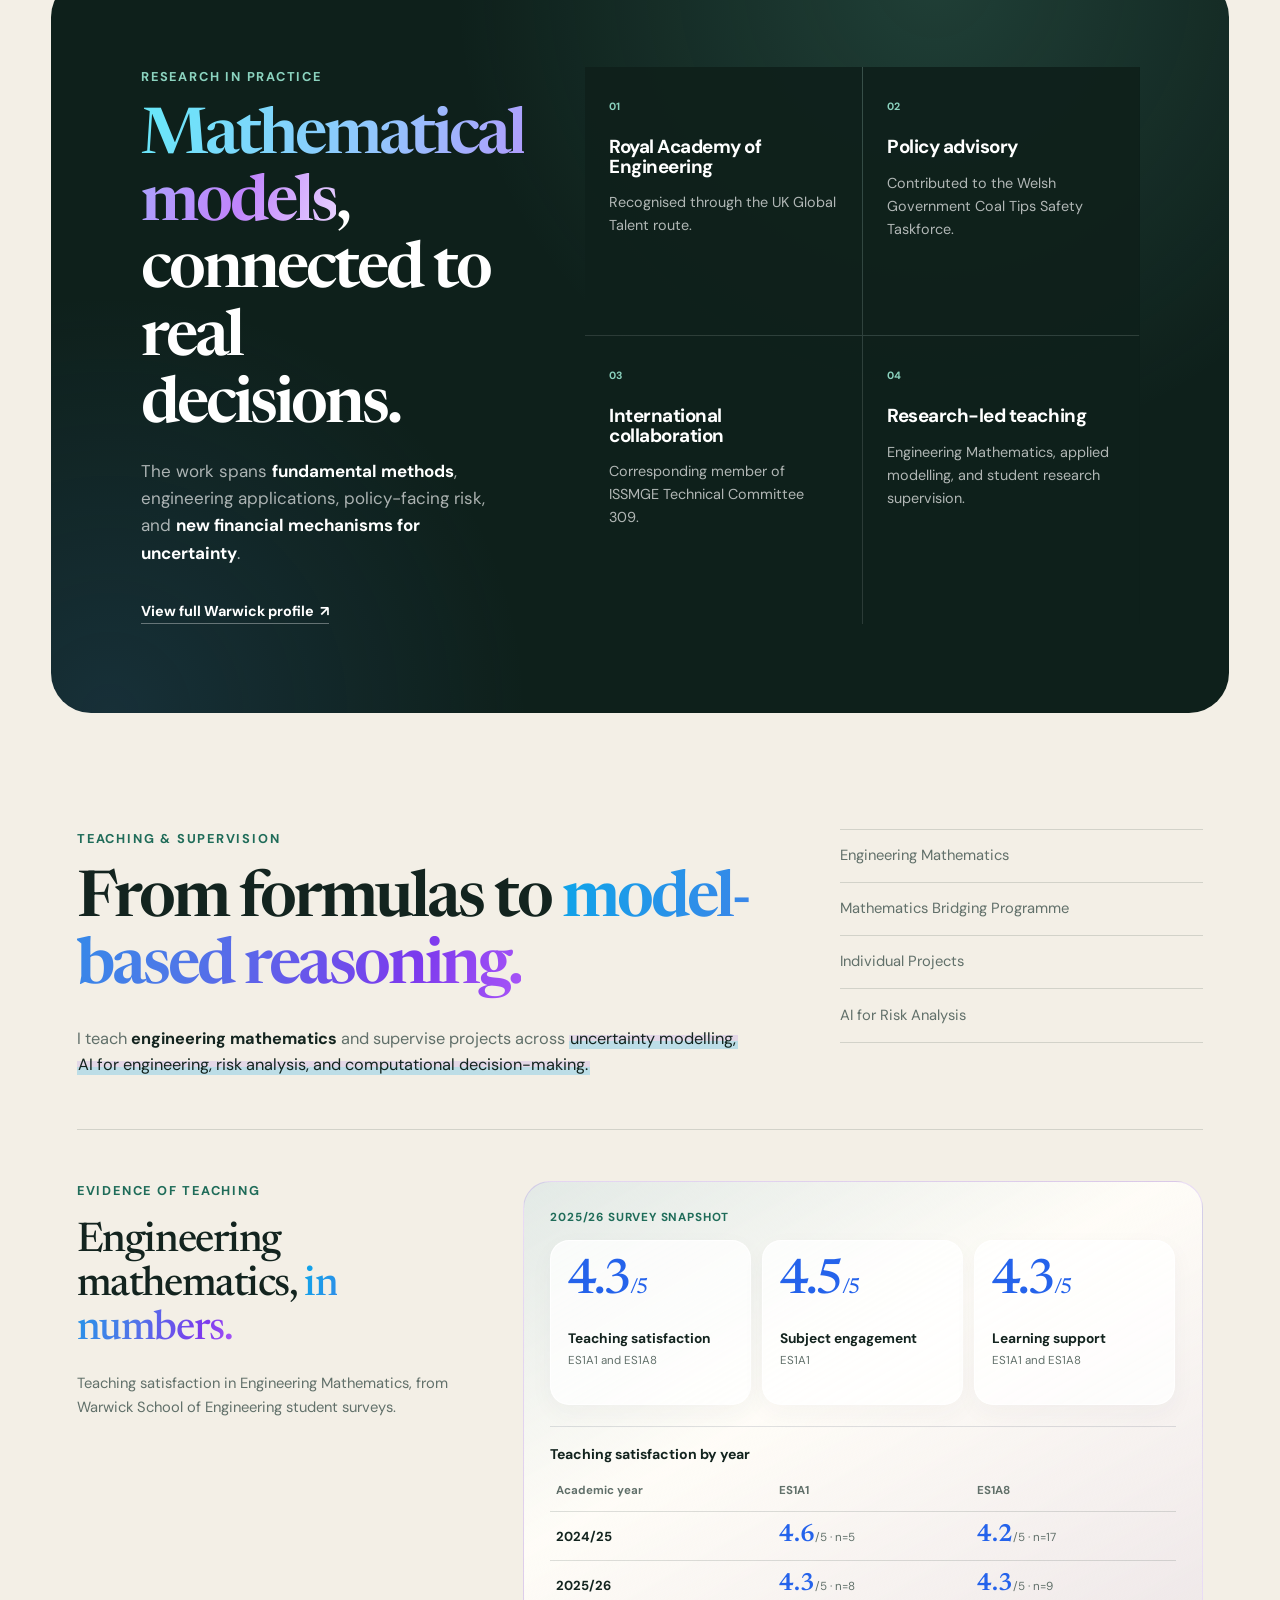
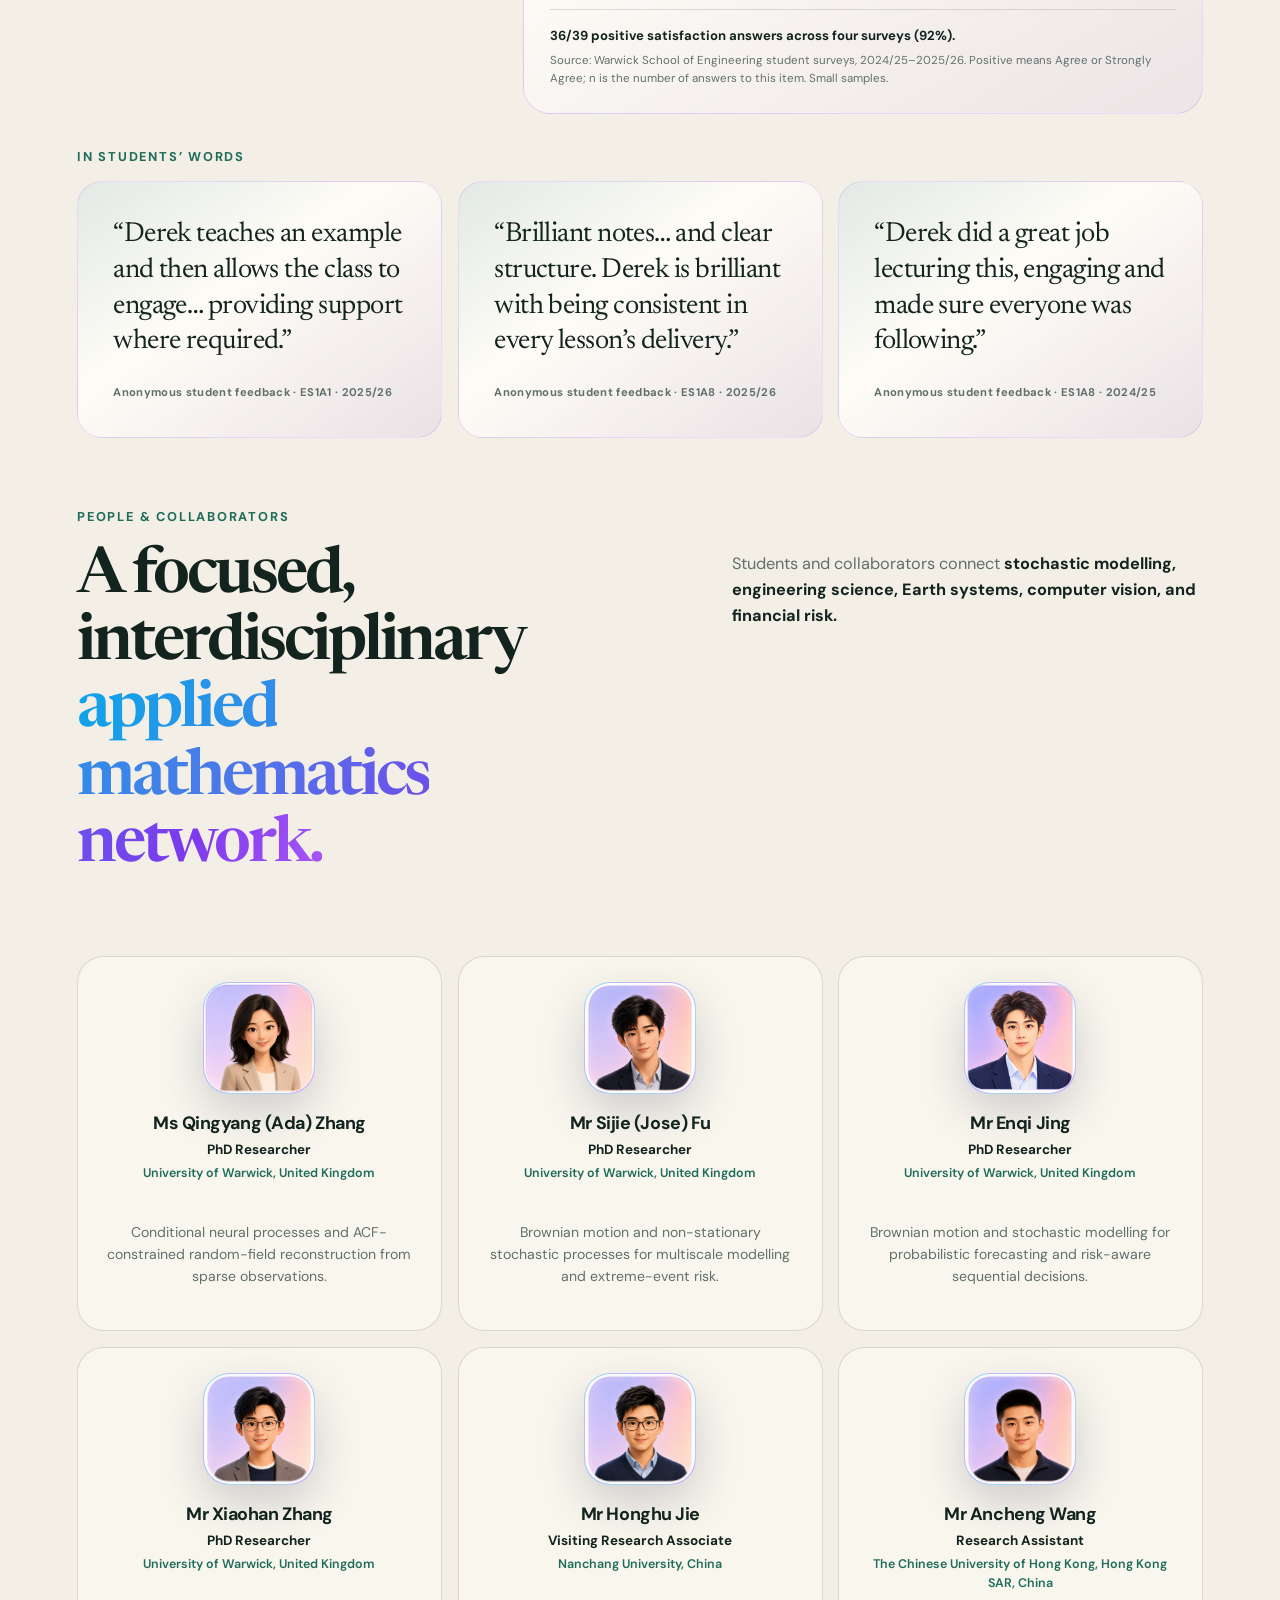
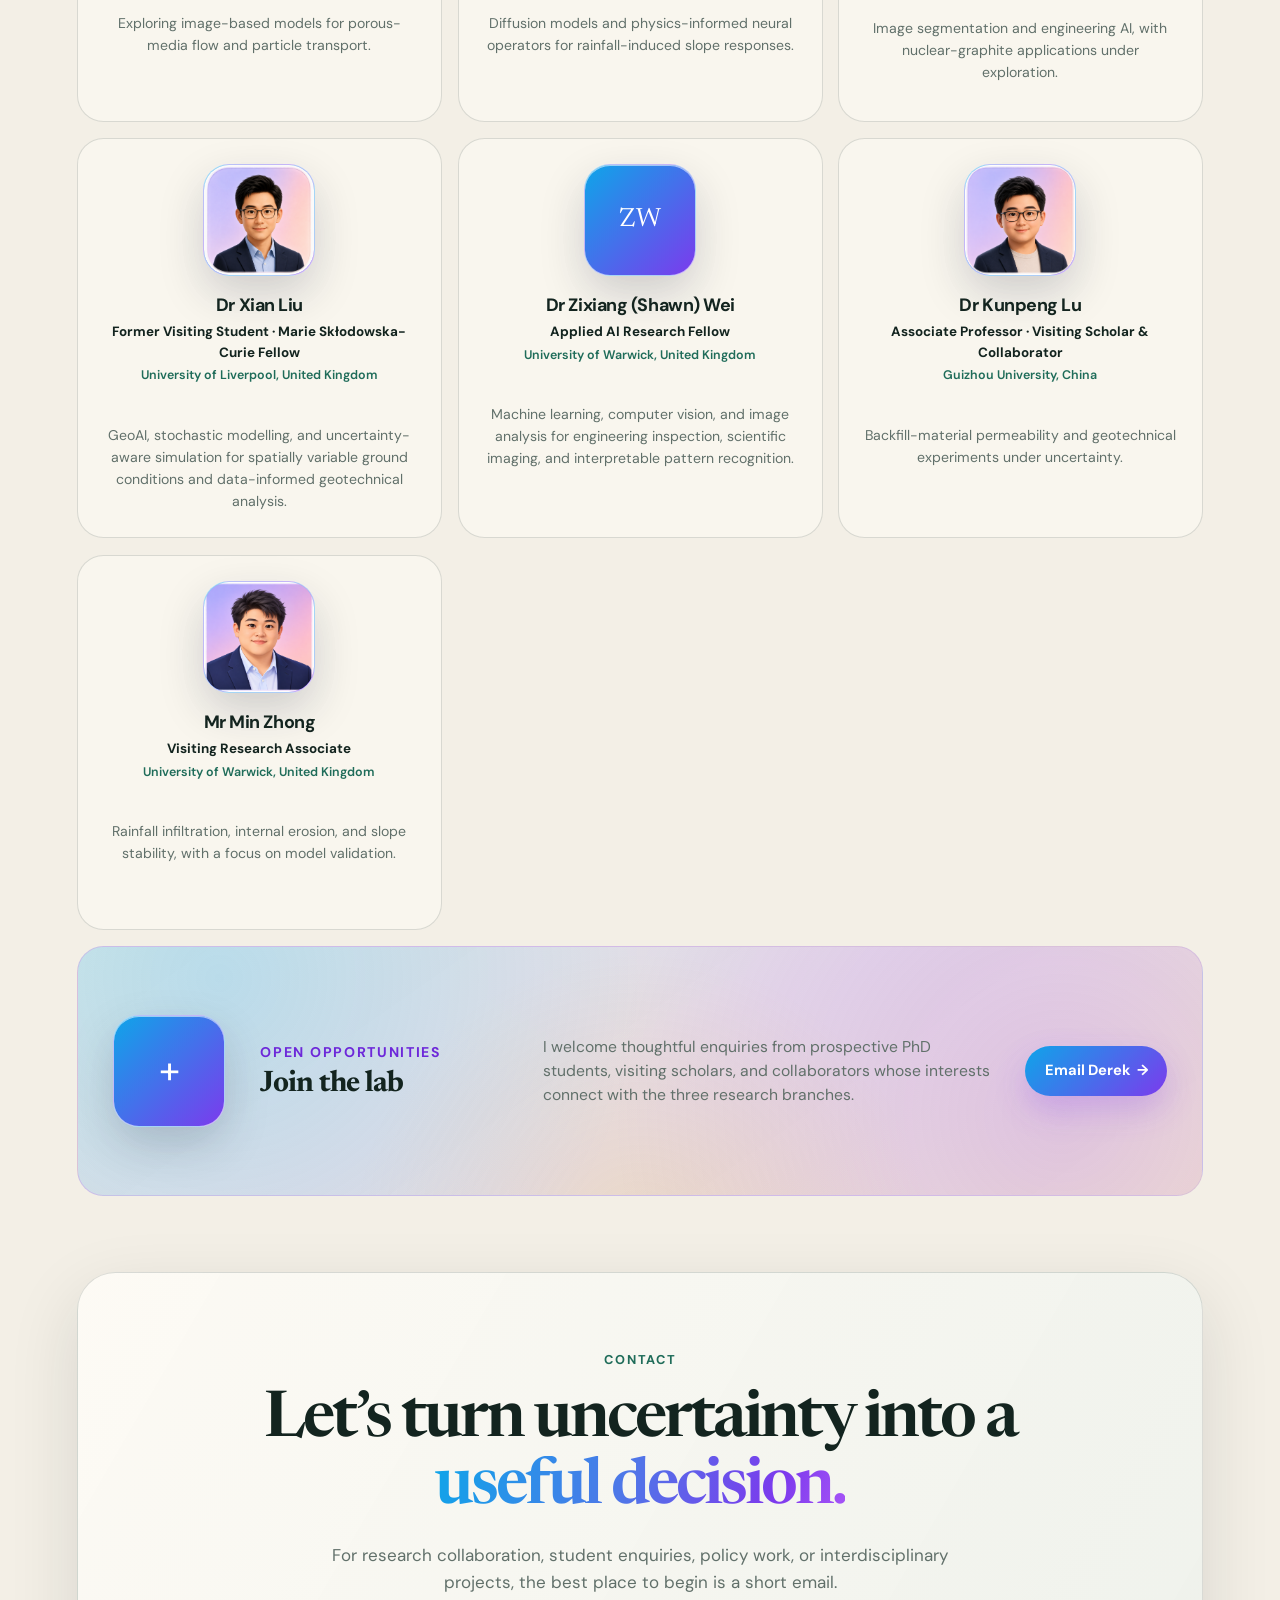
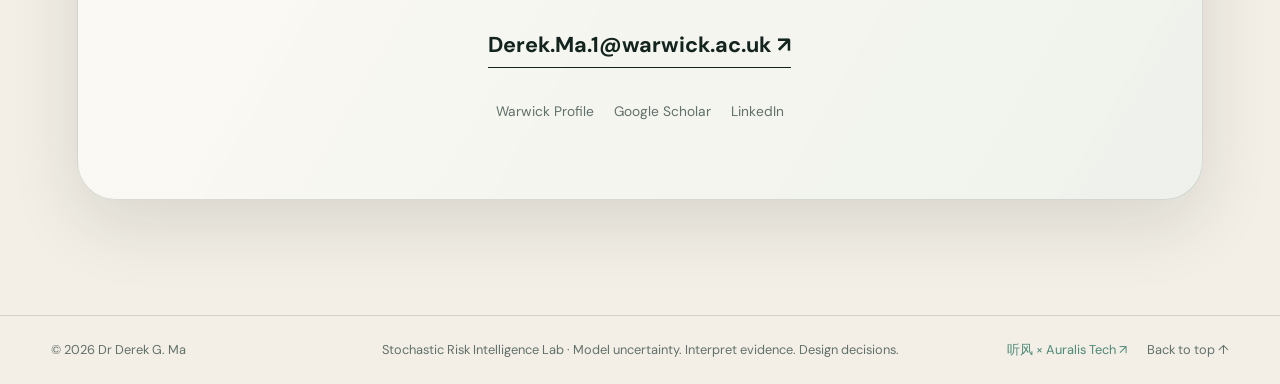
==== commit 008165a3: "Refine Auralis entry and trading preview" ====
--- a/index.html
+++ b/index.html
@@ -27,7 +27,7 @@
   <link rel="preconnect" href="https://fonts.googleapis.com">
   <link rel="preconnect" href="https://fonts.gstatic.com" crossorigin>
   <link href="https://fonts.googleapis.com/css2?family=DM+Sans:wght@400;500;600;700&amp;family=Newsreader:opsz,wght@6..72,500;6..72,600&amp;display=swap" rel="stylesheet">
-  <link rel="stylesheet" href="styles.css?v=20261025-4">
+  <link rel="stylesheet" href="styles.css?v=20261025-5">
 </head>
 <body>
   <a class="skip-link" href="#main" data-i18n="skipLink">Skip to content</a>
@@ -166,10 +166,8 @@
               <li data-i18n="branch3Item2">Tail-event modelling</li>
               <li data-i18n="branch3Item3">AI-assisted decisions</li>
             </ul>
-            <a class="research-trading-entry" href="algorithmic-trading.html" data-language-link>
+            <a class="research-trading-entry" href="algorithmic-trading.html" aria-label="听风 × Auralis Tech" data-i18n-aria-label="researchTradingEntryLabel" data-language-link>
               <span class="research-trading-mark" aria-hidden="true">A<span>/</span></span>
-              <span class="research-trading-copy"><strong>听风 × Auralis Tech</strong><small data-i18n="researchTradingEntry">Algorithmic trading research</small></span>
-              <span class="research-trading-arrow" aria-hidden="true">↗</span>
             </a>
           </div>
         </article>
@@ -335,7 +333,7 @@
     </div>
   </footer>
 
-  <script src="script.js?v=20261025-3"></script>
+  <script src="script.js?v=20261025-5"></script>
   <!-- Privacy-first, cookie-free traffic analytics -->
   <script type="module" src="https://static.cloudflareinsights.com/beacon.min.js" data-cf-beacon='{"token":"dd8bb9dc8ca24692b1eb5237329e5405"}'></script>
 </body>
--- a/styles.css
+++ b/styles.css
@@ -281,15 +281,11 @@
 .research-content li { padding: 0.38rem 0.6rem; border: 1px solid var(--line); border-radius: 999px; color: var(--muted); font-size: 0.75rem; }
 .branch-two .branch-label { color: var(--blue); }
 .branch-three .branch-label { color: var(--gold); }
-.research-trading-entry { display: grid; grid-template-columns: 2.3rem minmax(0, 1fr) auto; align-items: center; gap: 0.75rem; min-height: 3.7rem; margin-top: 1.2rem; padding: 0.55rem 0.7rem; border: 1px solid #263a2c; border-radius: 0.9rem; color: #f7faf7; background: #0b100d; transition: border-color 160ms ease, transform 160ms ease; }
-.research-trading-entry:hover { border-color: #00f554; transform: translateY(-2px); }
-.research-trading-entry:focus-visible { outline: 3px solid rgba(0, 245, 84, 0.35); outline-offset: 3px; }
-.research-trading-mark { display: flex; align-items: center; justify-content: center; width: 2.3rem; height: 2.3rem; border: 1px solid rgba(0, 245, 84, 0.34); color: #00f554; font-family: "DM Sans", sans-serif; font-size: 1.25rem; font-weight: 600; letter-spacing: -0.12em; line-height: 1; }
+.research-trading-entry { display: inline-flex; align-items: center; justify-content: center; min-width: 2.65rem; min-height: 2.65rem; margin-top: 1rem; border: 1px solid var(--line); border-radius: 0.65rem; color: var(--green); background: rgba(255, 253, 248, 0.42); transition: border-color 160ms ease, color 160ms ease, transform 160ms ease; }
+.research-trading-entry:hover { border-color: var(--green); color: var(--ink); transform: translateY(-2px); }
+.research-trading-entry:focus-visible { outline: 3px solid rgba(31, 108, 89, 0.25); outline-offset: 3px; }
+.research-trading-mark { display: flex; align-items: center; justify-content: center; width: 2.25rem; height: 2.25rem; font-family: "DM Sans", sans-serif; font-size: 1.2rem; font-weight: 600; letter-spacing: -0.12em; line-height: 1; }
 .research-trading-mark span { font-size: 0.78em; font-weight: 400; }
-.research-trading-copy { display: flex; flex-direction: column; min-width: 0; line-height: 1.25; }
-.research-trading-copy strong { overflow-wrap: anywhere; font-size: 0.78rem; letter-spacing: 0.02em; }
-.research-trading-copy small { margin-top: 0.18rem; color: #a4aea7; font-size: 0.69rem; }
-.research-trading-arrow { align-self: start; color: #00f554; font-size: 1rem; }
 
 .projects-section { padding-top: clamp(3rem, 6vw, 6rem); border-top: 1px solid var(--line); }
 .projects-section .section-intro { max-width: none; grid-template-columns: minmax(0, 1.25fr) minmax(250px, 0.75fr); align-items: end; margin-bottom: clamp(1.5rem, 3vw, 2.5rem); }
@@ -511,7 +507,8 @@
   .join-card .branch-label { margin: 0; }
   .join-card > p:not(.branch-label) { margin-top: 0.8rem; font-size: 0.9rem; }
   .join-button { justify-self: start; margin-top: 0.8rem; }
-  .scroll-reveal { opacity: 1; filter: none; transform: none; transition: none; }
+  .scroll-reveal { opacity: 0.8; filter: none; transform: translateY(18px); transition: opacity 450ms ease, transform 450ms cubic-bezier(0.22, 1, 0.36, 1); }
+  .scroll-reveal.is-visible { opacity: 1; transform: none; }
   .site-footer { grid-template-columns: 1fr; text-align: center; }
   .site-footer a { justify-self: center; }
 }
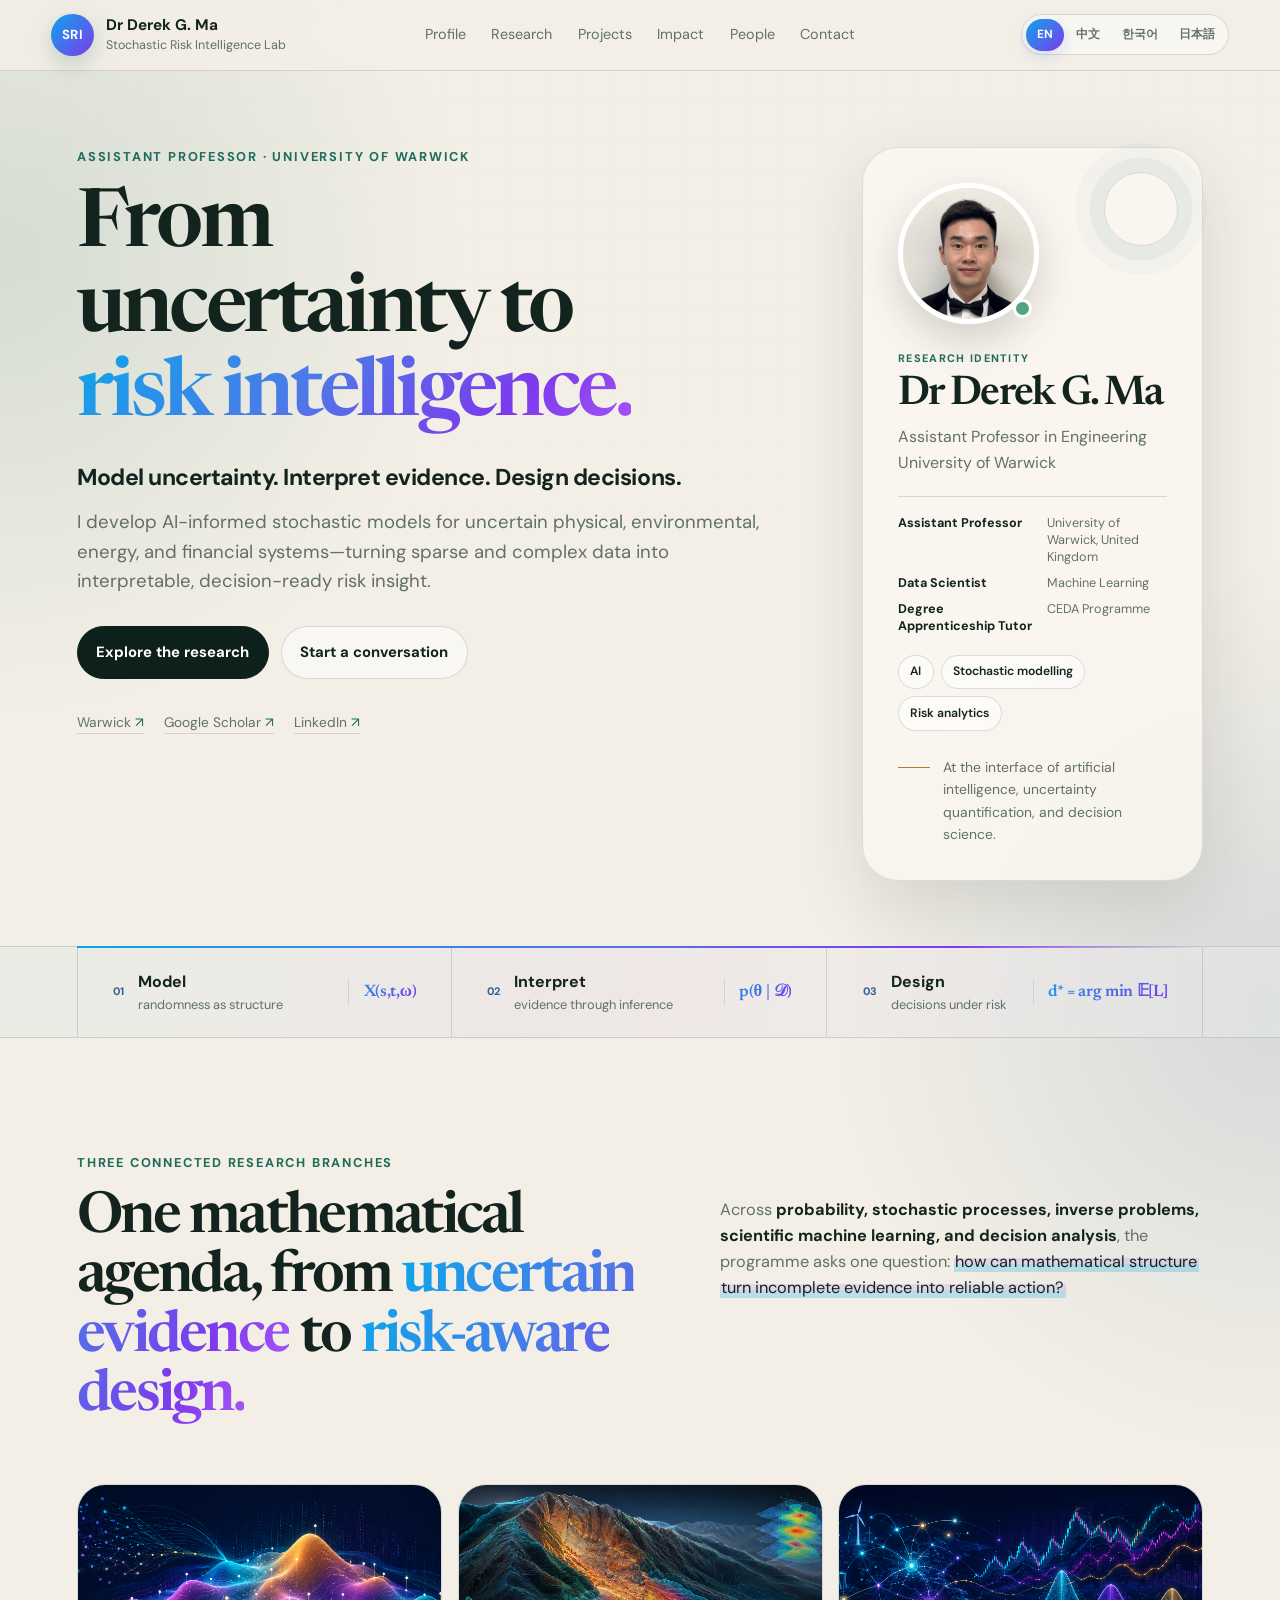
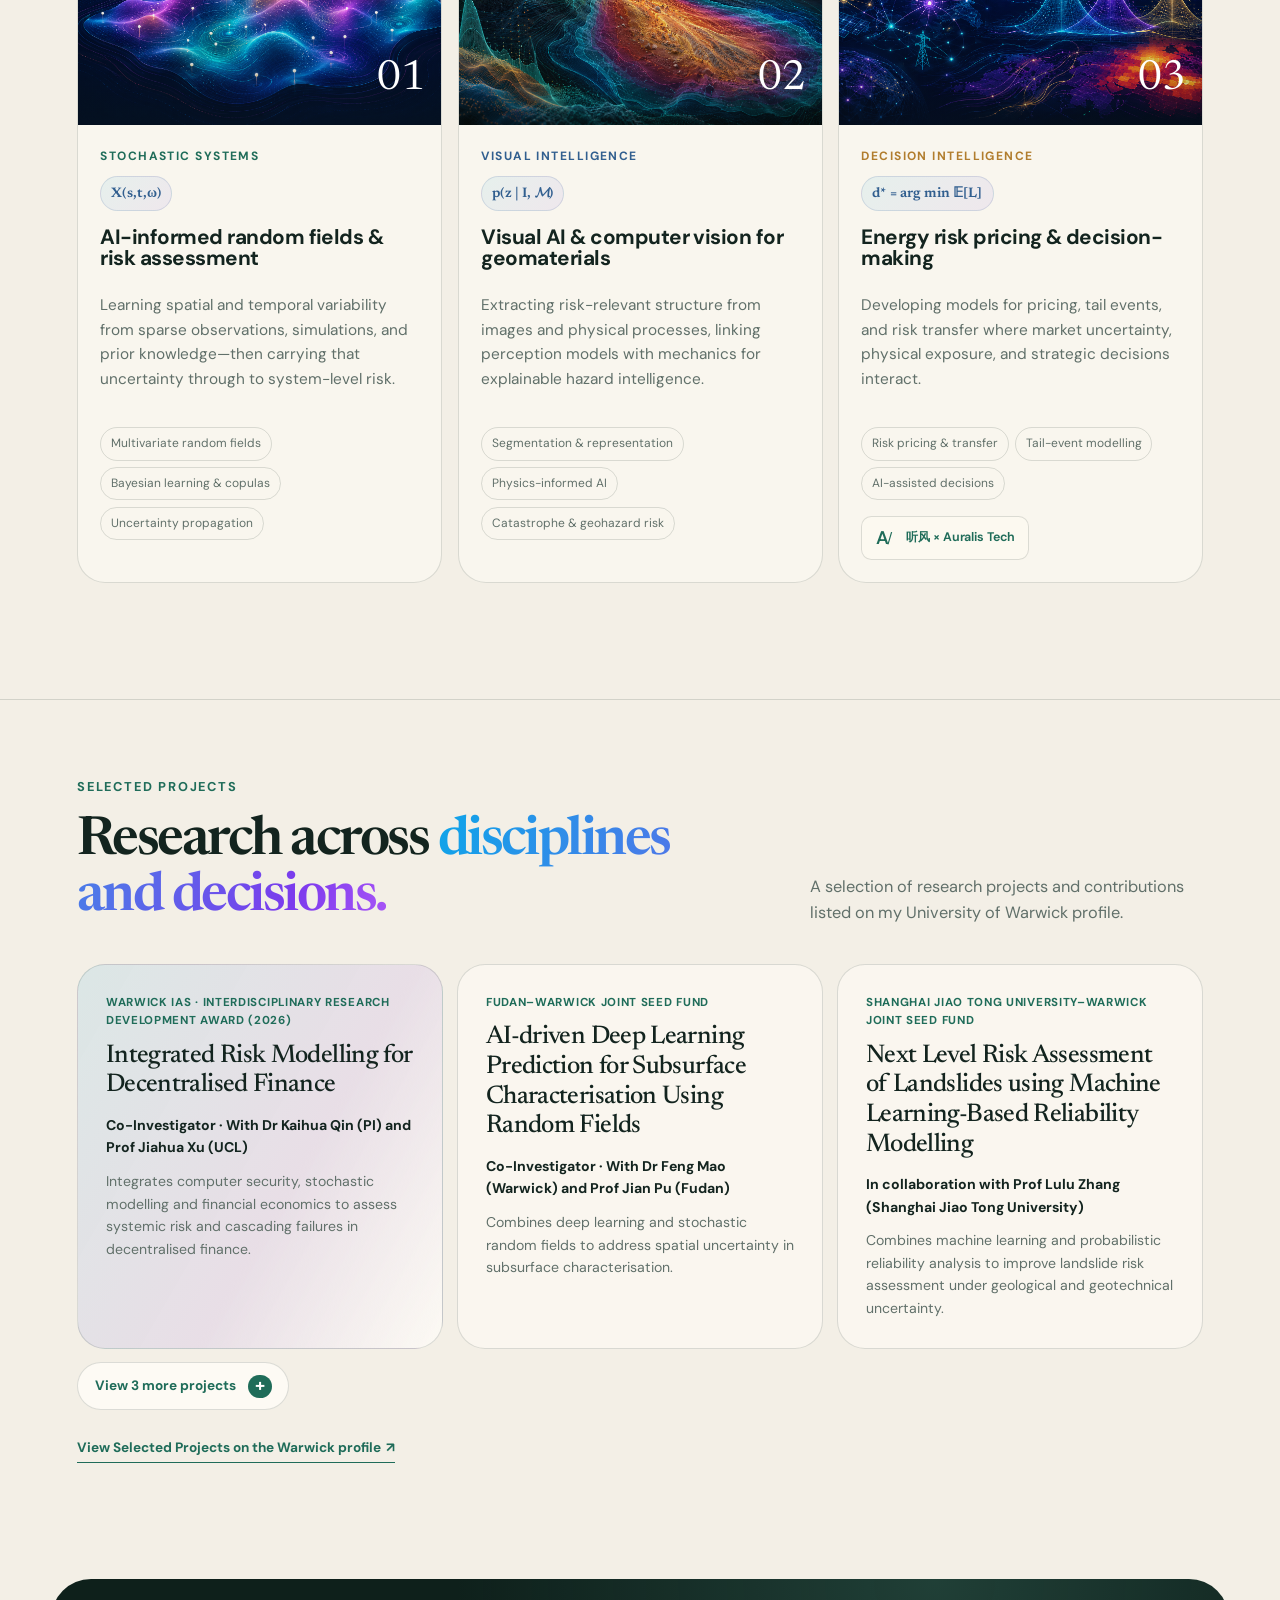
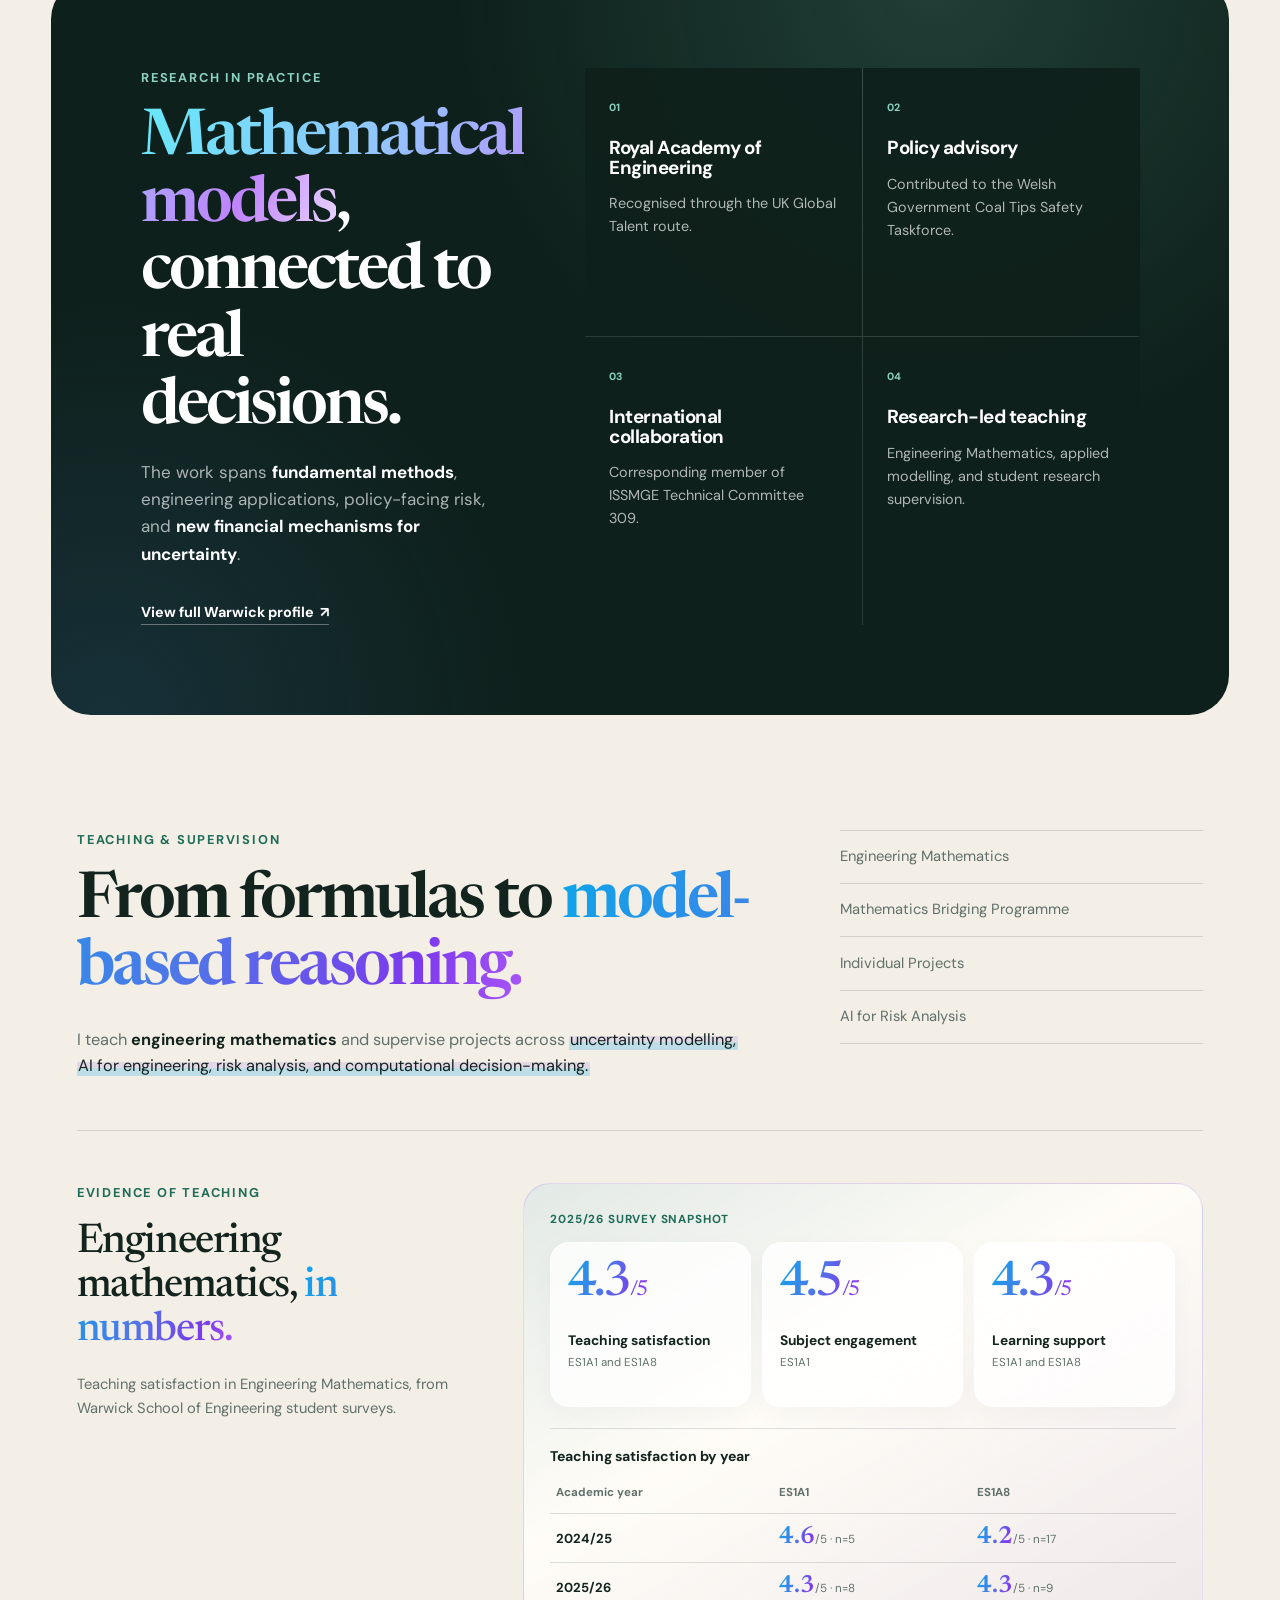
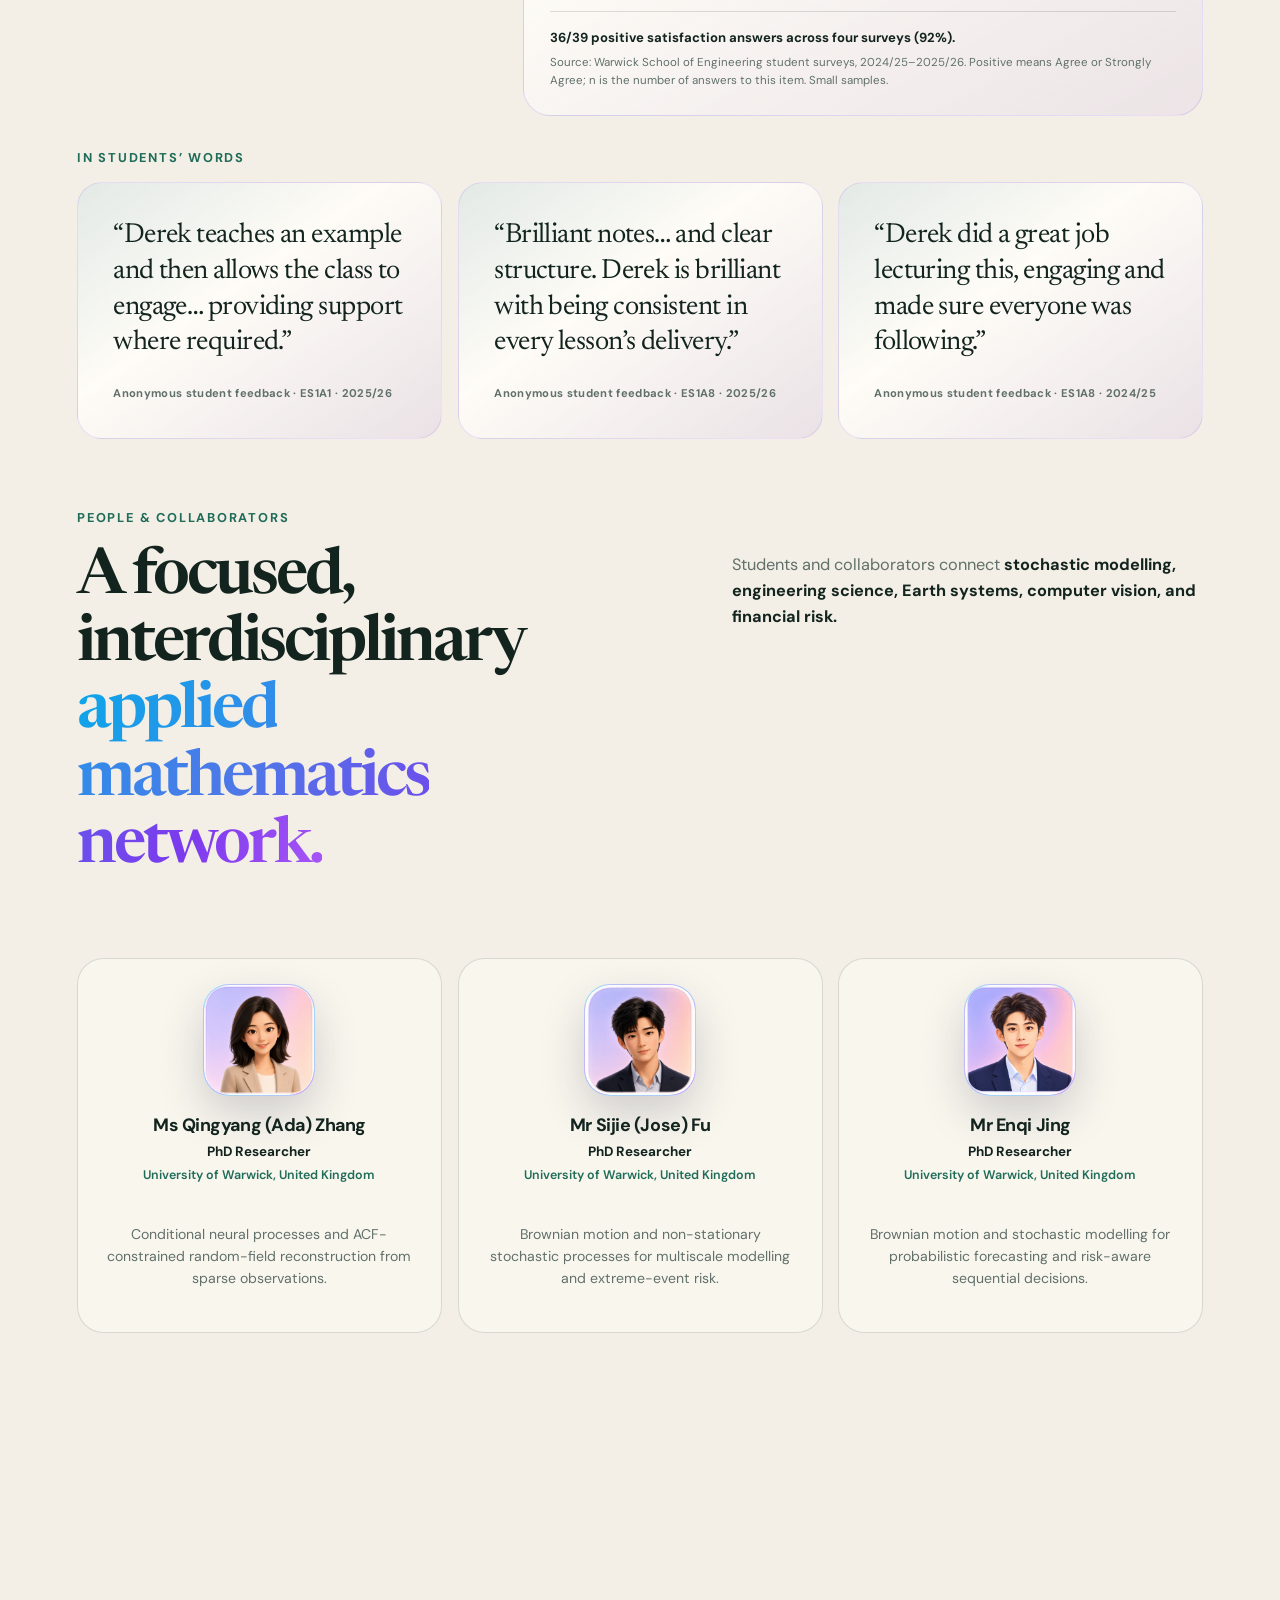
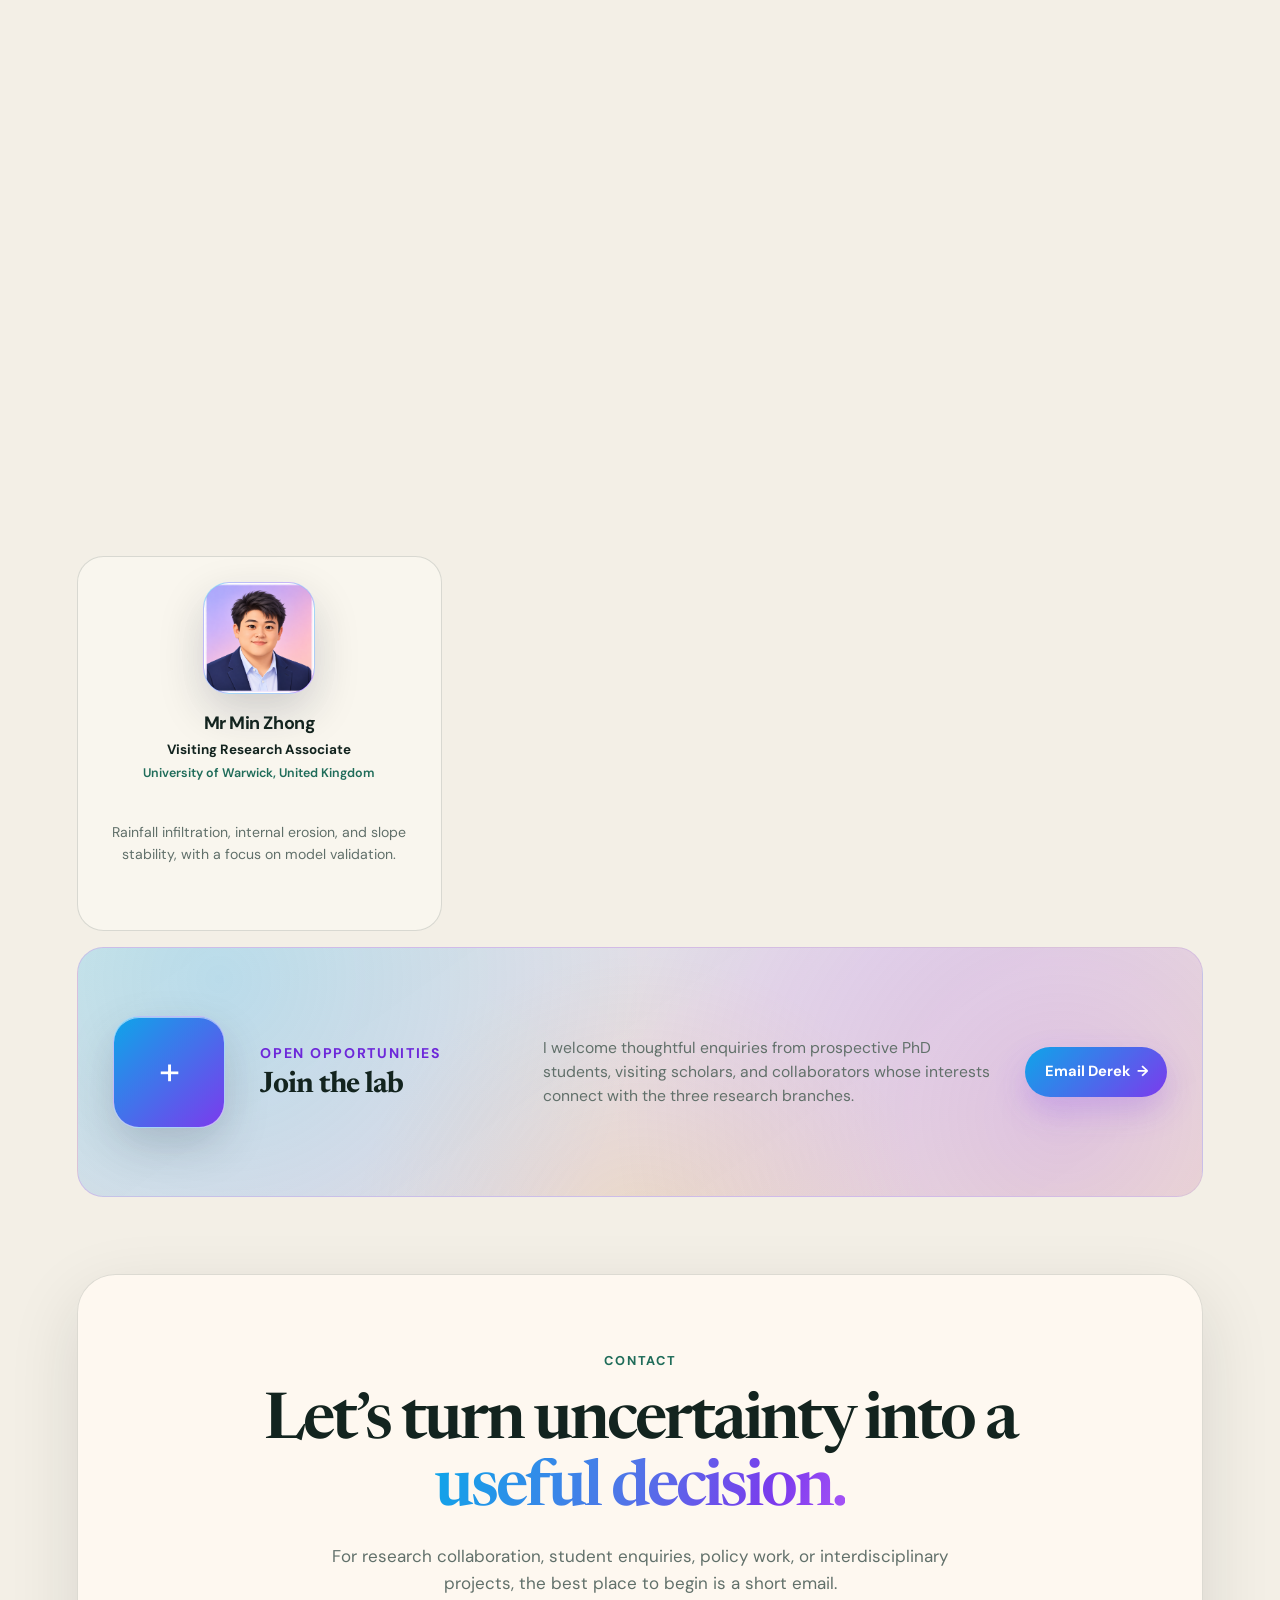
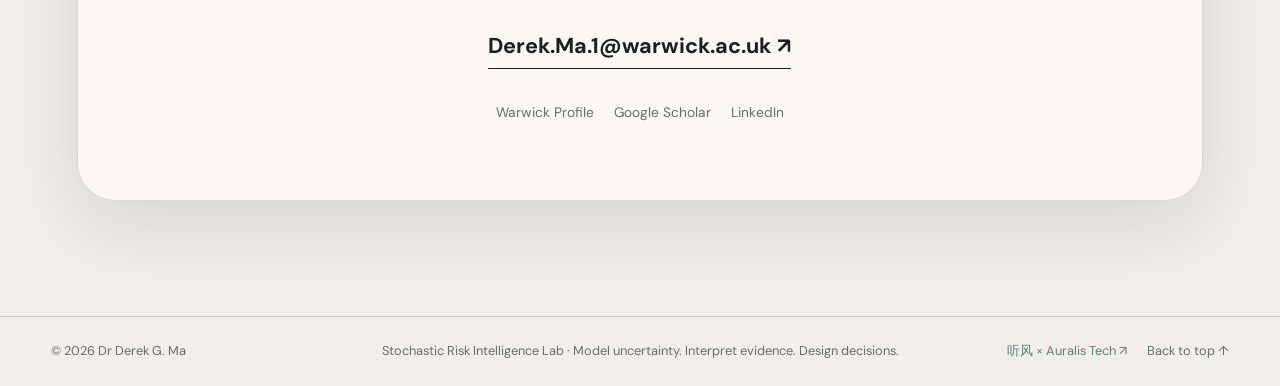
==== commit 60062b08: "Restore warm contact panel and gradient teaching scores" ====
--- a/index.html
+++ b/index.html
@@ -27,7 +27,7 @@
   <link rel="preconnect" href="https://fonts.googleapis.com">
   <link rel="preconnect" href="https://fonts.gstatic.com" crossorigin>
   <link href="https://fonts.googleapis.com/css2?family=DM+Sans:wght@400;500;600;700&amp;family=Newsreader:opsz,wght@6..72,500;6..72,600&amp;display=swap" rel="stylesheet">
-  <link rel="stylesheet" href="styles.css?v=20261025-5">
+  <link rel="stylesheet" href="styles.css?v=20261025-6">
 </head>
 <body>
   <a class="skip-link" href="#main" data-i18n="skipLink">Skip to content</a>
@@ -168,6 +168,7 @@
             </ul>
             <a class="research-trading-entry" href="algorithmic-trading.html" aria-label="听风 × Auralis Tech" data-i18n-aria-label="researchTradingEntryLabel" data-language-link>
               <span class="research-trading-mark" aria-hidden="true">A<span>/</span></span>
+              <span class="research-trading-name">听风 × Auralis Tech</span>
             </a>
           </div>
         </article>
@@ -333,7 +334,7 @@
     </div>
   </footer>
 
-  <script src="script.js?v=20261025-5"></script>
+  <script src="script.js?v=20261025-6"></script>
   <!-- Privacy-first, cookie-free traffic analytics -->
   <script type="module" src="https://static.cloudflareinsights.com/beacon.min.js" data-cf-beacon='{"token":"dd8bb9dc8ca24692b1eb5237329e5405"}'></script>
 </body>
--- a/styles.css
+++ b/styles.css
@@ -281,11 +281,12 @@
 .research-content li { padding: 0.38rem 0.6rem; border: 1px solid var(--line); border-radius: 999px; color: var(--muted); font-size: 0.75rem; }
 .branch-two .branch-label { color: var(--blue); }
 .branch-three .branch-label { color: var(--gold); }
-.research-trading-entry { display: inline-flex; align-items: center; justify-content: center; min-width: 2.65rem; min-height: 2.65rem; margin-top: 1rem; border: 1px solid var(--line); border-radius: 0.65rem; color: var(--green); background: rgba(255, 253, 248, 0.42); transition: border-color 160ms ease, color 160ms ease, transform 160ms ease; }
+.research-trading-entry { display: inline-flex; align-items: center; justify-content: center; gap: 0.4rem; min-height: 2.65rem; margin-top: 1rem; padding: 0.25rem 0.8rem 0.25rem 0.25rem; border: 1px solid var(--line); border-radius: 0.65rem; color: var(--green); background: rgba(255, 250, 242, 0.62); transition: border-color 160ms ease, color 160ms ease, transform 160ms ease; }
 .research-trading-entry:hover { border-color: var(--green); color: var(--ink); transform: translateY(-2px); }
 .research-trading-entry:focus-visible { outline: 3px solid rgba(31, 108, 89, 0.25); outline-offset: 3px; }
-.research-trading-mark { display: flex; align-items: center; justify-content: center; width: 2.25rem; height: 2.25rem; font-family: "DM Sans", sans-serif; font-size: 1.2rem; font-weight: 600; letter-spacing: -0.12em; line-height: 1; }
+.research-trading-mark { display: flex; flex: 0 0 auto; align-items: center; justify-content: center; width: 2.1rem; height: 2.1rem; font-family: "DM Sans", sans-serif; font-size: 1.15rem; font-weight: 600; letter-spacing: -0.12em; line-height: 1; }
 .research-trading-mark span { font-size: 0.78em; font-weight: 400; }
+.research-trading-name { font-size: 0.78rem; font-weight: 650; letter-spacing: -0.01em; white-space: nowrap; }
 
 .projects-section { padding-top: clamp(3rem, 6vw, 6rem); border-top: 1px solid var(--line); }
 .projects-section .section-intro { max-width: none; grid-template-columns: minmax(0, 1.25fr) minmax(250px, 0.75fr); align-items: end; margin-bottom: clamp(1.5rem, 3vw, 2.5rem); }
@@ -343,7 +344,7 @@
 .evidence-metrics { display: grid; grid-template-columns: repeat(3, minmax(0, 1fr)); gap: 0.65rem; }
 .evidence-period { grid-column: 1 / -1; margin: 0 0 0.15rem; color: var(--green); font-size: 0.73rem; font-weight: 700; letter-spacing: 0.07em; text-transform: uppercase; }
 .evidence-metric { min-width: 0; min-height: 165px; padding: 1.05rem; border: 1px solid rgba(255, 255, 255, 0.9); border-radius: 1.2rem; background: rgba(255, 255, 255, 0.76); box-shadow: 0 8px 24px rgba(39, 55, 83, 0.04); }
-.evidence-metric strong { display: block; margin-bottom: 1.5rem; color: #2563eb; font-family: Newsreader, Georgia, serif; font-size: clamp(2.5rem, 3.8vw, 3.9rem); font-weight: 500; line-height: 1; letter-spacing: -0.05em; }
+.evidence-metric strong { display: block; width: fit-content; margin-bottom: 1.5rem; color: transparent; background: linear-gradient(110deg, #0ea5e9, #4f77e8 46%, #7c3aed 82%, #a855f7); background-clip: text; -webkit-background-clip: text; -webkit-text-fill-color: transparent; font-family: Newsreader, Georgia, serif; font-size: clamp(2.5rem, 3.8vw, 3.9rem); font-weight: 500; line-height: 1; letter-spacing: -0.05em; }
 .evidence-metric strong span { font-size: 0.45em; }
 .evidence-metric h4 { margin: 0 0 0.25rem; font-size: 0.86rem; line-height: 1.25; }
 .evidence-metric p { margin: 0; color: var(--muted); font-size: 0.72rem; }
@@ -353,7 +354,7 @@
 .survey-table th, .survey-table td { padding: 0.65rem 0.35rem; border-bottom: 1px solid var(--line); vertical-align: baseline; }
 .survey-table thead th { color: var(--muted); font-size: 0.72rem; font-weight: 700; }
 .survey-table tbody th { white-space: nowrap; font-size: 0.82rem; font-weight: 700; }
-.survey-table td strong { color: #2563eb; font-family: Newsreader, Georgia, serif; font-size: 1.55rem; font-weight: 600; line-height: 1; }
+.survey-table td strong { color: transparent; background: linear-gradient(110deg, #0ea5e9, #4f77e8 46%, #7c3aed 82%, #a855f7); background-clip: text; -webkit-background-clip: text; -webkit-text-fill-color: transparent; font-family: Newsreader, Georgia, serif; font-size: 1.55rem; font-weight: 600; line-height: 1; }
 .survey-table td span { white-space: nowrap; color: var(--muted); font-size: 0.73rem; }
 .survey-positive { margin: 0.95rem 0 0; color: var(--ink); font-size: 0.82rem; font-weight: 700; }
 .survey-source { margin: 0.4rem 0 0; color: var(--muted); font-size: 0.72rem; line-height: 1.5; }
@@ -385,7 +386,7 @@
 .join-button:hover { transform: translateY(-2px); box-shadow: 0 18px 40px rgba(124, 58, 237, 0.3); }
 
 .contact-section { padding-top: clamp(1rem, 2vw, 2rem); }
-.contact-card { max-width: 1180px; margin: 0 auto; padding: clamp(2rem, 6vw, 5.2rem); border: 1px solid var(--line); border-radius: 2.4rem; background: linear-gradient(120deg, rgba(255, 253, 248, 0.78), rgba(237, 242, 237, 0.8)); box-shadow: var(--shadow); text-align: center; }
+.contact-card { max-width: 1180px; margin: 0 auto; padding: clamp(2rem, 6vw, 5.2rem); border: 1px solid var(--line); border-radius: 2.4rem; background: rgba(255, 250, 242, 0.86); box-shadow: var(--shadow); text-align: center; }
 .contact-card h2 { max-width: 900px; margin-inline: auto; }
 .contact-card > p:not(.eyebrow) { max-width: 680px; margin: 1.2rem auto 0; color: var(--muted); }
 .contact-email { display: inline-flex; gap: 0.4rem; margin-top: 2rem; padding-bottom: 0.25rem; border-bottom: 1px solid var(--ink); font-size: clamp(1rem, 2vw, 1.35rem); font-weight: 700; }
@@ -541,3 +542,7 @@
   .button:hover { transform: none; }
   .research-card:hover .research-visual img { transform: none; filter: none; }
 }
+
+@media (forced-colors: active) {
+  .evidence-metric strong, .survey-table td strong { color: CanvasText; background: none; -webkit-text-fill-color: CanvasText; }
+}
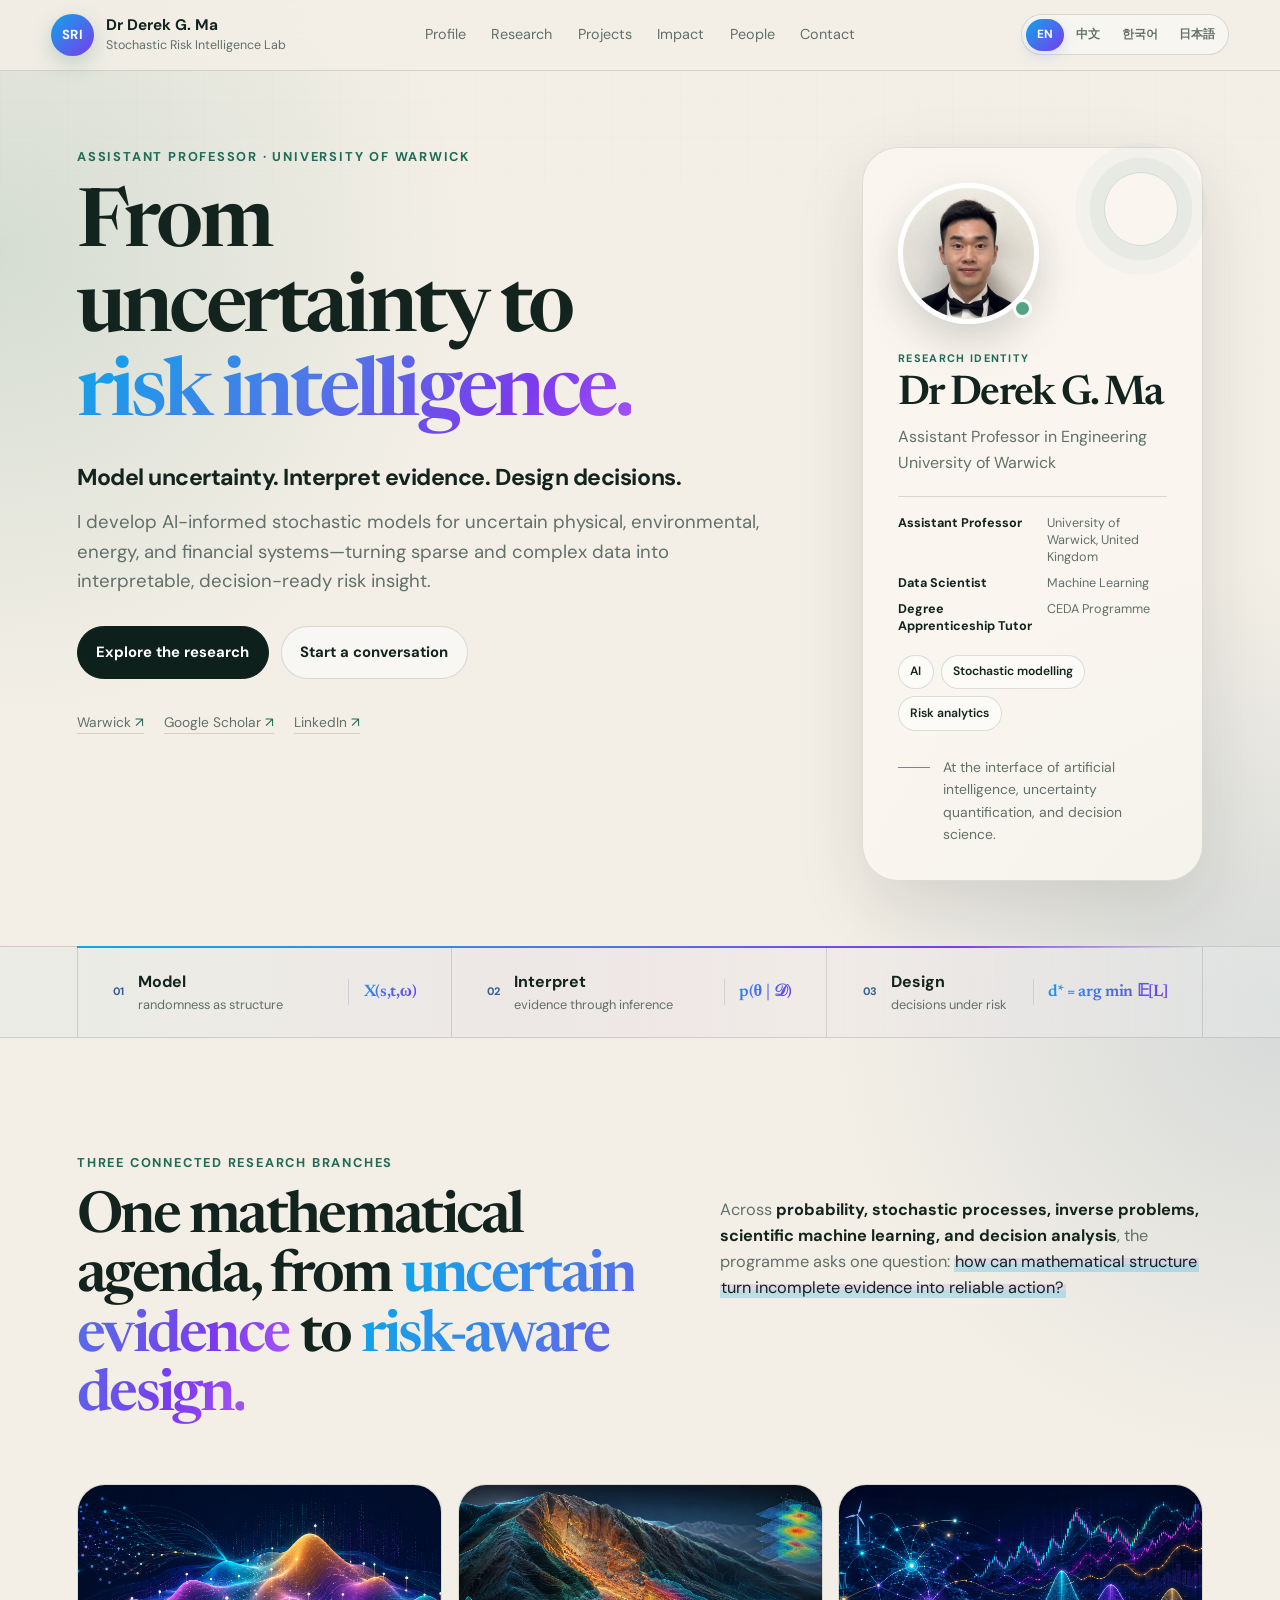
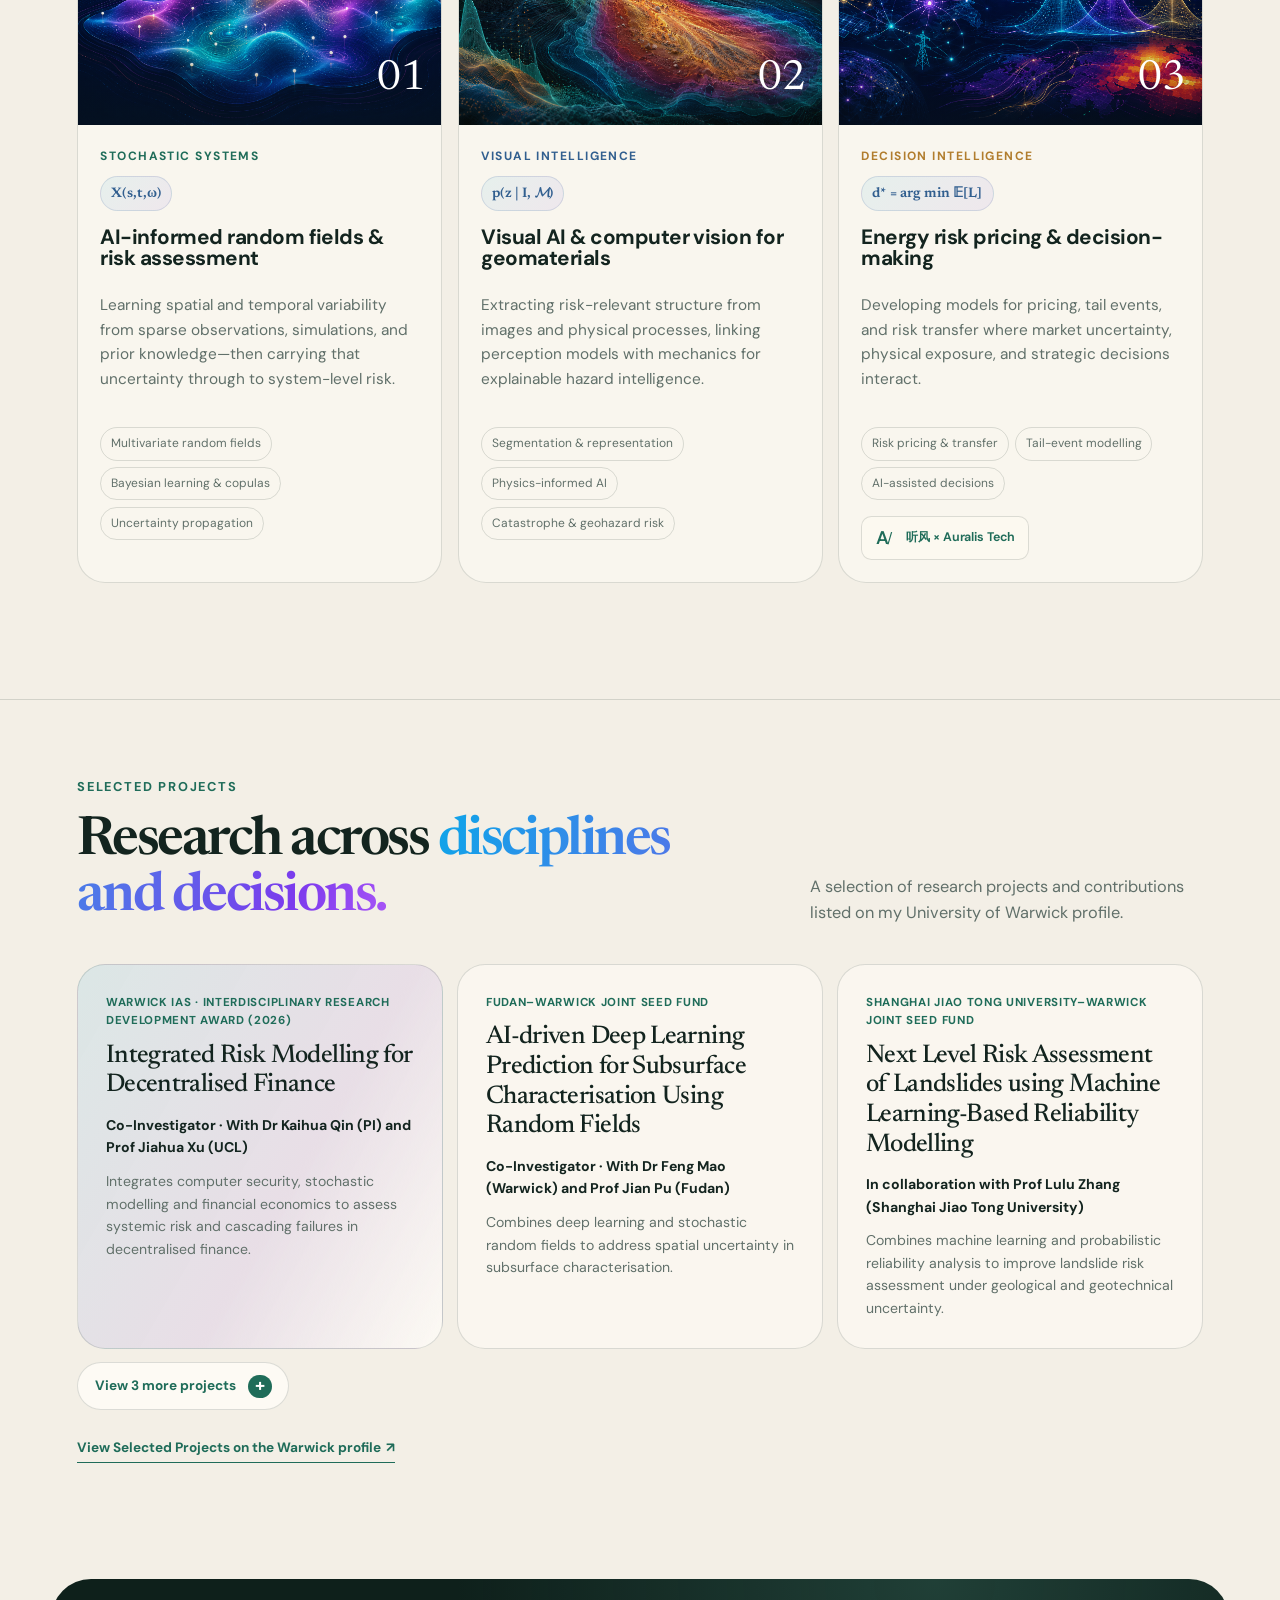
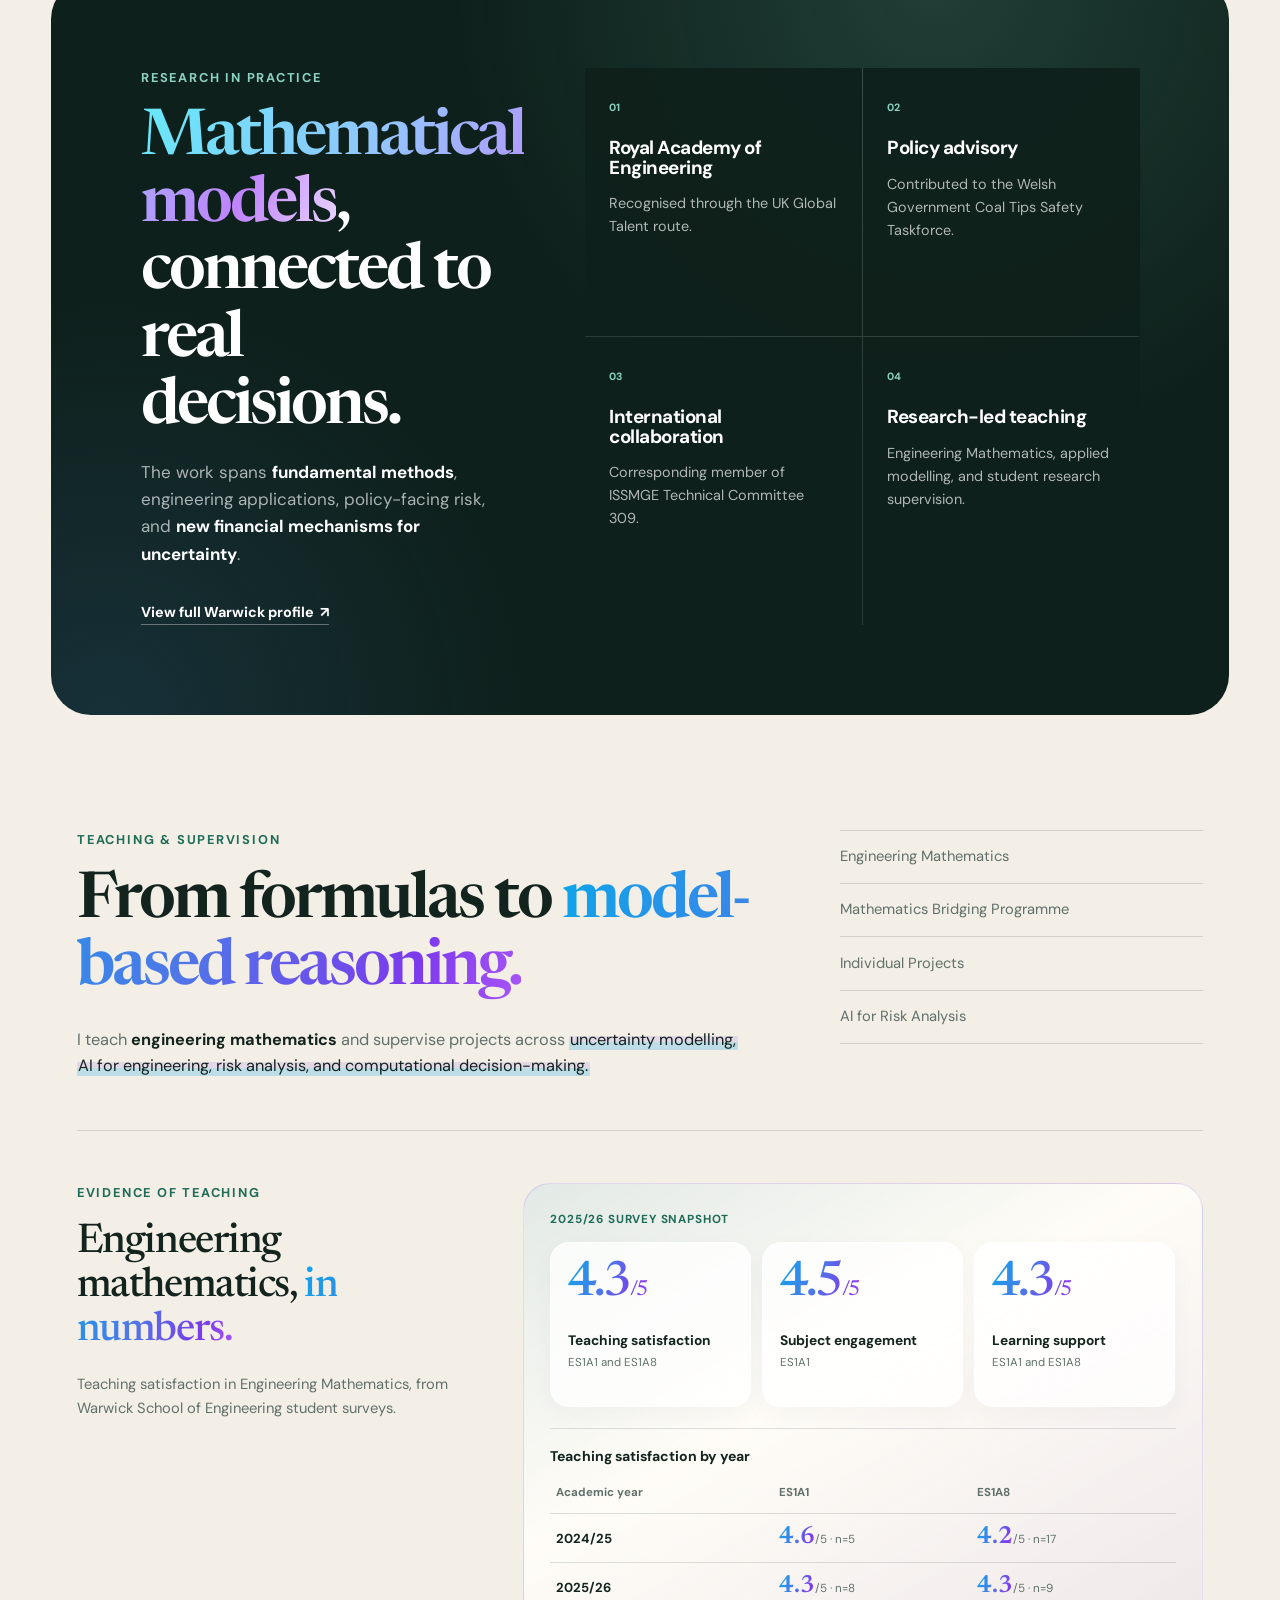
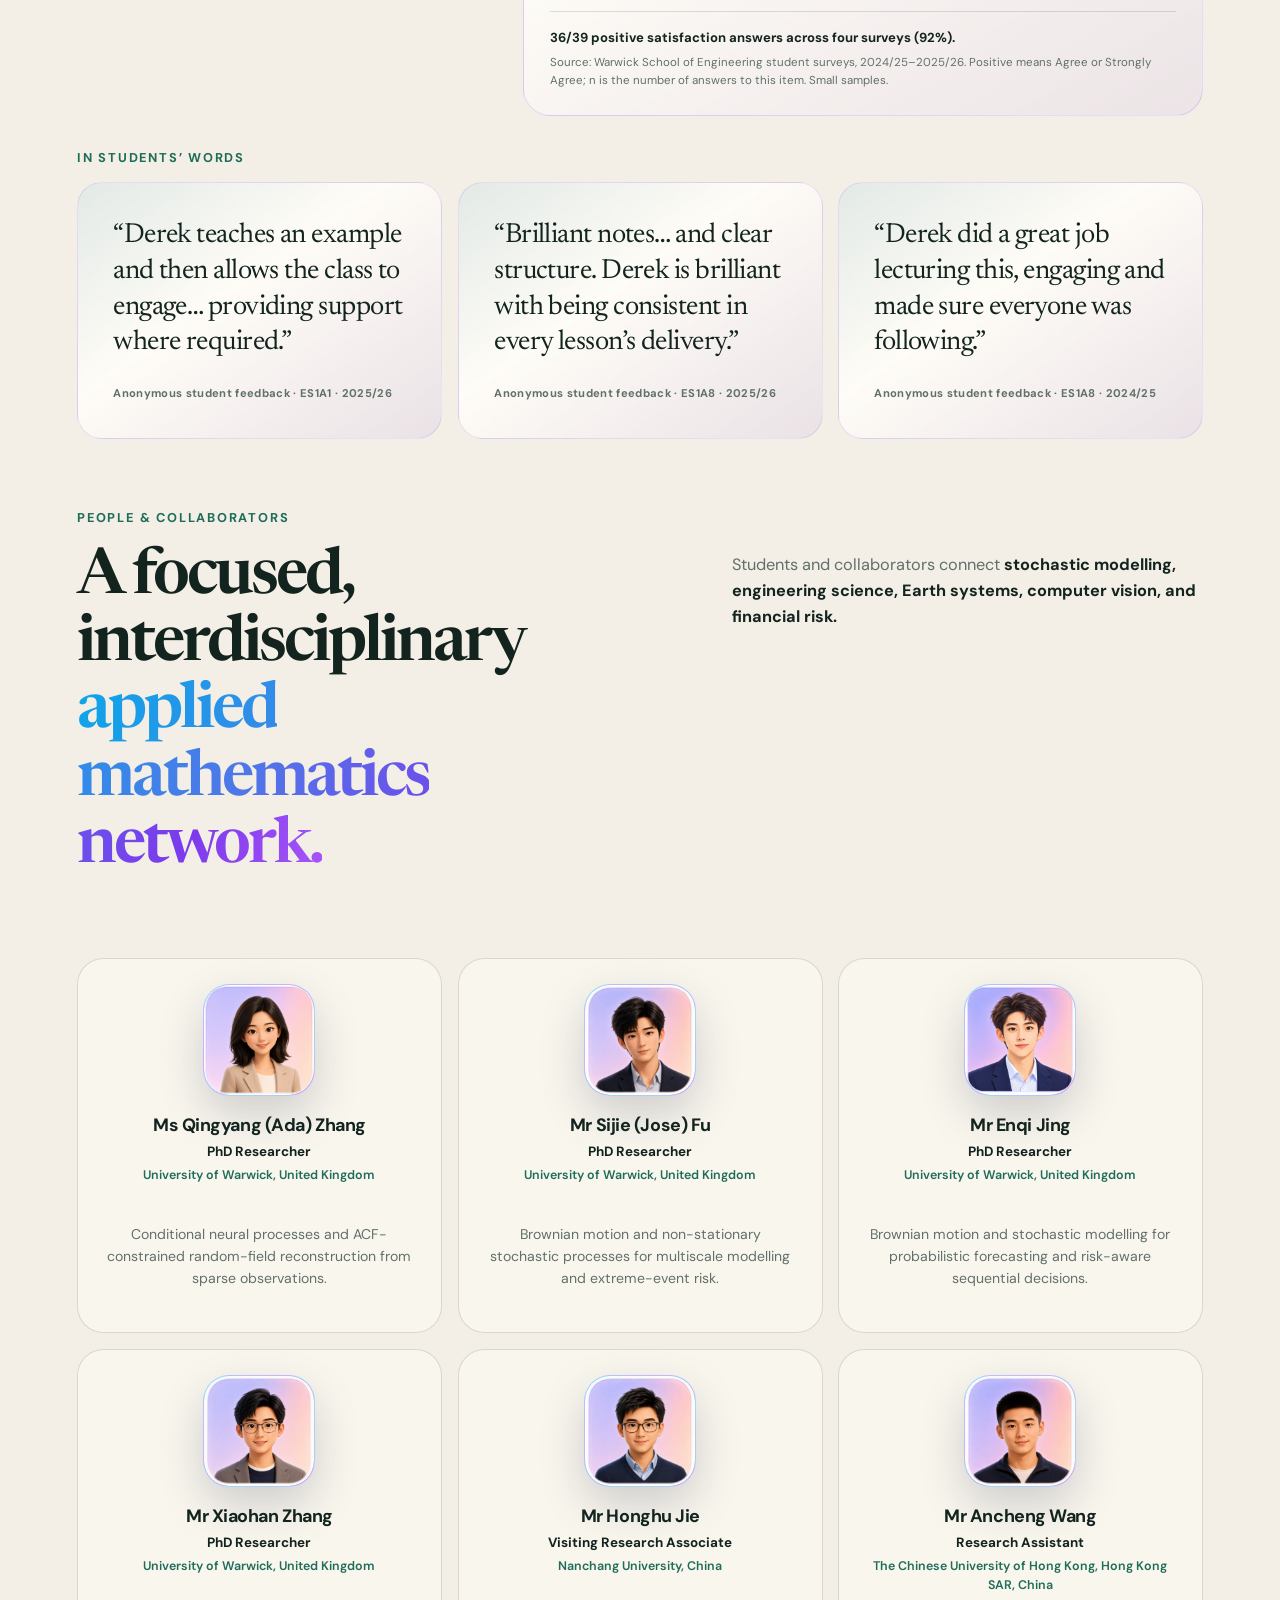
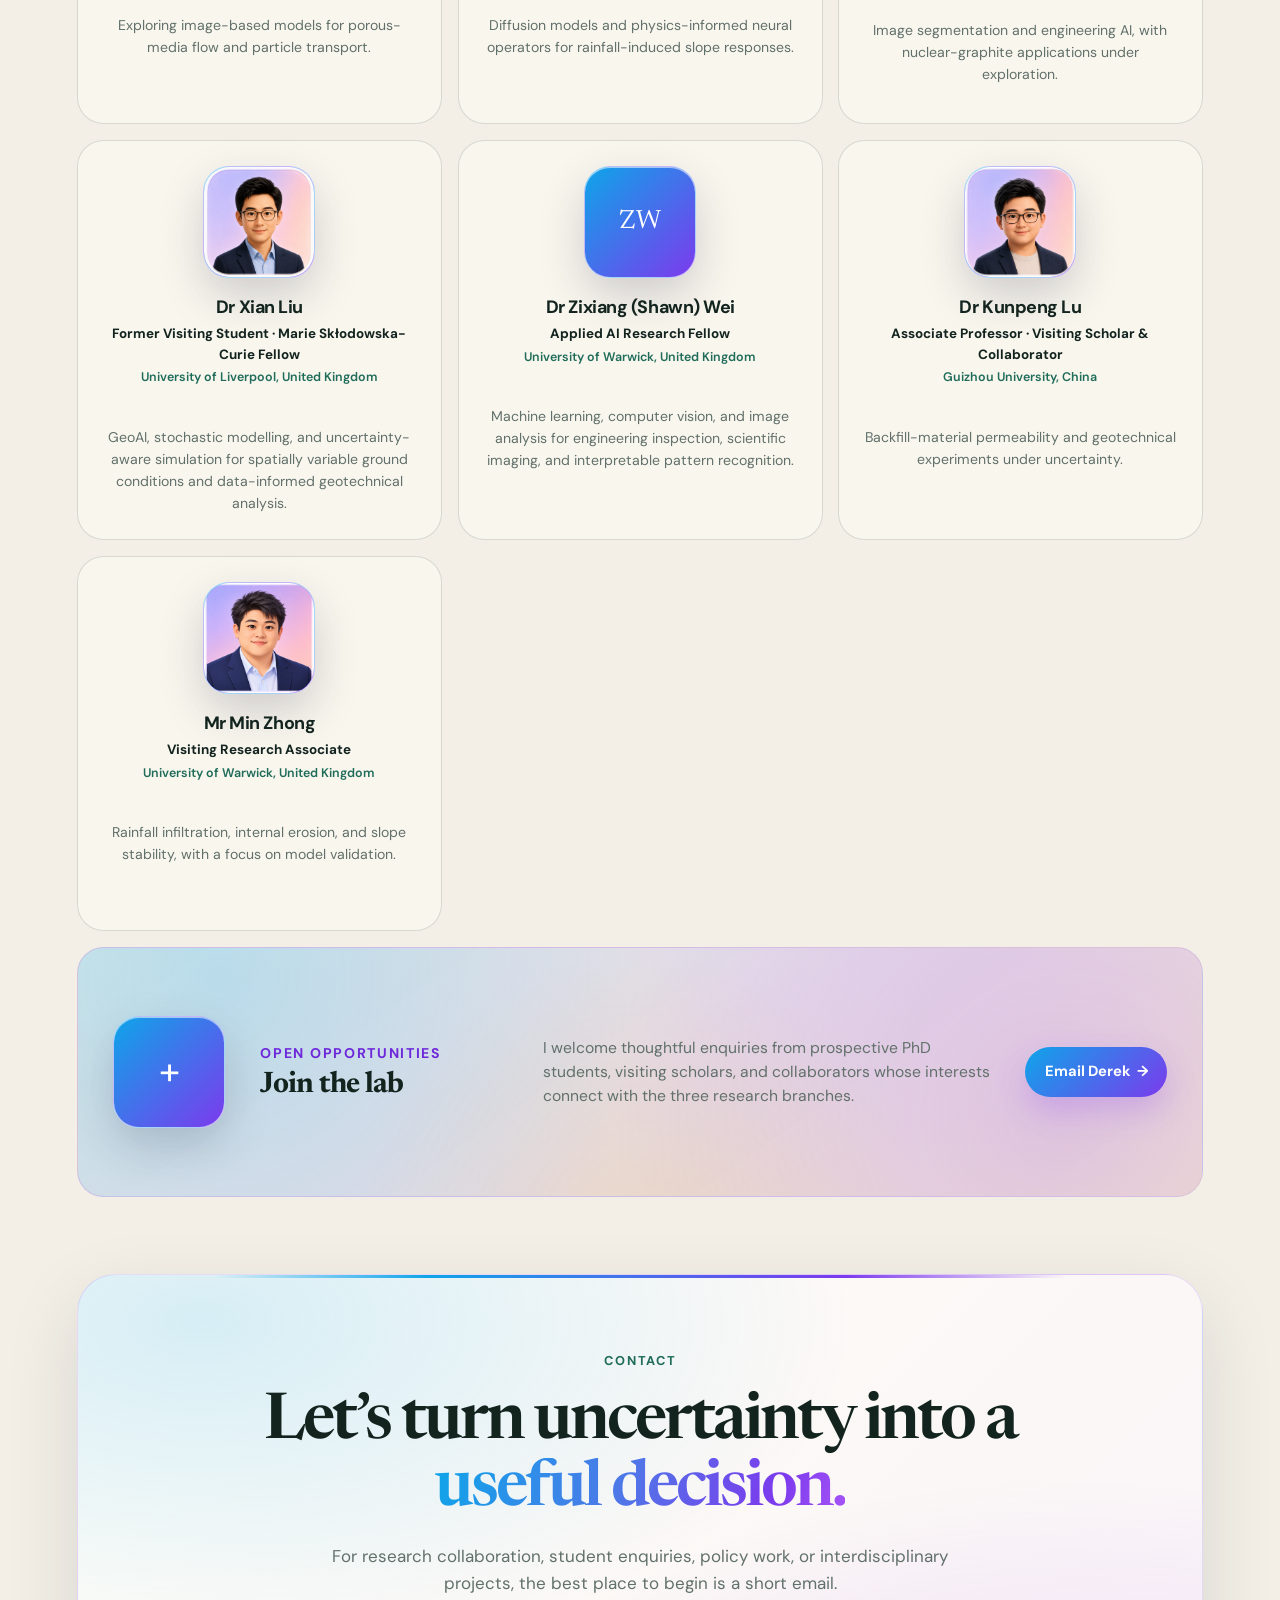
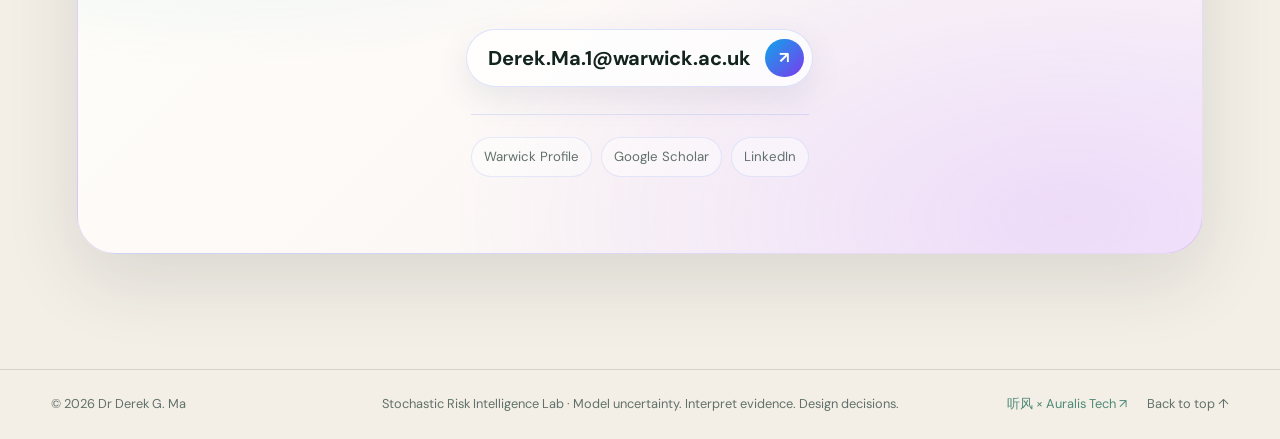
==== commit 6df796d3: "Polish final contact section with soft gradient" ====
--- a/index.html
+++ b/index.html
@@ -27,7 +27,7 @@
   <link rel="preconnect" href="https://fonts.googleapis.com">
   <link rel="preconnect" href="https://fonts.gstatic.com" crossorigin>
   <link href="https://fonts.googleapis.com/css2?family=DM+Sans:wght@400;500;600;700&amp;family=Newsreader:opsz,wght@6..72,500;6..72,600&amp;display=swap" rel="stylesheet">
-  <link rel="stylesheet" href="styles.css?v=20261025-6">
+  <link rel="stylesheet" href="styles.css?v=20261025-7">
 </head>
 <body>
   <a class="skip-link" href="#main" data-i18n="skipLink">Skip to content</a>
@@ -317,7 +317,7 @@
         <p class="eyebrow" data-i18n="contactEyebrow">Contact</p>
         <h2 data-i18n="contactTitle">Let’s turn uncertainty into a <span class="gradient-emphasis">useful decision.</span></h2>
         <p data-i18n="contactText">For research collaboration, student enquiries, policy work, or interdisciplinary projects, the best place to begin is a short email.</p>
-        <a class="contact-email" href="mailto:Derek.Ma.1@warwick.ac.uk">Derek.Ma.1@warwick.ac.uk <span>↗</span></a>
+        <a class="contact-email" href="mailto:Derek.Ma.1@warwick.ac.uk"><span class="contact-email-text">Derek.Ma.1@warwick.ac.uk</span><span class="contact-email-arrow" aria-hidden="true">↗</span></a>
         <div class="contact-profiles">
           <a href="https://warwick.ac.uk/fac/sci/eng/people/derek_guotao_ma/" target="_blank" rel="noopener">Warwick Profile</a><a href="https://scholar.google.com/citations?hl=en&amp;user=EMWStOgAAAAJ" target="_blank" rel="noopener">Google Scholar</a><a href="https://uk.linkedin.com/in/guotao-ma" target="_blank" rel="noopener">LinkedIn</a>
         </div>
--- a/styles.css
+++ b/styles.css
@@ -386,11 +386,18 @@
 .join-button:hover { transform: translateY(-2px); box-shadow: 0 18px 40px rgba(124, 58, 237, 0.3); }
 
 .contact-section { padding-top: clamp(1rem, 2vw, 2rem); }
-.contact-card { max-width: 1180px; margin: 0 auto; padding: clamp(2rem, 6vw, 5.2rem); border: 1px solid var(--line); border-radius: 2.4rem; background: rgba(255, 250, 242, 0.86); box-shadow: var(--shadow); text-align: center; }
+.contact-card { position: relative; isolation: isolate; overflow: hidden; max-width: 1180px; margin: 0 auto; padding: clamp(2.2rem, 6vw, 5.2rem); border: 1px solid rgba(124, 58, 237, 0.16); border-radius: 2.4rem; background: radial-gradient(ellipse at 11% 8%, rgba(14, 165, 233, 0.17), transparent 46%), radial-gradient(ellipse at 88% 94%, rgba(168, 85, 247, 0.16), transparent 44%), linear-gradient(135deg, #fffdf8 18%, #fbf7f6 62%, #faf4fa); box-shadow: 0 26px 75px rgba(37, 45, 57, 0.12); text-align: center; }
+.contact-card::before { position: absolute; top: 0; left: 12%; width: 76%; height: 3px; border-radius: 0 0 999px 999px; background: linear-gradient(90deg, transparent, #0ea5e9 25%, #7c3aed 74%, transparent); content: ""; }
 .contact-card h2 { max-width: 900px; margin-inline: auto; }
 .contact-card > p:not(.eyebrow) { max-width: 680px; margin: 1.2rem auto 0; color: var(--muted); }
-.contact-email { display: inline-flex; gap: 0.4rem; margin-top: 2rem; padding-bottom: 0.25rem; border-bottom: 1px solid var(--ink); font-size: clamp(1rem, 2vw, 1.35rem); font-weight: 700; }
-.contact-profiles { display: flex; flex-wrap: wrap; justify-content: center; gap: 0.8rem 1.25rem; margin-top: 2rem; color: var(--muted); font-size: 0.86rem; }
+.contact-email { display: inline-flex; align-items: center; justify-content: center; gap: 0.9rem; max-width: 100%; margin-top: 2rem; padding: 0.55rem 0.55rem 0.55rem 1.3rem; border: 1px solid rgba(79, 119, 232, 0.2); border-radius: 999px; color: var(--ink); background: rgba(255, 255, 255, 0.78); box-shadow: 0 12px 32px rgba(68, 73, 113, 0.1); font-size: clamp(1rem, 2vw, 1.25rem); font-weight: 700; transition: border-color 180ms ease, box-shadow 180ms ease; }
+.contact-email:hover { border-color: rgba(124, 58, 237, 0.42); box-shadow: 0 16px 38px rgba(68, 73, 113, 0.16); }
+.contact-email:focus-visible, .contact-profiles a:focus-visible { outline: 2px solid #6d28d9; outline-offset: 3px; }
+.contact-email-text { min-width: 0; overflow-wrap: anywhere; }
+.contact-email-arrow { display: grid; flex: 0 0 2.4rem; place-items: center; width: 2.4rem; height: 2.4rem; border-radius: 50%; color: white; background: linear-gradient(135deg, #0ea5e9, #7c3aed); font-size: 1rem; line-height: 1; }
+.contact-profiles { display: flex; flex-wrap: wrap; justify-content: center; gap: 0.55rem; width: fit-content; max-width: 100%; margin: 1.65rem auto 0; padding-top: 1.35rem; border-top: 1px solid rgba(79, 119, 232, 0.16); color: var(--muted); font-size: 0.83rem; }
+.contact-profiles a { display: inline-flex; align-items: center; min-height: 2.5rem; padding: 0.42rem 0.75rem; border: 1px solid rgba(79, 119, 232, 0.14); border-radius: 999px; background: rgba(255, 255, 255, 0.45); transition: border-color 180ms ease, color 180ms ease, background 180ms ease; }
+.contact-profiles a:hover { border-color: rgba(124, 58, 237, 0.4); color: var(--ink); background: rgba(255, 255, 255, 0.85); }
 
 .site-footer { display: grid; grid-template-columns: 1fr auto 1fr; align-items: center; gap: 1rem; padding: 1.5rem clamp(1.2rem, 4vw, 4rem); border-top: 1px solid var(--line); color: var(--muted); font-size: 0.8rem; }
 .site-footer p { margin: 0; }
@@ -529,6 +536,11 @@
   .evidence-metric h4 { font-size: 0.78rem; }
   .evidence-metric p { font-size: 0.68rem; }
   .survey-table td span { display: block; margin-top: 0.15rem; }
+  .contact-card { padding: 2.3rem 1.15rem; border-radius: 1.8rem; }
+  .contact-email { width: 100%; gap: 0.45rem; margin-top: 1.65rem; padding: 0.45rem 0.45rem 0.45rem 0.75rem; font-size: clamp(0.77rem, 3.5vw, 0.94rem); }
+  .contact-email-arrow { flex-basis: 2rem; width: 2rem; height: 2rem; }
+  .contact-profiles { gap: 0.4rem; font-size: 0.76rem; }
+  .contact-profiles a { padding: 0.35rem 0.6rem; }
 }
 
 @media (max-width: 360px) {
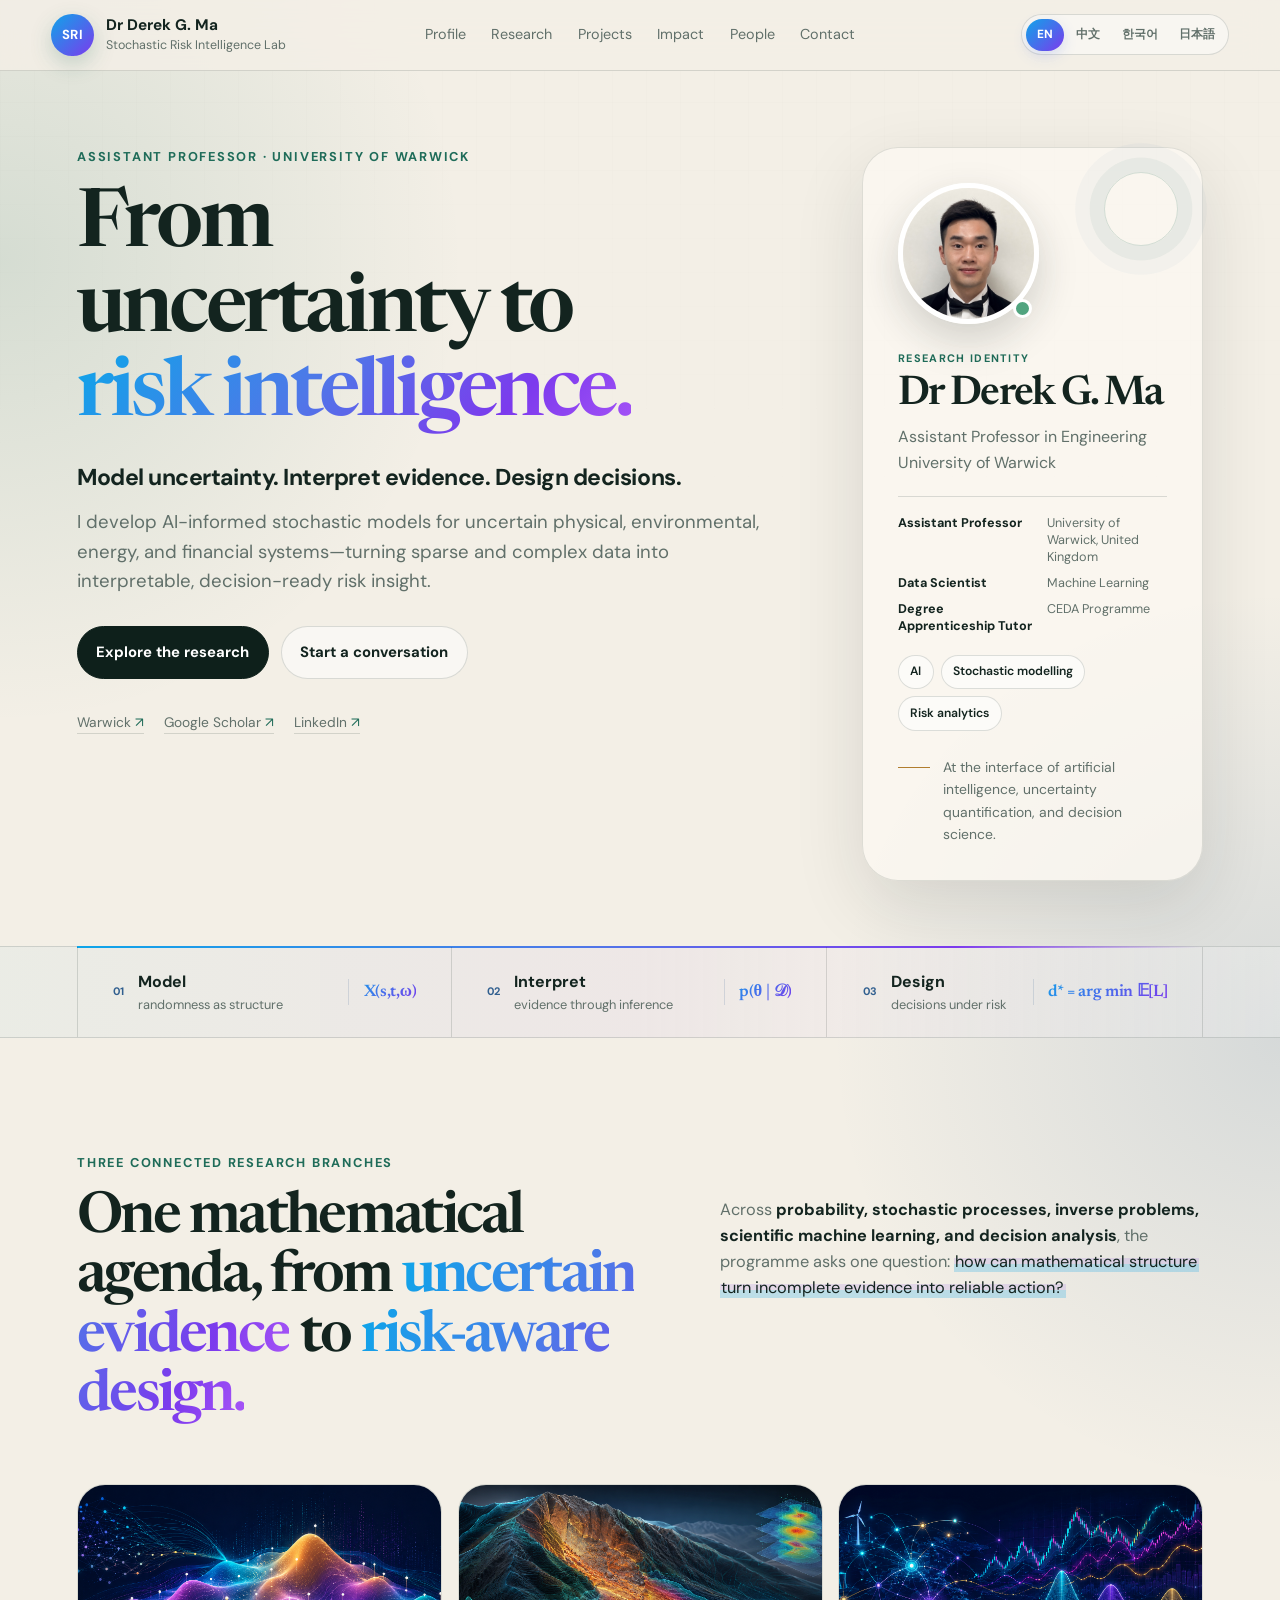
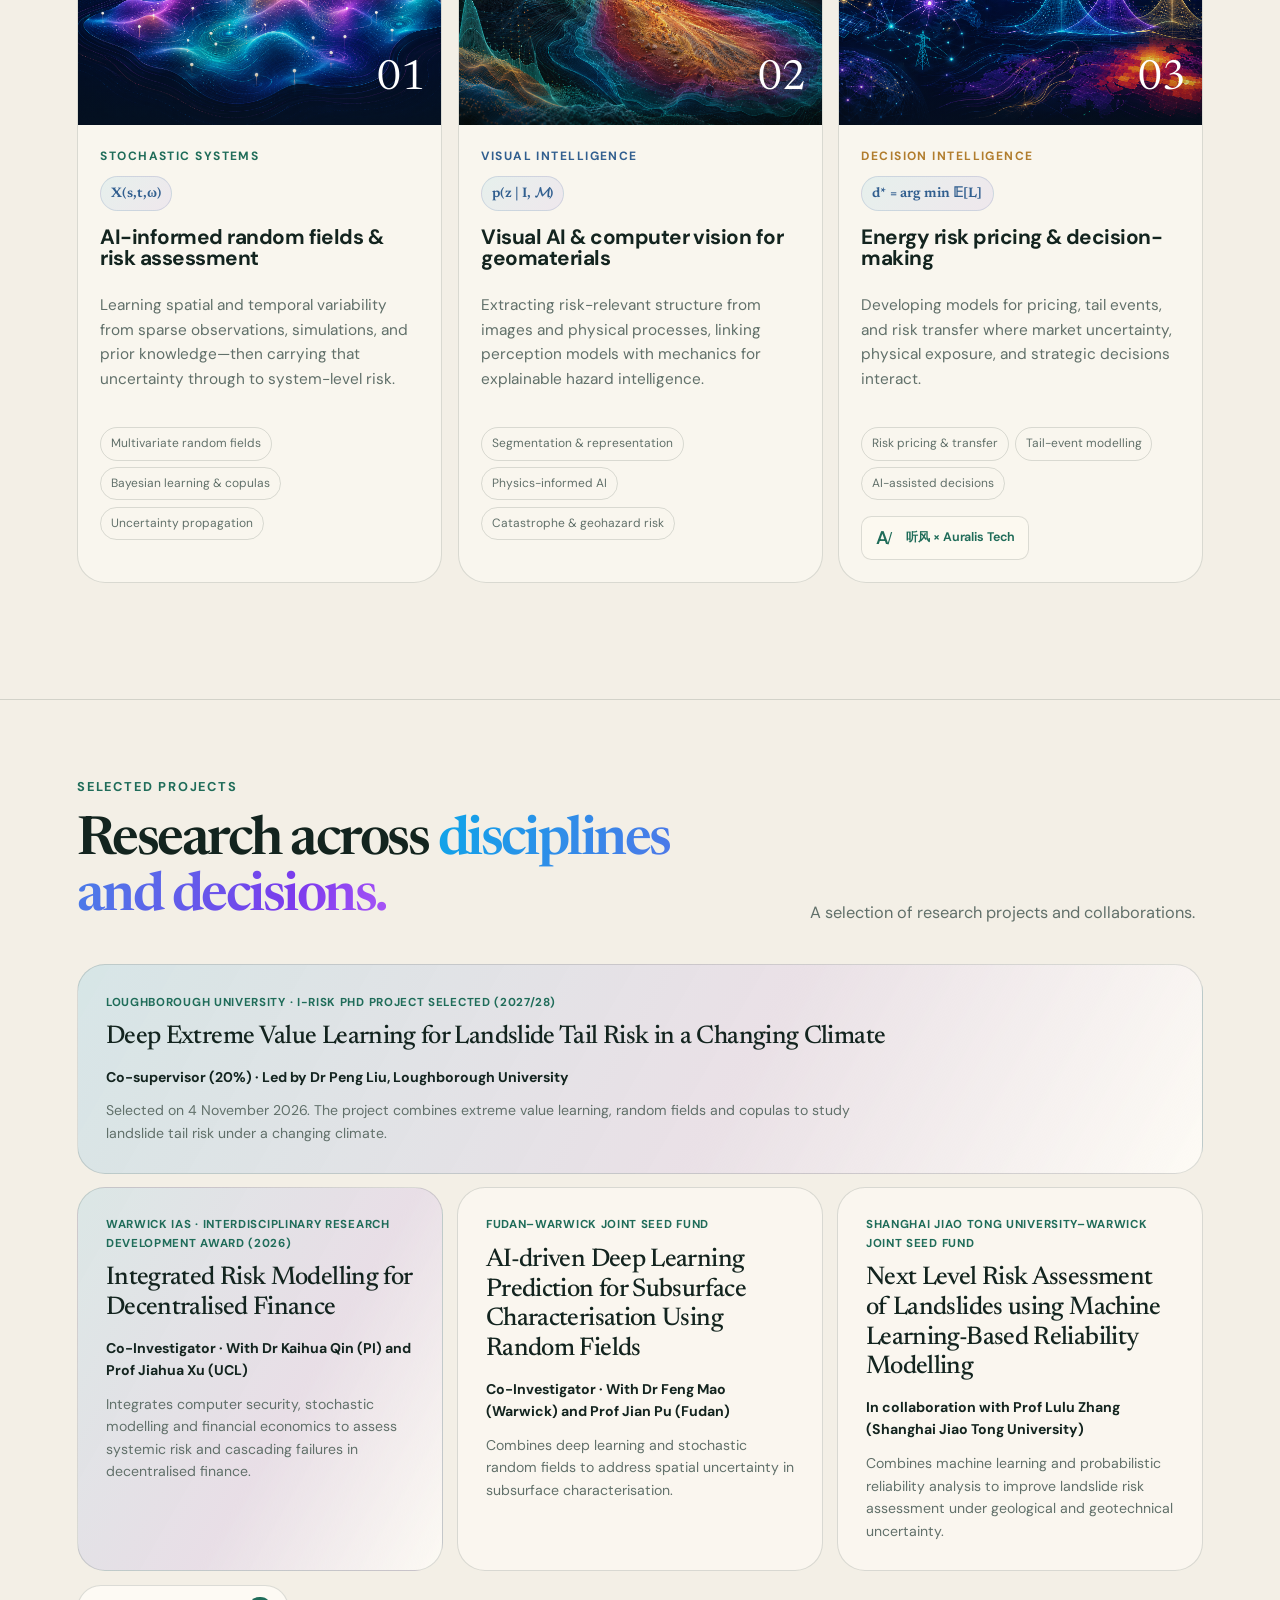
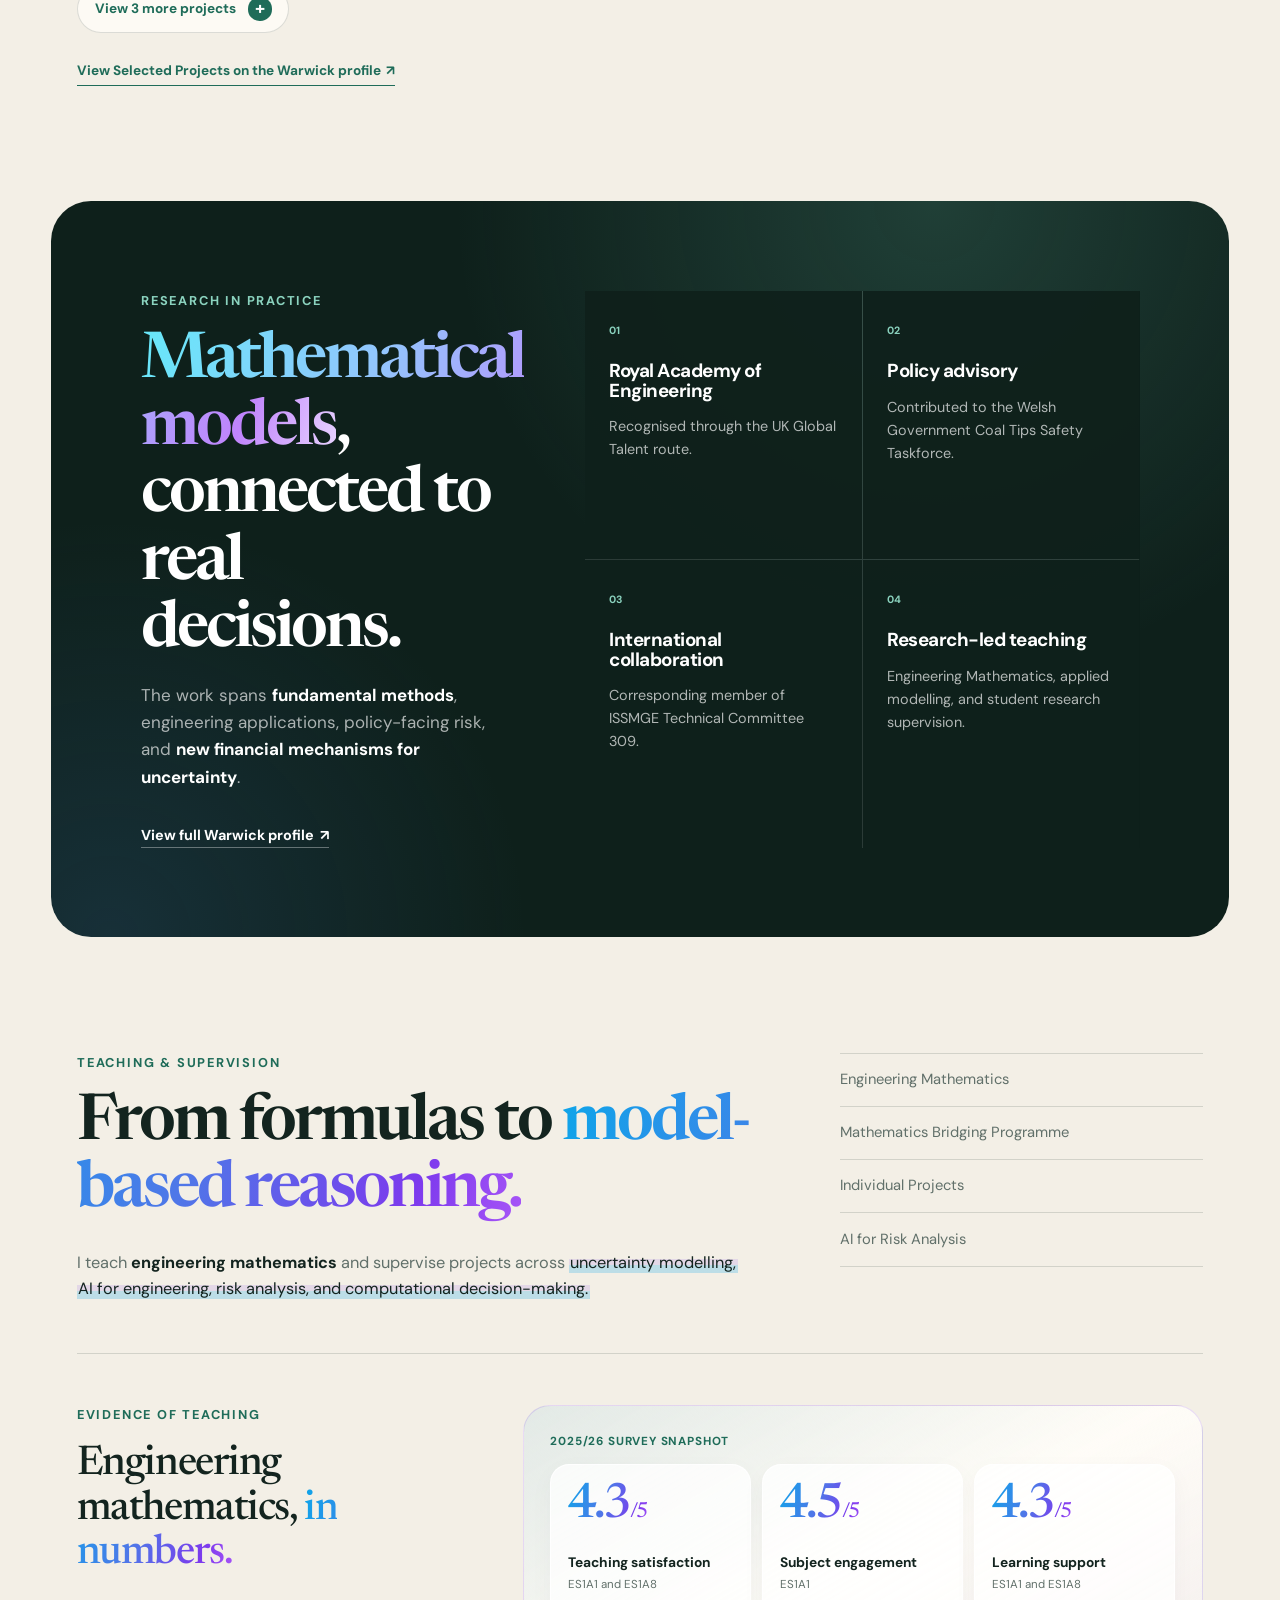
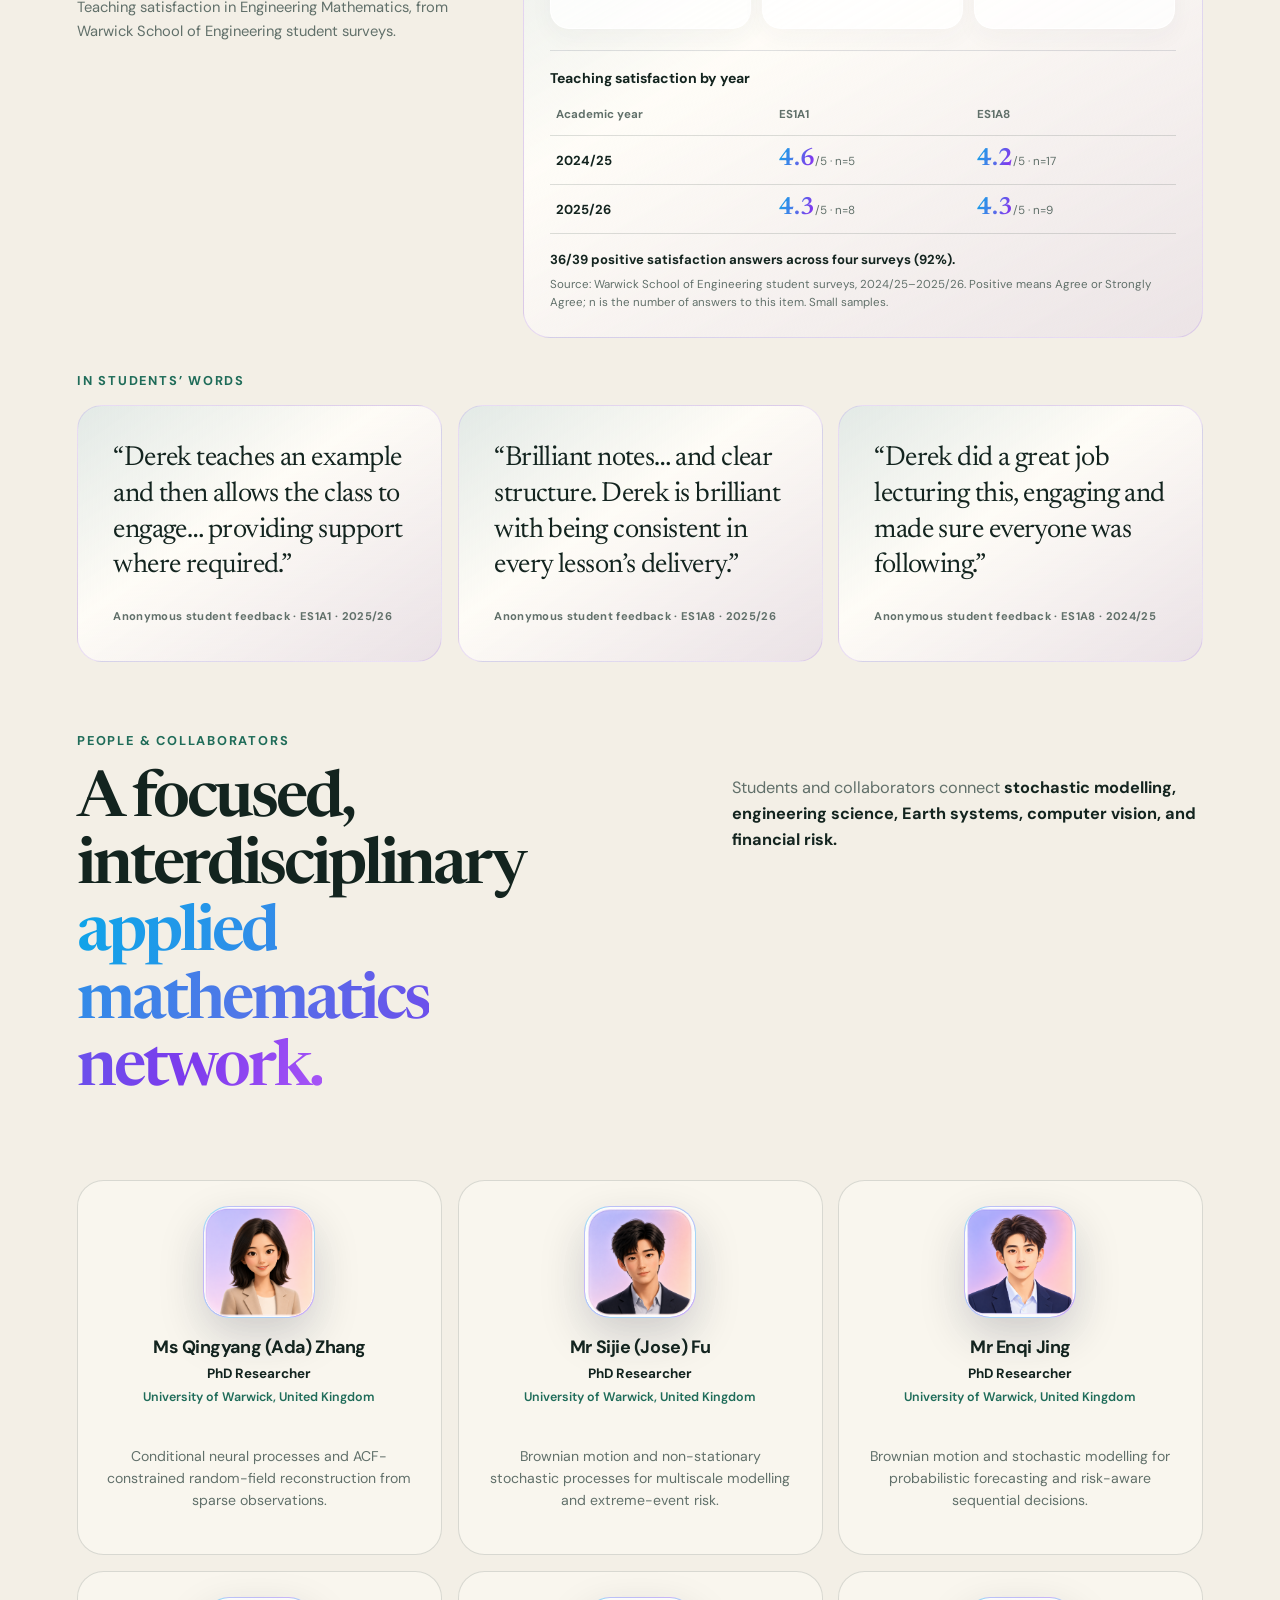
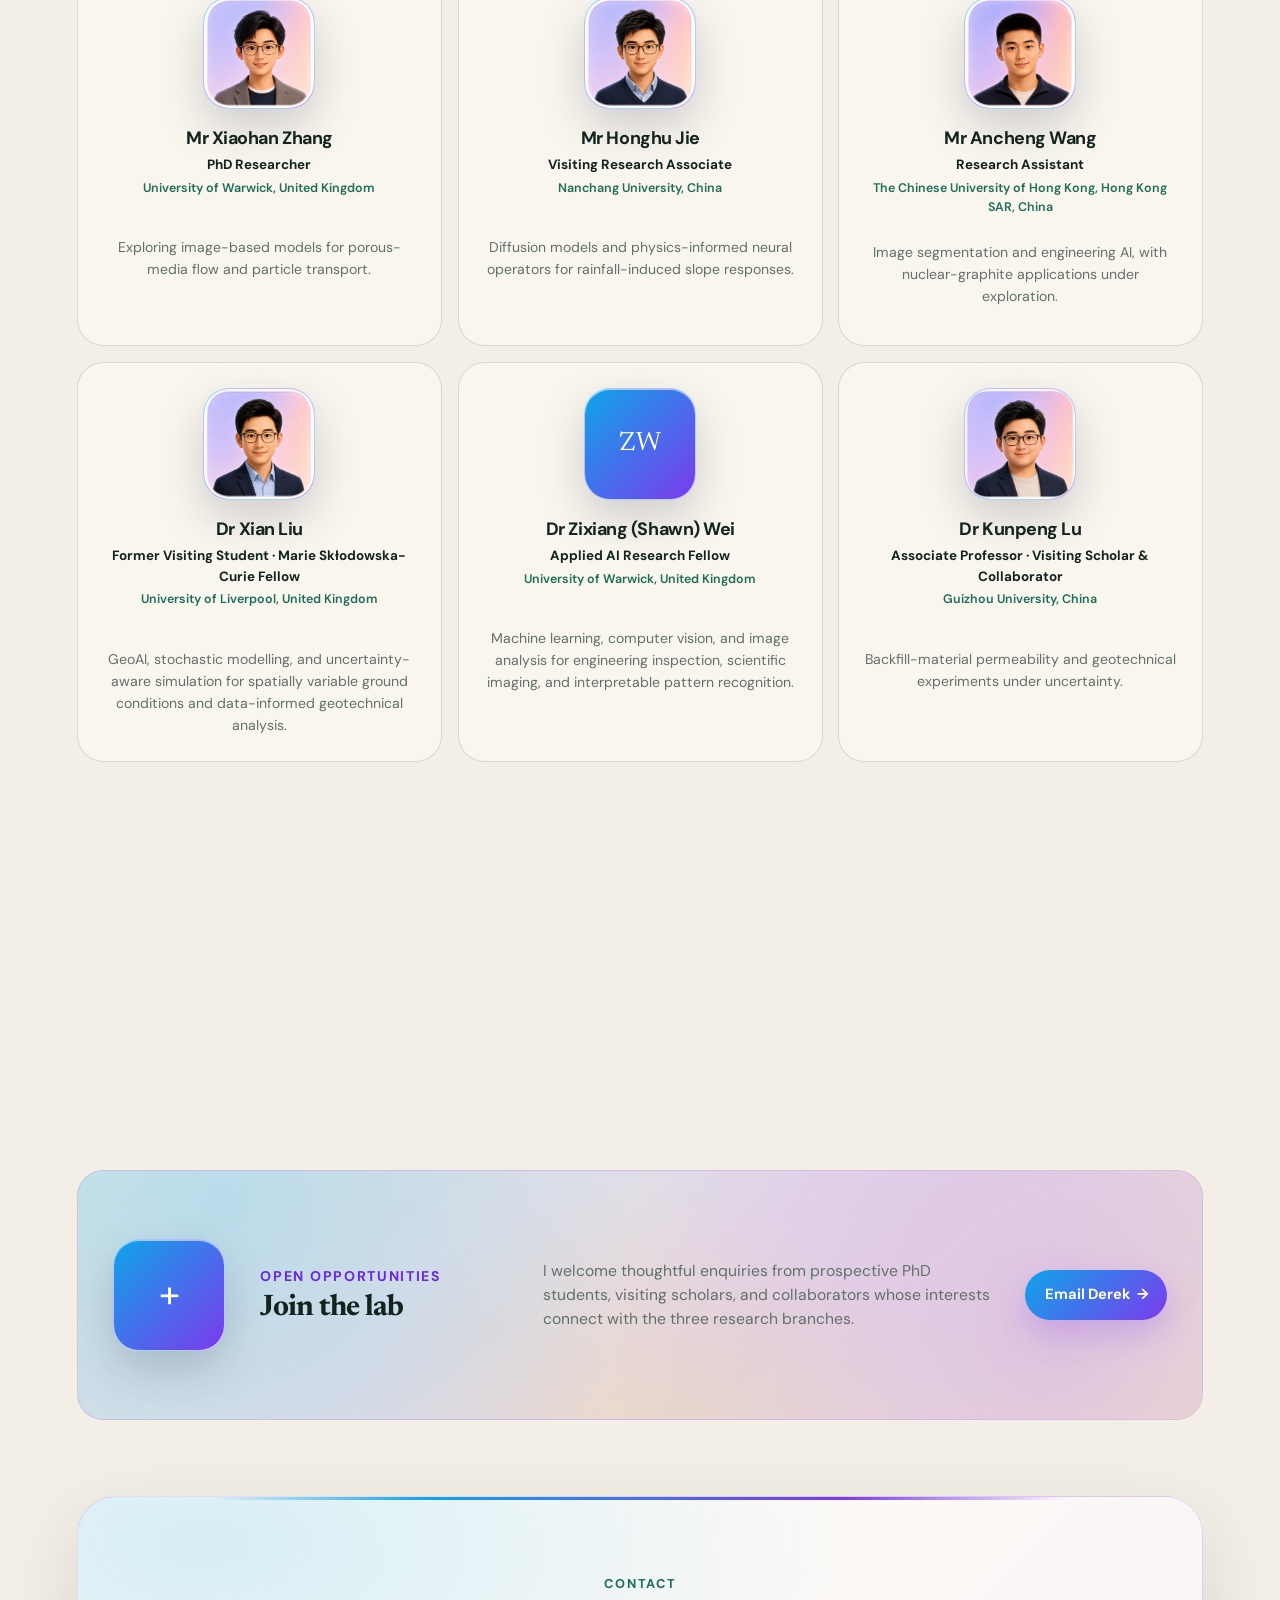
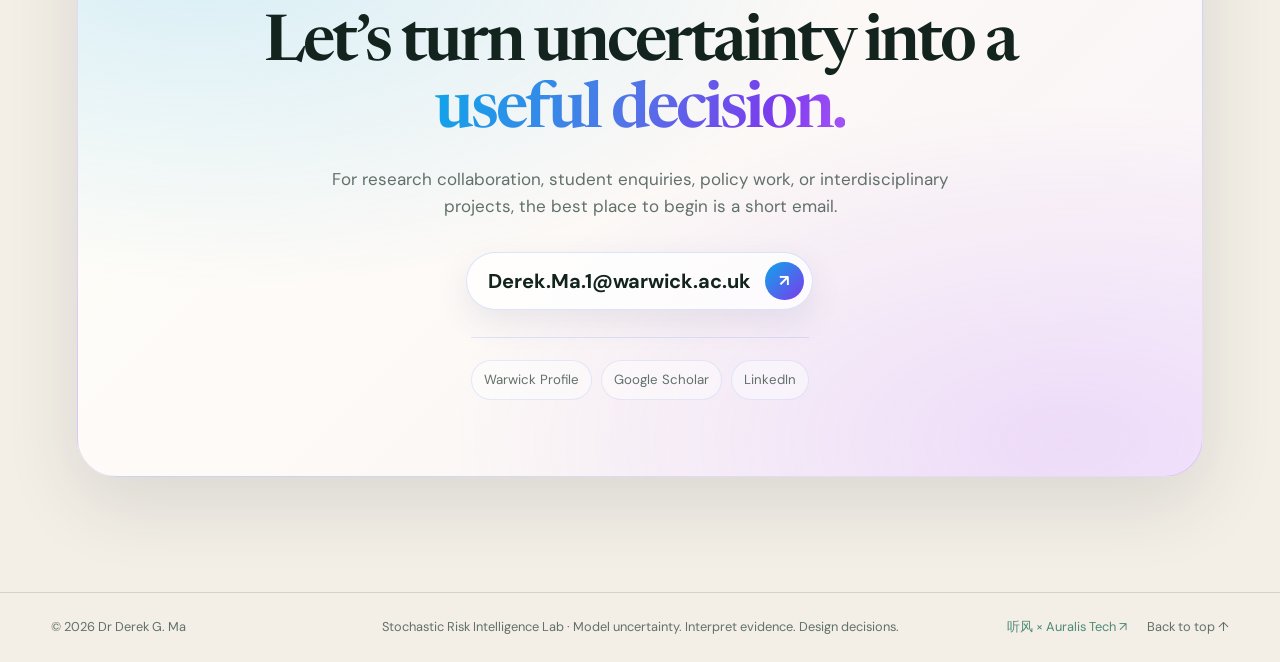
==== commit dfd932ae: "Feature selected Loughborough i-Risk PhD project" ====
--- a/index.html
+++ b/index.html
@@ -27,7 +27,7 @@
   <link rel="preconnect" href="https://fonts.googleapis.com">
   <link rel="preconnect" href="https://fonts.gstatic.com" crossorigin>
   <link href="https://fonts.googleapis.com/css2?family=DM+Sans:wght@400;500;600;700&amp;family=Newsreader:opsz,wght@6..72,500;6..72,600&amp;display=swap" rel="stylesheet">
-  <link rel="stylesheet" href="styles.css?v=20261025-7">
+  <link rel="stylesheet" href="styles.css?v=20261107-1">
 </head>
 <body>
   <a class="skip-link" href="#main" data-i18n="skipLink">Skip to content</a>
@@ -180,8 +180,14 @@
       <div class="section-intro compact">
         <p class="eyebrow" data-i18n="projectsEyebrow">Selected projects</p>
         <h2 id="projects-title" data-i18n="projectsTitle">Research across <span class="gradient-emphasis">disciplines and decisions.</span></h2>
-        <p data-i18n="projectsIntro">A selection of research projects and contributions listed on my University of Warwick profile.</p>
-      </div>
+        <p data-i18n="projectsIntro">A selection of research projects and collaborations.</p>
+      </div>
+      <article id="irisk-project" class="project-card project-featured" aria-labelledby="irisk-title">
+        <p class="project-fund" data-i18n="iriskFund">Loughborough University · i-Risk PhD project selected (2027/28)</p>
+        <h3 id="irisk-title" lang="en">Deep Extreme Value Learning for Landslide Tail Risk in a Changing Climate</h3>
+        <p class="project-role" data-i18n="iriskRole">Co-supervisor (20%) · Led by Dr Peng Liu, Loughborough University</p>
+        <p data-i18n="iriskText">Selected on 4 November 2026. The project combines extreme value learning, random fields and copulas to study landslide tail risk under a changing climate.</p>
+      </article>
       <div class="projects-grid">
         <article id="ias-defi-project" class="project-card" aria-labelledby="ias-defi-title">
           <p class="project-fund" data-i18n="project1Fund">Warwick IAS · Interdisciplinary Research Development Award (2026)</p>
@@ -334,7 +340,7 @@
     </div>
   </footer>
 
-  <script src="script.js?v=20261025-6"></script>
+  <script src="script.js?v=20261107-1"></script>
   <!-- Privacy-first, cookie-free traffic analytics -->
   <script type="module" src="https://static.cloudflareinsights.com/beacon.min.js" data-cf-beacon='{"token":"dd8bb9dc8ca24692b1eb5237329e5405"}'></script>
 </body>
--- a/styles.css
+++ b/styles.css
@@ -292,6 +292,8 @@
 .projects-section .section-intro { max-width: none; grid-template-columns: minmax(0, 1.25fr) minmax(250px, 0.75fr); align-items: end; margin-bottom: clamp(1.5rem, 3vw, 2.5rem); }
 .projects-section .section-intro h2 { font-size: clamp(2.8rem, 4.2vw, 4.5rem); }
 .projects-grid { display: grid; grid-template-columns: repeat(3, minmax(0, 1fr)); gap: 0.85rem; }
+.project-card.project-featured { margin-bottom: 0.85rem; background: linear-gradient(120deg, rgba(14, 165, 233, 0.12), rgba(124, 58, 237, 0.08) 58%, rgba(255, 253, 248, 0.82)); }
+.project-featured > p:last-child { max-width: 78ch; }
 .project-card { min-width: 0; padding: clamp(1.35rem, 2.2vw, 1.85rem); border: 1px solid var(--line); border-radius: var(--radius); background: rgba(251, 248, 241, 0.78); }
 #ias-defi-project { background: linear-gradient(120deg, rgba(14, 165, 233, 0.1), rgba(124, 58, 237, 0.09) 58%, rgba(255, 253, 248, 0.76)); }
 .project-card h3 { margin: 0.7rem 0 0.8rem; overflow-wrap: anywhere; font-family: Newsreader, Georgia, serif; font-size: clamp(1.4rem, 2vw, 1.8rem); font-weight: 500; line-height: 1.16; letter-spacing: -0.025em; }
